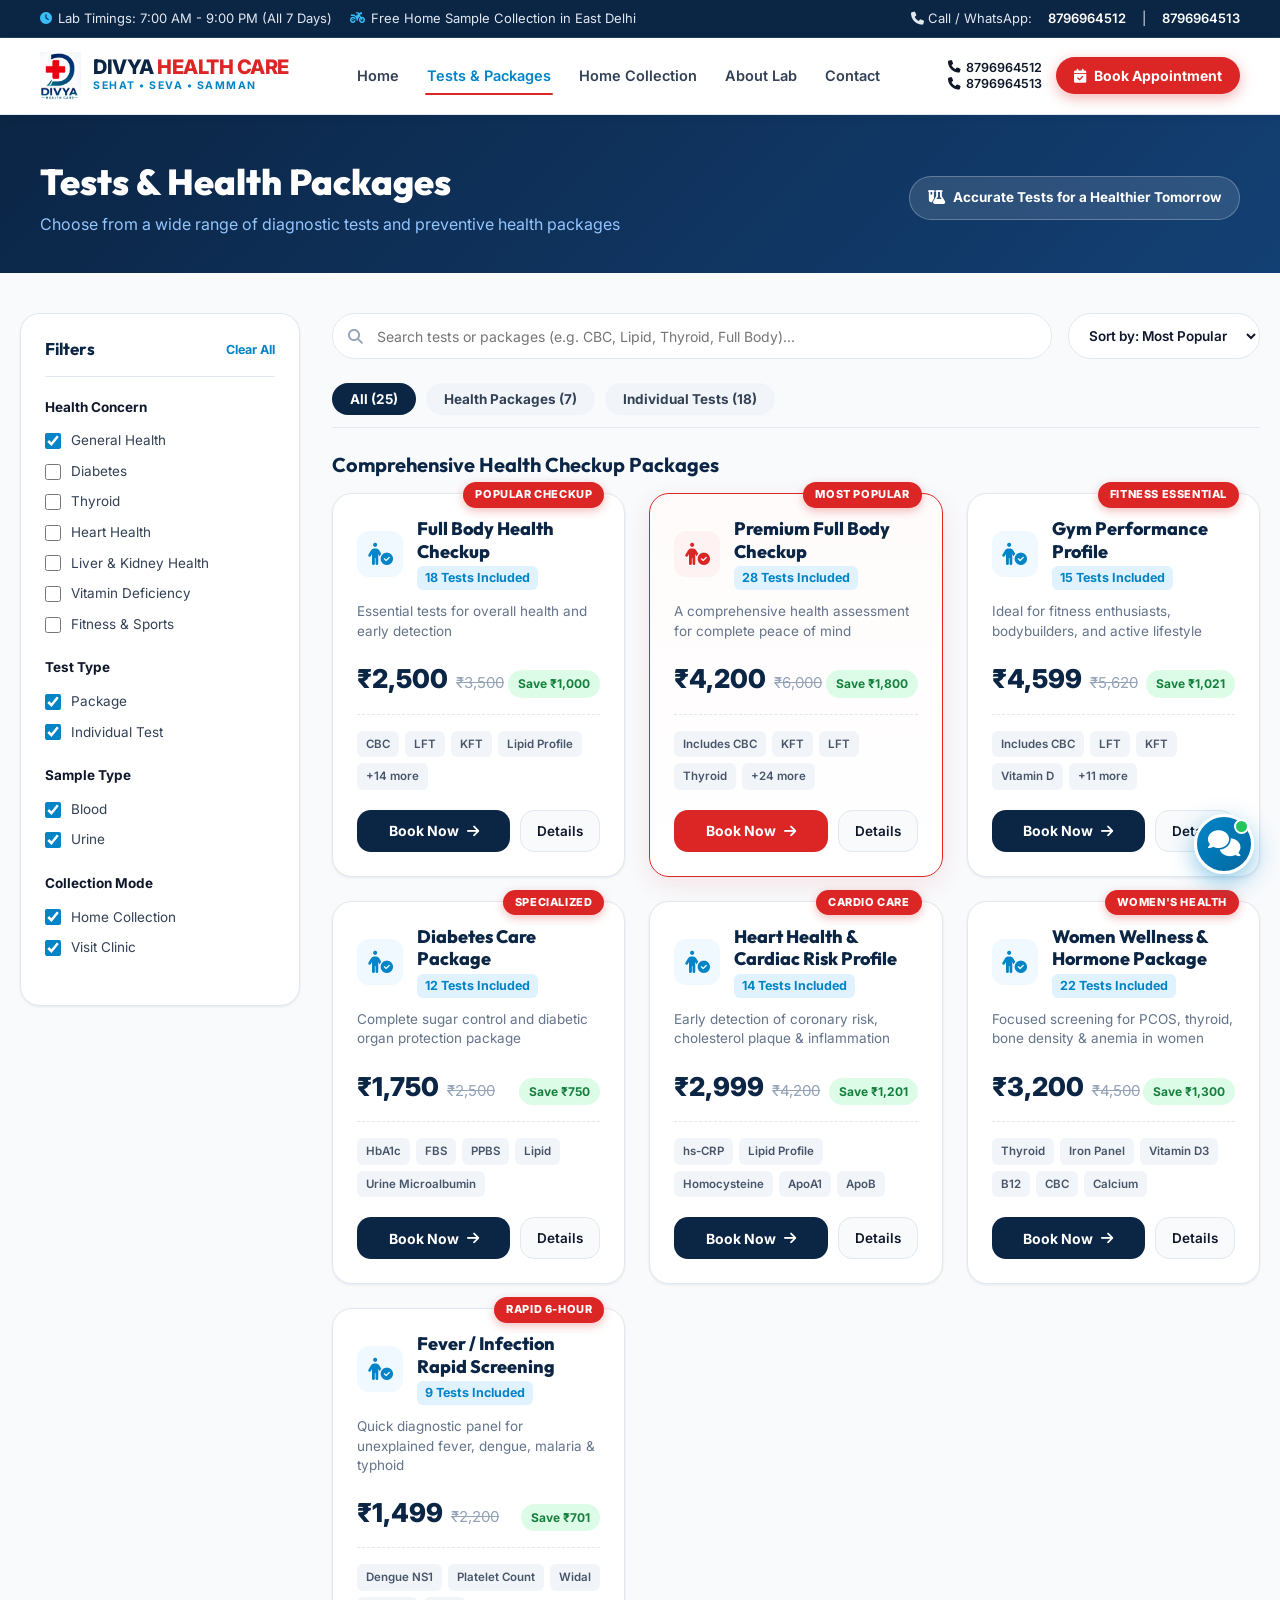
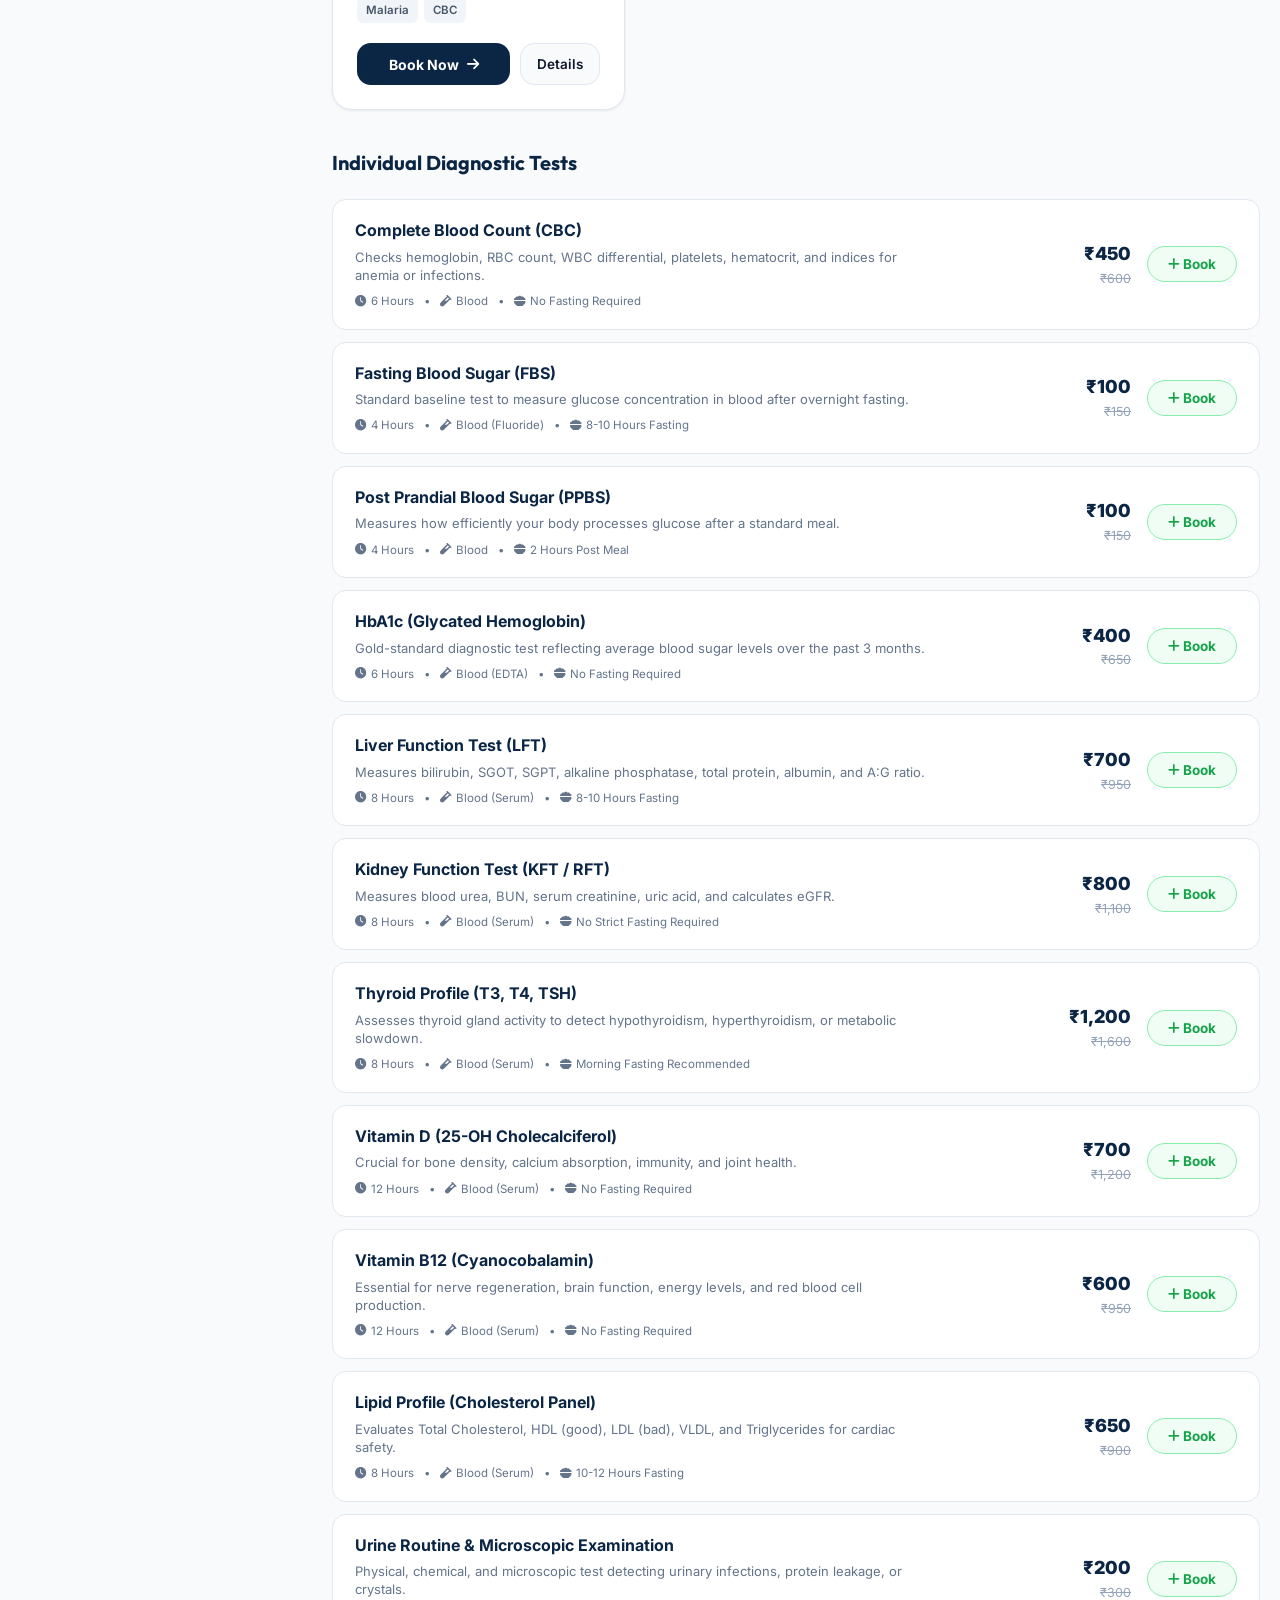
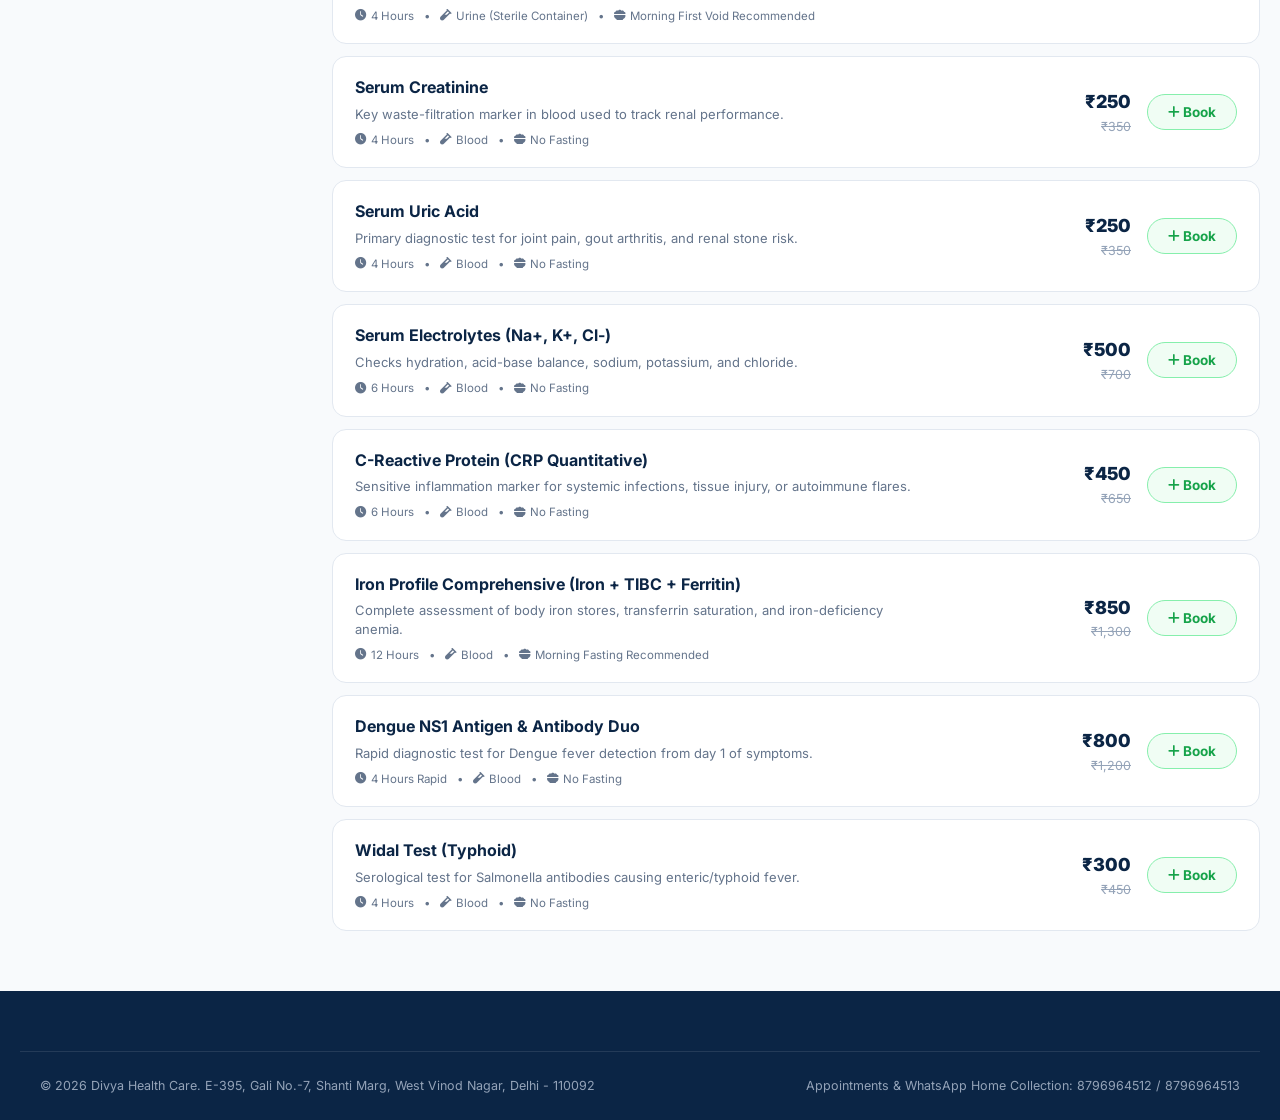
==== tests.html @ 68afab59 "Ankit: first demo" ====
<!DOCTYPE html>
<html lang="en">
<head>
  <meta charset="UTF-8">
  <meta name="viewport" content="width=device-width, initial-scale=1.0, maximum-scale=5.0">
  <meta http-equiv="X-UA-Compatible" content="ie=edge">
  
  <title>Tests & Health Packages | Divya Health Care West Vinod Nagar, Delhi</title>
  <meta name="description" content="Browse 32+ diagnostic blood tests and full body checkup packages at Divya Health Care, West Vinod Nagar, Delhi. CBC, Thyroid, HbA1c, LFT, KFT, Vitamin D, with Free Home Sample Collection.">
  <meta name="keywords" content="blood test list Delhi, full body checkup package price, CBC test cost West Vinod Nagar, Thyroid test cost Mandawali, HbA1c test price, Divya Health Care tests">
  
  <meta property="og:title" content="Tests & Health Packages Explorer | Divya Health Care">
  <meta property="og:description" content="Explore pathology tests and affordable full body packages with free doorstep collection in East Delhi.">
  <meta property="og:image" content="arrangement.jpg">

  <link rel="icon" type="image/png" href="logo.png">

  <!-- Google Fonts -->
  <link rel="preconnect" href="https://fonts.googleapis.com">
  <link rel="preconnect" href="https://fonts.gstatic.com" crossorigin>
  <link href="https://fonts.googleapis.com/css2?family=Inter:wght@400;500;600;700;800&family=Outfit:wght@500;600;700;800;900&display=swap" rel="stylesheet">
  <link rel="stylesheet" href="https://cdnjs.cloudflare.com/ajax/libs/font-awesome/6.5.1/css/all.min.css">

  <link rel="stylesheet" href="css/style.css">
  <link rel="stylesheet" href="css/responsive.css">

  <style>
    /* Explorer Page Specific Styles (Panel 2 Desktop & Mobile) */
    .explorer-hero {
      background: linear-gradient(135deg, #0b2545 0%, #134074 100%);
      color: #ffffff;
      padding: 44px 0 36px;
      position: relative;
      overflow: hidden;
    }

    .explorer-hero-inner {
      display: flex;
      justify-content: space-between;
      align-items: center;
      gap: 20px;
    }

    .explorer-hero-title h1 {
      color: #ffffff;
      font-size: 36px;
      font-weight: 850;
      margin-bottom: 8px;
    }

    .explorer-hero-title p {
      color: #93c5fd;
      font-size: 16px;
    }

    .explorer-hero-tag {
      background: rgba(255, 255, 255, 0.12);
      border: 1px solid rgba(255, 255, 255, 0.25);
      padding: 10px 18px;
      border-radius: var(--radius-full);
      font-size: 13.5px;
      font-weight: 700;
      color: #ffffff;
      display: flex;
      align-items: center;
      gap: 8px;
    }

    .explorer-layout {
      display: grid;
      grid-template-columns: 280px 1fr;
      gap: 32px;
      padding: 40px 0 60px;
    }

    /* Sidebar Filters */
    .filter-sidebar-card {
      background: #ffffff;
      border-radius: var(--radius-lg);
      border: 1px solid var(--border-light);
      padding: 24px;
      box-shadow: var(--shadow-sm);
      height: fit-content;
      position: sticky;
      top: 96px;
    }

    .filter-card-header {
      display: flex;
      align-items: center;
      justify-content: space-between;
      padding-bottom: 16px;
      margin-bottom: 20px;
      border-bottom: 1px solid var(--border-light);
    }

    .filter-card-header h3 {
      font-size: 17px;
      color: var(--primary-navy);
    }

    .btn-clear-filters {
      background: none;
      border: none;
      color: #0284c7;
      font-size: 12.5px;
      font-weight: 700;
      cursor: pointer;
    }

    .filter-group {
      margin-bottom: 22px;
    }

    .filter-group-title {
      font-size: 13.5px;
      font-weight: 700;
      color: var(--text-dark);
      margin-bottom: 12px;
      display: flex;
      align-items: center;
      justify-content: space-between;
    }

    .filter-checkbox-list {
      display: flex;
      flex-direction: column;
      gap: 9px;
    }

    .filter-checkbox-label {
      display: flex;
      align-items: center;
      gap: 10px;
      font-size: 13.5px;
      color: var(--text-body);
      cursor: pointer;
    }

    .filter-checkbox-label input {
      accent-color: #0284c7;
      width: 16px;
      height: 16px;
    }

    /* Main Area Controls */
    .explorer-controls-bar {
      display: flex;
      align-items: center;
      justify-content: space-between;
      gap: 16px;
      margin-bottom: 24px;
    }

    .explorer-search-wrap {
      flex-grow: 1;
      position: relative;
    }

    .explorer-search-wrap i {
      position: absolute;
      left: 16px;
      top: 50%;
      transform: translateY(-50%);
      color: #94a3b8;
    }

    .explorer-search-input {
      width: 100%;
      height: 46px;
      padding: 0 16px 0 44px;
      border-radius: var(--radius-full);
      border: 1.5px solid var(--border-light);
      font-size: 14px;
      outline: none;
      background: #ffffff;
    }

    .explorer-search-input:focus {
      border-color: #0284c7;
    }

    .explorer-sort-select {
      height: 46px;
      padding: 0 16px;
      border-radius: var(--radius-full);
      border: 1.5px solid var(--border-light);
      background: #ffffff;
      font-size: 13.5px;
      font-weight: 600;
      color: var(--text-dark);
      outline: none;
      cursor: pointer;
    }

    /* Tabs Bar */
    .explorer-type-tabs {
      display: flex;
      gap: 10px;
      margin-bottom: 24px;
      border-bottom: 1px solid var(--border-light);
      padding-bottom: 12px;
    }

    .type-tab-btn {
      background: #f1f5f9;
      color: var(--text-body);
      border: none;
      padding: 8px 18px;
      border-radius: var(--radius-full);
      font-size: 13.5px;
      font-weight: 700;
      cursor: pointer;
      transition: var(--trans-fast);
    }

    .type-tab-btn.active {
      background: var(--primary-navy);
      color: #ffffff;
    }

    /* Test Rows List */
    .individual-tests-list {
      display: flex;
      flex-direction: column;
      gap: 12px;
      margin-top: 24px;
    }

    .individual-test-card {
      background: #ffffff;
      border-radius: var(--radius-md);
      border: 1.5px solid var(--border-light);
      padding: 18px 22px;
      display: flex;
      align-items: center;
      justify-content: space-between;
      gap: 20px;
      transition: var(--trans-fast);
    }

    .individual-test-card:hover {
      border-color: #93c5fd;
      box-shadow: var(--shadow-sm);
    }

    .test-card-left {
      display: flex;
      flex-direction: column;
      gap: 4px;
      max-width: 65%;
    }

    .test-card-name {
      font-size: 16px;
      font-weight: 700;
      color: var(--primary-navy);
    }

    .test-card-desc {
      font-size: 13px;
      color: var(--text-muted);
      line-height: 1.4;
    }

    .test-card-badges {
      display: flex;
      align-items: center;
      gap: 10px;
      font-size: 11.5px;
      color: #64748b;
      margin-top: 4px;
    }

    .test-card-badges span {
      display: inline-flex;
      align-items: center;
      gap: 4px;
    }

    .test-card-right {
      display: flex;
      align-items: center;
      gap: 16px;
    }

    .test-card-price-box {
      text-align: right;
    }

    .test-card-price {
      font-size: 18px;
      font-weight: 850;
      color: var(--primary-navy);
    }

    .test-card-orig-price {
      font-size: 12.5px;
      color: #94a3b8;
      text-decoration: line-through;
    }

    .btn-add-test {
      background: #f0fdf4;
      color: #16a34a;
      border: 1.5px solid #86efac;
      padding: 9px 20px;
      border-radius: var(--radius-full);
      font-size: 13.5px;
      font-weight: 700;
      cursor: pointer;
      transition: var(--trans-fast);
    }

    .btn-add-test:hover {
      background: #16a34a;
      color: #ffffff;
    }

    @media (max-width: 900px) {
      .explorer-layout {
        grid-template-columns: 1fr;
      }
      .filter-sidebar-card {
        display: none; /* Can be toggled or filtered via tabs */
      }
      .explorer-hero-title h1 {
        font-size: 26px;
      }
      .explorer-hero-tag {
        display: none;
      }
      .individual-test-card {
        flex-direction: column;
        align-items: flex-start;
      }
      .test-card-left {
        max-width: 100%;
      }
      .test-card-right {
        width: 100%;
        justify-content: space-between;
        margin-top: 10px;
      }
    }
  </style>
</head>
<body>

  <!-- Top Announcement Bar -->
  <div class="top-announcement-bar">
    <div class="container top-bar-inner">
      <div class="top-bar-left">
        <span class="top-bar-item"><i class="fa-solid fa-clock"></i> Lab Timings: 7:00 AM - 9:00 PM (All 7 Days)</span>
        <span class="top-bar-item"><i class="fa-solid fa-motorcycle"></i> Free Home Sample Collection in East Delhi</span>
      </div>
      <div class="top-bar-right">
        <span><i class="fa-solid fa-phone"></i> Call / WhatsApp:</span>
        <a href="tel:+918796964512" class="top-phone-link">8796964512</a>
        <span>|</span>
        <a href="tel:+918796964513" class="top-phone-link">8796964513</a>
      </div>
    </div>
  </div>

  <!-- Header -->
  <header class="site-header">
    <div class="container header-inner">
      <a href="index.html" class="brand-logo-wrap" title="Divya Health Care Home">
        <img src="logo.png" alt="Divya Health Care Logo" class="brand-logo-img">
        <div class="brand-text-block">
          <span class="brand-main-title">DIVYA <span class="highlight-red">HEALTH CARE</span></span>
          <span class="brand-motto">SEHAT • SEVA • SAMMAN</span>
        </div>
      </a>

      <nav class="desktop-nav-menu">
        <a href="index.html" class="nav-link">Home</a>
        <a href="tests.html" class="nav-link active">Tests & Packages</a>
        <a href="index.html#home-collection" class="nav-link">Home Collection</a>
        <a href="index.html#why-us" class="nav-link">About Lab</a>
        <a href="index.html#location" class="nav-link">Contact</a>
      </nav>

      <div class="header-right-actions">
        <div class="header-contact-phones">
          <a href="tel:+918796964512"><i class="fa-solid fa-phone text-accent"></i> 8796964512</a>
          <a href="tel:+918796964513"><i class="fa-solid fa-phone text-accent"></i> 8796964513</a>
        </div>
        <button type="button" class="btn-header-book" data-book-test="Full Body Health Checkup">
          <i class="fa-solid fa-calendar-check"></i>
          <span>Book Appointment</span>
        </button>
        <button type="button" class="mobile-menu-toggle-btn" id="mobileMenuToggle" aria-label="Open Menu">
          <i class="fa-solid fa-bars"></i>
        </button>
      </div>
    </div>
  </header>

  <!-- Explorer Hero Banner (Panel 2) -->
  <section class="explorer-hero">
    <div class="container explorer-hero-inner">
      <div class="explorer-hero-title">
        <h1>Tests & Health Packages</h1>
        <p>Choose from a wide range of diagnostic tests and preventive health packages</p>
      </div>
      <div class="explorer-hero-tag">
        <i class="fa-solid fa-flask-vial"></i>
        <span>Accurate Tests for a Healthier Tomorrow</span>
      </div>
    </div>
  </section>

  <!-- Main Explorer Layout -->
  <section class="container explorer-layout">
    <!-- Sidebar Filters (Desktop Panel 2) -->
    <aside class="filter-sidebar-card">
      <div class="filter-card-header">
        <h3>Filters</h3>
        <button type="button" class="btn-clear-filters" id="btnClearFilters">Clear All</button>
      </div>

      <!-- Health Concern -->
      <div class="filter-group">
        <div class="filter-group-title">Health Concern</div>
        <div class="filter-checkbox-list">
          <label class="filter-checkbox-label">
            <input type="checkbox" name="healthConcern" value="full-body" checked> General Health
          </label>
          <label class="filter-checkbox-label">
            <input type="checkbox" name="healthConcern" value="diabetes"> Diabetes
          </label>
          <label class="filter-checkbox-label">
            <input type="checkbox" name="healthConcern" value="thyroid"> Thyroid
          </label>
          <label class="filter-checkbox-label">
            <input type="checkbox" name="healthConcern" value="heart"> Heart Health
          </label>
          <label class="filter-checkbox-label">
            <input type="checkbox" name="healthConcern" value="liver-kidney"> Liver & Kidney Health
          </label>
          <label class="filter-checkbox-label">
            <input type="checkbox" name="healthConcern" value="vitamins"> Vitamin Deficiency
          </label>
          <label class="filter-checkbox-label">
            <input type="checkbox" name="healthConcern" value="fitness"> Fitness & Sports
          </label>
        </div>
      </div>

      <!-- Test Type -->
      <div class="filter-group">
        <div class="filter-group-title">Test Type</div>
        <div class="filter-checkbox-list">
          <label class="filter-checkbox-label">
            <input type="checkbox" name="testTypeFilter" value="package" checked> Package
          </label>
          <label class="filter-checkbox-label">
            <input type="checkbox" name="testTypeFilter" value="individual" checked> Individual Test
          </label>
        </div>
      </div>

      <!-- Sample Type -->
      <div class="filter-group">
        <div class="filter-group-title">Sample Type</div>
        <div class="filter-checkbox-list">
          <label class="filter-checkbox-label">
            <input type="checkbox" name="sampleTypeFilter" value="Blood" checked> Blood
          </label>
          <label class="filter-checkbox-label">
            <input type="checkbox" name="sampleTypeFilter" value="Urine" checked> Urine
          </label>
        </div>
      </div>

      <!-- Collection Mode -->
      <div class="filter-group">
        <div class="filter-group-title">Collection Mode</div>
        <div class="filter-checkbox-list">
          <label class="filter-checkbox-label">
            <input type="checkbox" name="collectionMode" value="home" checked> Home Collection
          </label>
          <label class="filter-checkbox-label">
            <input type="checkbox" name="collectionMode" value="clinic" checked> Visit Clinic
          </label>
        </div>
      </div>
    </aside>

    <!-- Main Tests Content -->
    <main class="explorer-main-content">
      <!-- Search and Sort Controls -->
      <div class="explorer-controls-bar">
        <div class="explorer-search-wrap">
          <i class="fa-solid fa-magnifying-glass"></i>
          <input type="text" id="explorerSearchInput" class="explorer-search-input" placeholder="Search tests or packages (e.g. CBC, Lipid, Thyroid, Full Body)...">
        </div>
        <select id="explorerSortSelect" class="explorer-sort-select">
          <option value="popular">Sort by: Most Popular</option>
          <option value="price-asc">Price: Low to High</option>
          <option value="price-desc">Price: High to Low</option>
        </select>
      </div>

      <!-- Type Tabs -->
      <div class="explorer-type-tabs">
        <button type="button" class="type-tab-btn active" data-tab-type="all">All (<span id="countAll">32</span>)</button>
        <button type="button" class="type-tab-btn" data-tab-type="packages">Health Packages (<span id="countPackages">8</span>)</button>
        <button type="button" class="type-tab-btn" data-tab-type="tests">Individual Tests (<span id="countTests">24</span>)</button>
      </div>

      <!-- Section: Packages Grid -->
      <div id="explorerPackagesSection">
        <h3 style="font-size: 20px; color: var(--primary-navy); margin-bottom: 16px;">Comprehensive Health Checkup Packages</h3>
        <div class="packages-grid" id="explorerPackagesGrid"></div>
      </div>

      <!-- Section: Individual Tests List -->
      <div id="explorerIndividualTestsSection" style="margin-top: 40px;">
        <h3 style="font-size: 20px; color: var(--primary-navy); margin-bottom: 16px;">Individual Diagnostic Tests</h3>
        <div class="individual-tests-list" id="explorerTestsList"></div>
      </div>
    </main>
  </section>

  <!-- Package Detail Modal -->
  <div class="modal-backdrop" id="packageDetailModal">
    <div class="pkg-detail-modal-card">
      <div class="pkg-modal-header">
        <h3 id="pkgModalTitle">Full Body Health Checkup</h3>
        <button type="button" class="btn-close-modal close-pkg-modal"><i class="fa-solid fa-xmark"></i></button>
      </div>

      <div class="pkg-modal-body">
        <div class="pkg-modal-hero-split">
          <div class="pkg-modal-img-wrap">
            <img id="pkgModalImage" src="Taking test2.jpg" alt="Health Package">
          </div>
          <div class="pkg-modal-hero-details">
            <div class="pkg-modal-stat-tags">
              <span class="stat-tag tag-tests" id="pkgModalTestCount">18 Tests Included</span>
              <span class="stat-tag tag-booked">Most Booked</span>
            </div>
            <div class="modal-price-box">
              <span class="price-current" id="pkgModalPrice">₹2,500</span>
              <span class="price-orig" id="pkgModalOriginalPrice">₹3,500</span>
              <span class="price-save" id="pkgModalDiscount">Save ₹1,000</span>
            </div>
            <p style="font-size: 13px; color: #64748b;">Includes free home sample collection across East Delhi & certified reports.</p>
          </div>
        </div>

        <div class="modal-nav-tabs">
          <button type="button" class="modal-tab-btn" data-tab="about">About</button>
          <button type="button" class="modal-tab-btn active" data-tab="tests">Tests Included</button>
          <button type="button" class="modal-tab-btn" data-tab="prep">Preparation</button>
          <button type="button" class="modal-tab-btn" data-tab="sample">Sample Type</button>
        </div>

        <div class="tab-content-panel" id="tab-about"></div>
        <div class="tab-content-panel active" id="tab-tests"></div>
        <div class="tab-content-panel" id="tab-prep"></div>
        <div class="tab-content-panel" id="tab-sample"></div>
      </div>

      <div class="pkg-modal-footer">
        <button type="button" class="btn-modal-ask-doc" id="btnPkgModalAskDoc">
          <i class="fa-brands fa-whatsapp" style="color:#25D366;"></i>
          <span>Ask a Doctor</span>
        </button>
        <button type="button" class="btn-modal-book-plan" id="btnPkgModalBook">
          <span>Book This Plan</span>
          <i class="fa-solid fa-arrow-right"></i>
        </button>
      </div>
    </div>
  </div>

  <!-- Booking Wizard Modal -->
  <div class="modal-backdrop" id="bookingModal">
    <div class="booking-modal-card">
      <div class="booking-modal-topbar">
        <h3 id="bookingModalHeaderTitle">Book Appointment</h3>
        <button type="button" class="btn-close-modal close-modal-btn"><i class="fa-solid fa-xmark"></i></button>
      </div>

      <div class="booking-step-indicator">
        <div class="step-item active" data-step="1">
          <div class="step-circle">1</div>
          <span class="step-title">Test</span>
        </div>
        <div class="step-item" data-step="2">
          <div class="step-circle">2</div>
          <span class="step-title">Date & Time</span>
        </div>
        <div class="step-item" data-step="3">
          <div class="step-circle">3</div>
          <span class="step-title">Details</span>
        </div>
        <div class="step-item" data-step="4">
          <div class="step-circle">4</div>
          <span class="step-title">Confirm</span>
        </div>
      </div>

      <div class="booking-wizard-body">
        <div class="booking-step-panel active" id="bookingStep1">
          <div class="selected-test-summary-card">
            <div class="selected-test-title-row">
              <h4 id="modalTestName">Full Body Health Checkup</h4>
              <span class="package-test-count" id="modalTestCount">18 Tests Included</span>
            </div>
            <div class="selected-test-price-row">
              <span class="modal-test-price" id="modalTestPrice">₹2,500</span>
              <span class="modal-test-original" id="modalTestOriginalPrice">₹3,500</span>
              <span class="modal-test-save" id="modalTestSave">Save ₹1,000</span>
            </div>
          </div>

          <div class="change-test-field-wrap">
            <label for="testSelectDropdown">Change Test / Package:</label>
            <select id="testSelectDropdown" class="styled-select"></select>
          </div>

          <div class="step-label-title">Choose Collection Type</div>
          <div class="collection-options-grid">
            <div class="collection-opt-card selected" id="optHomeCollection">
              <div class="col-icon-box"><i class="fa-solid fa-motorcycle"></i></div>
              <div class="col-text-box">
                <h5>Home Collection</h5>
                <p>We collect samples safely from your home</p>
              </div>
            </div>
            <div class="collection-opt-card" id="optClinicVisit">
              <div class="col-icon-box"><i class="fa-solid fa-hospital"></i></div>
              <div class="col-text-box">
                <h5>Visit Clinic</h5>
                <p>Visit our diagnostic centre in West Vinod Nagar</p>
              </div>
            </div>
          </div>

          <button type="button" class="btn-wizard-next" id="btnStep1Next">
            Continue to Date & Time <i class="fa-solid fa-arrow-right"></i>
          </button>
        </div>

        <div class="booking-step-panel" id="bookingStep2">
          <div class="step-label-title">Select Date</div>
          <div class="date-selector-row" id="dateSelectorContainer"></div>

          <div class="step-label-title">Select Time Slot</div>
          <div class="time-slots-grid" id="timeSlotsContainer"></div>

          <div class="wizard-nav-dual-btns">
            <button type="button" class="btn-wizard-back" id="btnStep2Back">Back</button>
            <button type="button" class="btn-wizard-continue" id="btnStep2Next">
              Continue to Details <i class="fa-solid fa-arrow-right"></i>
            </button>
          </div>
        </div>

        <div class="booking-step-panel" id="bookingStep3">
          <form id="bookingDetailsForm">
            <div class="step-label-title">Your Details</div>
            <div class="booking-form-stack">
              <div class="form-field-group">
                <label for="patientName">Full Name *</label>
                <input type="text" id="patientName" placeholder="Enter patient name" required>
              </div>

              <div class="form-field-group">
                <label for="patientPhone">WhatsApp Mobile Number *</label>
                <input type="tel" id="patientPhone" placeholder="10-digit mobile (e.g. 8796964512)" required pattern="[0-9]{10}">
              </div>

              <div class="form-field-group" id="stepAddressContainer">
                <label for="patientAddress">Collection Address (Home / Office) *</label>
                <textarea id="patientAddress" placeholder="Enter house no, gali no, landmark" rows="2"></textarea>
                <button type="button" class="location-auto-helper" id="btnFillDefaultLocation">
                  <i class="fa-solid fa-crosshairs"></i> Quick Auto-fill West Vinod Nagar
                </button>
              </div>

              <div class="form-field-group">
                <label for="patientNotes">Any Note / Special Instructions (Optional)</label>
                <input type="text" id="patientNotes" placeholder="e.g. Need fasting test at 7:30 AM">
              </div>

              <div class="consent-checkbox-row">
                <input type="checkbox" id="patientConsent" checked required>
                <label for="patientConsent">I agree to be contacted on WhatsApp for appointment confirmation & digital report delivery.</label>
              </div>
            </div>

            <div class="wizard-nav-dual-btns">
              <button type="button" class="btn-wizard-back" id="btnStep3Back">Back</button>
              <button type="submit" class="btn-confirm-wa-submit">
                <i class="fa-brands fa-whatsapp"></i> Confirm on WhatsApp
              </button>
            </div>
          </form>
        </div>

        <div class="booking-step-panel" id="bookingStep4">
          <div class="confirmation-content-box">
            <div class="success-check-circle">
              <i class="fa-solid fa-check"></i>
            </div>
            <h4>Booking Confirmed!</h4>
            <p>Your appointment request has been prepared for WhatsApp communication with Divya Health Care.</p>

            <div class="whatsapp-chat-preview-card">
              <div class="whatsapp-chat-bubble">
                <div id="whatsappMessagePreview"></div>
                <span class="whatsapp-bubble-time">Just now ✓✓</span>
              </div>
            </div>

            <button type="button" class="btn-open-wa-final" id="btnSendOnWhatsApp">
              <i class="fa-brands fa-whatsapp"></i>
              <span>View & Send on WhatsApp</span>
            </button>
          </div>
        </div>
      </div>
    </div>
  </div>

  <!-- Mobile Bottom Bar -->
  <div class="mobile-bottom-bar">
    <div class="mobile-bottom-bar-inner">
      <button type="button" class="btn-mobile-bar-book" data-book-test="Full Body Health Checkup">
        <i class="fa-solid fa-calendar-check"></i>
        <span>Book a Test</span>
      </button>
      <button type="button" class="btn-mobile-bar-wa" data-whatsapp-chat="Home Collection">
        <i class="fa-brands fa-whatsapp"></i>
        <span>WhatsApp</span>
      </button>
    </div>
  </div>

  <!-- LIVE ASSISTANCE WIDGET (Bottom Right) -->
  <div class="live-assistant-wrapper">
    <div class="assistant-greeting-bubble" id="assistantGreetingBubble">
      <button type="button" class="close-prompt-btn" id="closePromptBubble" aria-label="Close message">×</button>
      <p>👋 Need help finding a test or booking home sample collection in West Vinod Nagar?</p>
    </div>

    <button type="button" class="live-assistant-trigger" id="liveAssistantToggle" aria-label="Open Live Lab Assistant">
      <span class="assistant-online-ping"></span>
      <i class="fa-solid fa-comments assistant-open-icon"></i>
      <i class="fa-solid fa-xmark assistant-close-icon"></i>
    </button>

    <div class="live-assistant-drawer" id="liveAssistantDrawer">
      <div class="asst-drawer-header">
        <div class="asst-header-left">
          <div class="asst-header-avatar">
            <i class="fa-solid fa-user-doctor"></i>
          </div>
          <div class="asst-header-meta">
            <h4>Divya Health Assistant</h4>
            <span><i class="fa-solid fa-circle" style="font-size: 7px;"></i> Online • Typical reply in 2 mins</span>
          </div>
        </div>
        <button type="button" class="asst-close-btn" id="closeAssistantBtn"><i class="fa-solid fa-xmark"></i></button>
      </div>

      <div class="asst-drawer-body">
        <div class="asst-chat-bubble-system">
          Hello! Looking for a specific test or package? Our lab team is here to assist.
        </div>

        <div class="asst-quick-actions-box">
          <button type="button" class="asst-quick-action-btn" data-action="book-home">
            <i class="fa-solid fa-motorcycle"></i>
            <span>Book Home Sample Collection</span>
          </button>
          <button type="button" class="asst-quick-action-btn" data-action="upload-rx">
            <i class="fa-solid fa-camera"></i>
            <span>Send Prescription on WhatsApp</span>
          </button>
          <button type="button" class="asst-quick-action-btn" data-action="fasting-advice">
            <i class="fa-solid fa-circle-info"></i>
            <span>Fasting & Preparation Query</span>
          </button>
          <button type="button" class="asst-quick-action-btn btn-wa-action" data-action="whatsapp-direct">
            <i class="fa-brands fa-whatsapp"></i>
            <span>Direct WhatsApp Chat</span>
          </button>
        </div>
      </div>

      <div class="asst-drawer-footer">
        <i class="fa-solid fa-shield-check" style="color: #16a34a;"></i> NABL Associated Lab • West Vinod Nagar, Delhi
      </div>
    </div>
  </div>

  <!-- REAL-TIME ACTIVITY TOASTER -->
  <div class="live-activity-toaster" id="liveActivityToaster">
    <div class="toast-icon"><i class="fa-solid fa-motorcycle"></i></div>
    <div class="toast-content">
      <div class="toast-header-line">
        <span class="toast-title">Live Activity</span>
        <span class="toast-time">Just now</span>
      </div>
      <p class="toast-text">Sample collection booked in Mandawali</p>
    </div>
    <button type="button" class="toast-close-btn" aria-label="Close notification"><i class="fa-solid fa-xmark"></i></button>
  </div>

  <!-- Mobile Drawer Menu -->
  <div class="mobile-nav-drawer" id="mobileNavDrawer">
    <div class="mobile-drawer-content">
      <div class="mobile-drawer-header">
        <div class="brand-text-block">
          <span class="brand-main-title" style="font-size: 17px;">DIVYA <span class="highlight-red">HEALTH</span></span>
          <span class="brand-motto" style="font-size: 9px;">SEHAT • SEVA • SAMMAN</span>
        </div>
        <button type="button" class="btn-close-modal" id="closeMobileDrawer"><i class="fa-solid fa-xmark"></i></button>
      </div>

      <ul class="mobile-drawer-links">
        <li><a href="index.html"><i class="fa-solid fa-house"></i> Home</a></li>
        <li><a href="tests.html"><i class="fa-solid fa-vial-virus"></i> Tests & Packages</a></li>
        <li><a href="index.html#home-collection"><i class="fa-solid fa-motorcycle"></i> Home Collection</a></li>
        <li><a href="index.html#why-us"><i class="fa-solid fa-microscope"></i> About Laboratory</a></li>
        <li><a href="index.html#location"><i class="fa-solid fa-location-dot"></i> Clinic Location</a></li>
      </ul>
    </div>
  </div>

  <!-- Footer -->
  <footer class="site-footer">
    <div class="container footer-bottom-bar">
      <p>© 2026 Divya Health Care. E-395, Gali No.-7, Shanti Marg, West Vinod Nagar, Delhi - 110092</p>
      <p>Appointments & WhatsApp Home Collection: 8796964512 / 8796964513</p>
    </div>
  </footer>

  <!-- Scripts -->
  <script src="js/tests-data.js"></script>
  <script src="js/booking.js"></script>
  <script src="js/app.js"></script>
  <script>
    // Explorer Page Logic
    document.addEventListener('DOMContentLoaded', () => {
      renderExplorerPage();
    });

    function renderExplorerPage() {
      const packagesGrid = document.getElementById('explorerPackagesGrid');
      const testsList = document.getElementById('explorerTestsList');
      const searchInput = document.getElementById('explorerSearchInput');
      const sortSelect = document.getElementById('explorerSortSelect');
      const typeTabs = document.querySelectorAll('.type-tab-btn');

      let currentTypeTab = 'all';

      // Check URL query parameters (e.g. ?category=diabetes or ?search=CBC)
      const urlParams = new URLSearchParams(window.location.search);
      const urlCategory = urlParams.get('category');
      const urlSearch = urlParams.get('search');
      if (urlSearch) {
        searchInput.value = urlSearch;
      }

      function updateExplorer() {
        const query = searchInput.value.trim().toLowerCase();
        const sortMode = sortSelect.value;

        // Filter packages
        let packages = [...window.diagnosticData.packages];
        let tests = [...window.diagnosticData.individualTests];

        if (urlCategory && urlCategory !== 'all') {
          packages = packages.filter(p => p.category === urlCategory);
          tests = tests.filter(t => t.category === urlCategory);
        }

        if (query) {
          packages = packages.filter(p => p.name.toLowerCase().includes(query) || (p.featuredTags && p.featuredTags.some(t => t.toLowerCase().includes(query))));
          tests = tests.filter(t => t.name.toLowerCase().includes(query) || (t.description && t.description.toLowerCase().includes(query)));
        }

        // Sorting
        if (sortMode === 'price-asc') {
          packages.sort((a, b) => a.price - b.price);
          tests.sort((a, b) => a.price - b.price);
        } else if (sortMode === 'price-desc') {
          packages.sort((a, b) => b.price - a.price);
          tests.sort((a, b) => b.price - a.price);
        }

        // Counts
        document.getElementById('countPackages').textContent = packages.length;
        document.getElementById('countTests').textContent = tests.length;
        document.getElementById('countAll').textContent = packages.length + tests.length;

        // Render Packages
        const packagesSection = document.getElementById('explorerPackagesSection');
        if (currentTypeTab === 'tests' || packages.length === 0) {
          packagesSection.style.display = 'none';
        } else {
          packagesSection.style.display = 'block';
          packagesGrid.innerHTML = packages.map(pkg => `
            <div class="package-card ${pkg.badge === 'Most Popular' ? 'featured' : ''}">
              ${pkg.badge ? `<div class="package-badge">${pkg.badge}</div>` : ''}
              <div class="package-card-header">
                <div class="pkg-icon-wrap">
                  <i class="fa-solid fa-person-circle-check"></i>
                </div>
                <div class="pkg-header-text">
                  <h3 class="package-title">${pkg.name}</h3>
                  <span class="package-test-count">${pkg.testCount} Tests Included</span>
                </div>
              </div>
              <p class="package-description">${pkg.tagline}</p>
              <div class="package-pricing">
                <div class="pricing-wrap">
                  <span class="current-price">₹${pkg.price.toLocaleString('en-IN')}</span>
                  <span class="original-price">₹${pkg.originalPrice.toLocaleString('en-IN')}</span>
                </div>
                <span class="save-badge">Save ₹${pkg.discount.toLocaleString('en-IN')}</span>
              </div>
              <div class="package-tags-wrap">
                ${pkg.featuredTags.map(t => `<span class="pkg-tag">${t}</span>`).join('')}
              </div>
              <div class="package-footer-actions">
                <button type="button" class="btn-primary-book" data-book-test="${pkg.id}">
                  <span>Book Now</span>
                  <i class="fa-solid fa-arrow-right"></i>
                </button>
                <button type="button" class="btn-outline-details" onclick="openPackageDetailModal('${pkg.id}')">
                  Details
                </button>
              </div>
            </div>
          `).join('');
        }

        // Render Tests
        const testsSection = document.getElementById('explorerIndividualTestsSection');
        if (currentTypeTab === 'packages' || tests.length === 0) {
          testsSection.style.display = 'none';
        } else {
          testsSection.style.display = 'block';
          testsList.innerHTML = tests.map(test => `
            <div class="individual-test-card">
              <div class="test-card-left">
                <div class="test-card-name">${test.name}</div>
                <div class="test-card-desc">${test.description}</div>
                <div class="test-card-badges">
                  <span><i class="fa-solid fa-clock"></i> ${test.reportTime}</span>
                  <span>•</span>
                  <span><i class="fa-solid fa-vial"></i> ${test.sampleType}</span>
                  <span>•</span>
                  <span><i class="fa-solid fa-bowl-food"></i> ${test.fastingRequired}</span>
                </div>
              </div>
              <div class="test-card-right">
                <div class="test-card-price-box">
                  <div class="test-card-price">₹${test.price.toLocaleString('en-IN')}</div>
                  <div class="test-card-orig-price">₹${test.originalPrice.toLocaleString('en-IN')}</div>
                </div>
                <button type="button" class="btn-add-test" data-book-test="${test.id}">
                  <i class="fa-solid fa-plus"></i> Book
                </button>
              </div>
            </div>
          `).join('');
        }
      }

      // Event listeners
      searchInput.addEventListener('input', updateExplorer);
      sortSelect.addEventListener('change', updateExplorer);

      typeTabs.forEach(btn => {
        btn.addEventListener('click', () => {
          typeTabs.forEach(b => b.classList.remove('active'));
          btn.classList.add('active');
          currentTypeTab = btn.getAttribute('data-tab-type');
          updateExplorer();
        });
      });

      // Clear filters
      const clearBtn = document.getElementById('btnClearFilters');
      if (clearBtn) {
        clearBtn.addEventListener('click', () => {
          searchInput.value = '';
          document.querySelectorAll('.filter-sidebar-card input[type="checkbox"]').forEach(cb => cb.checked = true);
          updateExplorer();
        });
      }

      updateExplorer();
    }
  </script>
</body>
</html>
---- css/style.css ----
/* ==========================================================================
   DIVYA HEALTH CARE - MODERN DIAGNOSTIC LAB DESIGN SYSTEM
   Sehat • Seva • Samman | Quality Diagnostics. Made Simple.
   ========================================================================== */

:root {
  /* Brand Color Palette */
  --primary-navy: #0b2545;
  --primary-blue: #134074;
  --primary-accent: #0284c7;
  --accent-light: #e0f2fe;
  --brand-red: #dc2626;
  --brand-red-hover: #b91c1c;
  --brand-red-light: #fee2e2;
  --whatsapp-green: #25D366;
  --whatsapp-dark: #128C7E;
  --whatsapp-light: #dcf8c6;
  
  /* Neutral Palette */
  --text-dark: #0f172a;
  --text-body: #334155;
  --text-muted: #64748b;
  --bg-page: #f8fafc;
  --bg-card: #ffffff;
  --border-light: #e2e8f0;
  --border-hover: #cbd5e1;

  /* Elevation & Shadows */
  --shadow-sm: 0 1px 3px rgba(15, 23, 42, 0.08);
  --shadow-md: 0 4px 14px rgba(15, 23, 42, 0.08);
  --shadow-lg: 0 10px 25px -5px rgba(15, 23, 42, 0.1), 0 8px 10px -6px rgba(15, 23, 42, 0.05);
  --shadow-xl: 0 20px 35px -5px rgba(15, 23, 42, 0.15);
  
  /* Geometry */
  --radius-sm: 8px;
  --radius-md: 14px;
  --radius-lg: 20px;
  --radius-xl: 28px;
  --radius-full: 9999px;
  
  /* Transitions */
  --trans-fast: 0.2s cubic-bezier(0.4, 0, 0.2, 1);
  --trans-smooth: 0.3s cubic-bezier(0.16, 1, 0.3, 1);
}

/* Reset & Base Styles */
*, *::before, *::after {
  box-sizing: border-box;
  margin: 0;
  padding: 0;
}

html {
  font-family: 'Inter', system-ui, -apple-system, BlinkMacSystemFont, 'Segoe UI', Roboto, sans-serif;
  scroll-behavior: smooth;
  -webkit-text-size-adjust: 100%;
  color: var(--text-body);
  background-color: var(--bg-page);
}

body {
  font-size: 15px;
  line-height: 1.6;
  overflow-x: hidden;
}

h1, h2, h3, h4, h5, h6 {
  font-family: 'Outfit', 'Inter', sans-serif;
  color: var(--text-dark);
  line-height: 1.25;
  font-weight: 700;
}

a {
  color: inherit;
  text-decoration: none;
  transition: var(--trans-fast);
}

button, input, select, textarea {
  font-family: inherit;
  font-size: inherit;
}

img {
  max-width: 100%;
  height: auto;
  display: block;
}

.container {
  width: 100%;
  max-width: 1240px;
  margin-left: auto;
  margin-right: auto;
  padding-left: 20px;
  padding-right: 20px;
}

/* ==========================================================================
   TOP ANNOUNCEMENT BAR
   ========================================================================== */
.top-announcement-bar {
  background: var(--primary-navy);
  color: #e2e8f0;
  font-size: 13px;
  padding: 8px 0;
  border-bottom: 1px solid rgba(255, 255, 255, 0.1);
}

.top-bar-inner {
  display: flex;
  justify-content: space-between;
  align-items: center;
}

.top-bar-left {
  display: flex;
  align-items: center;
  gap: 18px;
}

.top-bar-item {
  display: flex;
  align-items: center;
  gap: 6px;
}

.top-bar-item i {
  color: #38bdf8;
  font-size: 12px;
}

.top-bar-right {
  display: flex;
  align-items: center;
  gap: 16px;
}

.top-phone-link {
  display: inline-flex;
  align-items: center;
  gap: 6px;
  color: #ffffff;
  font-weight: 600;
  transition: var(--trans-fast);
}

.top-phone-link:hover {
  color: #38bdf8;
}

/* ==========================================================================
   HEADER & MAIN NAVIGATION
   ========================================================================== */
.site-header {
  position: sticky;
  top: 0;
  z-index: 99;
  background: rgba(255, 255, 255, 0.96);
  backdrop-filter: blur(12px);
  -webkit-backdrop-filter: blur(12px);
  border-bottom: 1px solid var(--border-light);
  box-shadow: 0 2px 10px rgba(0, 0, 0, 0.03);
}

.header-inner {
  display: flex;
  align-items: center;
  justify-content: space-between;
  height: 76px;
}

.brand-logo-wrap {
  display: flex;
  align-items: center;
  gap: 12px;
}

.brand-logo-img {
  height: 48px;
  width: auto;
  object-fit: contain;
}

.brand-text-block {
  display: flex;
  flex-direction: column;
}

.brand-main-title {
  font-size: 20px;
  font-weight: 800;
  letter-spacing: -0.5px;
  color: var(--primary-navy);
  line-height: 1.1;
}

.brand-main-title .highlight-red {
  color: var(--brand-red);
}

.brand-motto {
  font-size: 10.5px;
  font-weight: 700;
  letter-spacing: 1.5px;
  color: var(--primary-accent);
  text-transform: uppercase;
}

.desktop-nav-menu {
  display: flex;
  align-items: center;
  gap: 24px;
}

.nav-link {
  font-size: 14.5px;
  font-weight: 600;
  color: var(--text-body);
  position: relative;
  padding: 8px 2px;
}

.nav-link:hover, .nav-link.active {
  color: var(--primary-accent);
}

.nav-link::after {
  content: '';
  position: absolute;
  bottom: 0;
  left: 0;
  width: 0;
  height: 2.5px;
  background: var(--brand-red);
  border-radius: 2px;
  transition: width 0.25s ease;
}

.nav-link:hover::after, .nav-link.active::after {
  width: 100%;
}

.header-right-actions {
  display: flex;
  align-items: center;
  gap: 14px;
}

.header-contact-phones {
  display: flex;
  flex-direction: column;
  text-align: right;
  font-size: 12.5px;
  font-weight: 600;
  color: var(--text-dark);
}

.header-contact-phones a {
  display: inline-flex;
  align-items: center;
  justify-content: flex-end;
  gap: 5px;
  line-height: 1.3;
}

.header-contact-phones a:hover {
  color: var(--primary-accent);
}

.btn-header-book {
  display: inline-flex;
  align-items: center;
  gap: 8px;
  background: var(--brand-red);
  color: #ffffff;
  padding: 10px 18px;
  font-size: 14px;
  font-weight: 700;
  border-radius: var(--radius-full);
  border: none;
  cursor: pointer;
  box-shadow: 0 4px 14px rgba(220, 38, 38, 0.35);
  transition: var(--trans-fast);
}

.btn-header-book:hover {
  background: var(--brand-red-hover);
  transform: translateY(-1px);
  box-shadow: 0 6px 18px rgba(220, 38, 38, 0.45);
}

.mobile-menu-toggle-btn {
  display: none;
  background: none;
  border: none;
  font-size: 22px;
  color: var(--primary-navy);
  cursor: pointer;
  padding: 6px;
}

/* ==========================================================================
   HERO SECTION - POPULATED, DYNAMIC WITH ROTATING REAL PHOTOS
   ========================================================================== */
.hero-section {
  position: relative;
  padding: 44px 0 40px;
  background: linear-gradient(135deg, #f0fdf4 0%, #f8fafc 45%, #eff6ff 100%);
  overflow: hidden;
}

.hero-layout-grid {
  display: grid;
  grid-template-columns: 1.18fr 0.82fr;
  align-items: center;
  gap: 36px;
}

/* Live Active Status Pill */
.hero-live-status-pill {
  display: inline-flex;
  align-items: center;
  gap: 8px;
  background: #ecfdf5;
  border: 1px solid #a7f3d0;
  color: #065f46;
  font-size: 12px;
  font-weight: 700;
  padding: 6px 14px;
  border-radius: var(--radius-full);
  margin-bottom: 14px;
}

.pulsing-green-dot {
  width: 9px;
  height: 9px;
  border-radius: 50%;
  background: #10b981;
  box-shadow: 0 0 0 0 rgba(16, 185, 129, 0.7);
  animation: pulseDot 1.6s infinite;
}

@keyframes pulseDot {
  0% { transform: scale(0.95); box-shadow: 0 0 0 0 rgba(16, 185, 129, 0.7); }
  70% { transform: scale(1); box-shadow: 0 0 0 7px rgba(16, 185, 129, 0); }
  100% { transform: scale(0.95); box-shadow: 0 0 0 0 rgba(16, 185, 129, 0); }
}

.hero-main-heading {
  font-size: 44px;
  font-weight: 850;
  letter-spacing: -1.2px;
  color: var(--primary-navy);
  line-height: 1.12;
  margin-bottom: 14px;
}

.hero-main-heading .highlight-sky {
  color: #0284c7;
}

.hero-subtext-bullets {
  display: flex;
  flex-wrap: wrap;
  align-items: center;
  gap: 8px 12px;
  font-size: 14.5px;
  font-weight: 500;
  color: var(--text-body);
  margin-bottom: 22px;
}

.hero-subtext-bullets span {
  display: inline-flex;
  align-items: center;
  gap: 6px;
}

.hero-subtext-bullets span::after {
  content: '•';
  margin-left: 10px;
  color: #94a3b8;
}

.hero-subtext-bullets span:last-child::after {
  content: '';
}

/* Hero Quick Booking Inline Widget */
.hero-quick-booking-card {
  background: #ffffff;
  border-radius: var(--radius-lg);
  border: 1.5px solid #bae6fd;
  padding: 16px 20px;
  box-shadow: var(--shadow-md);
  margin-bottom: 22px;
}

.hero-quick-card-title {
  font-size: 13.5px;
  font-weight: 700;
  color: var(--primary-navy);
  margin-bottom: 10px;
  display: flex;
  align-items: center;
  gap: 6px;
}

.hero-quick-card-title i {
  color: var(--brand-red);
}

.hero-quick-form {
  display: grid;
  grid-template-columns: 1.3fr 1fr 1fr auto;
  gap: 8px;
  align-items: center;
}

.hero-quick-select,
.hero-quick-input {
  height: 44px;
  padding: 0 12px;
  border-radius: var(--radius-md);
  border: 1px solid var(--border-light);
  background: #f8fafc;
  font-size: 13.5px;
  outline: none;
  transition: var(--trans-fast);
}

.hero-quick-select:focus,
.hero-quick-input:focus {
  border-color: #0284c7;
  background: #ffffff;
}

.btn-hero-quick-submit {
  height: 44px;
  padding: 0 18px;
  background: var(--brand-red);
  color: #ffffff;
  border-radius: var(--radius-md);
  border: none;
  font-size: 13.5px;
  font-weight: 700;
  cursor: pointer;
  white-space: nowrap;
  display: inline-flex;
  align-items: center;
  gap: 6px;
  transition: var(--trans-fast);
}

.btn-hero-quick-submit:hover {
  background: var(--brand-red-hover);
}

/* Hero Live Stats Row */
.hero-live-stats-row {
  display: grid;
  grid-template-columns: repeat(4, 1fr);
  gap: 12px;
  padding-top: 14px;
  border-top: 1px dashed var(--border-light);
}

.hero-stat-box h4 {
  font-size: 18px;
  font-weight: 850;
  color: var(--primary-navy);
  line-height: 1.1;
}

.hero-stat-box p {
  font-size: 11.5px;
  color: var(--text-muted);
  line-height: 1.25;
  margin-top: 2px;
}

/* Dynamic Hero Photo Carousel (Right Column) */
.hero-slider-container {
  position: relative;
  border-radius: var(--radius-xl);
  overflow: hidden;
  box-shadow: var(--shadow-xl);
  background: #0f172a;
  border: 4px solid #ffffff;
  height: 440px;
}

.hero-slider-track {
  position: relative;
  width: 100%;
  height: 100%;
}

.hero-slider-slide {
  position: absolute;
  inset: 0;
  opacity: 0;
  visibility: hidden;
  transition: opacity 0.7s ease, transform 0.7s ease;
  transform: scale(1.02);
}

.hero-slider-slide.active {
  opacity: 1;
  visibility: visible;
  transform: scale(1);
}

.hero-slider-slide img {
  width: 100%;
  height: 100%;
  object-fit: cover;
}

/* Slider Gradient Overlay */
.hero-slider-slide::after {
  content: '';
  position: absolute;
  inset: 0;
  background: linear-gradient(180deg, rgba(11, 37, 69, 0.15) 0%, rgba(11, 37, 69, 0.75) 100%);
}

/* Floating Dynamic Slide Badge */
.hero-slide-badge-box {
  position: absolute;
  top: 18px;
  left: 18px;
  z-index: 10;
  background: rgba(255, 255, 255, 0.95);
  backdrop-filter: blur(8px);
  padding: 7px 14px;
  border-radius: var(--radius-full);
  font-size: 12.5px;
  font-weight: 700;
  color: var(--primary-navy);
  box-shadow: 0 4px 15px rgba(0, 0, 0, 0.15);
  display: inline-flex;
  align-items: center;
  gap: 7px;
}

.hero-slide-badge-box i {
  color: #0284c7;
}

/* Floating Slide Caption Box at Bottom */
.hero-slide-caption-box {
  position: absolute;
  bottom: 24px;
  left: 20px;
  right: 20px;
  z-index: 10;
  color: #ffffff;
}

.hero-slide-caption-box h4 {
  color: #ffffff;
  font-size: 16px;
  font-weight: 700;
  text-shadow: 0 2px 4px rgba(0, 0, 0, 0.5);
}

/* Slider Controls */
.hero-slider-nav-btns {
  position: absolute;
  bottom: 24px;
  right: 20px;
  z-index: 15;
  display: flex;
  gap: 8px;
}

.slider-nav-btn {
  width: 34px;
  height: 34px;
  border-radius: 50%;
  background: rgba(255, 255, 255, 0.85);
  backdrop-filter: blur(6px);
  border: none;
  display: flex;
  align-items: center;
  justify-content: center;
  color: var(--primary-navy);
  font-size: 12px;
  cursor: pointer;
  transition: var(--trans-fast);
}

.slider-nav-btn:hover {
  background: #ffffff;
  transform: scale(1.08);
}

.hero-slider-dots-box {
  position: absolute;
  bottom: 12px;
  left: 50%;
  transform: translateX(-50%);
  z-index: 15;
  display: flex;
  gap: 6px;
}

.slider-dot {
  width: 8px;
  height: 8px;
  border-radius: var(--radius-full);
  background: rgba(255, 255, 255, 0.5);
  border: none;
  cursor: pointer;
  transition: all 0.3s ease;
}

.slider-dot.active {
  width: 24px;
  background: #38bdf8;
}

/* ==========================================================================
   TRUST BADGES BAR
   ========================================================================== */
.trust-badges-bar {
  background: #ffffff;
  padding: 22px 0;
  border-bottom: 1px solid var(--border-light);
}

.trust-badges-grid {
  display: grid;
  grid-template-columns: repeat(5, 1fr);
  gap: 16px;
  align-items: center;
}

.trust-badge-item {
  display: flex;
  align-items: center;
  gap: 12px;
  padding: 6px 10px;
}

.trust-badge-icon {
  width: 44px;
  height: 44px;
  border-radius: 12px;
  background: #f0f9ff;
  color: #0284c7;
  display: flex;
  align-items: center;
  justify-content: center;
  font-size: 20px;
  flex-shrink: 0;
}

.trust-badge-item:nth-child(2) .trust-badge-icon {
  background: #f0fdf4;
  color: #16a34a;
}

.trust-badge-item:nth-child(3) .trust-badge-icon {
  background: #fef2f2;
  color: #dc2626;
}

.trust-badge-item:nth-child(4) .trust-badge-icon {
  background: #faf5ff;
  color: #9333ea;
}

.trust-badge-item:nth-child(5) .trust-badge-icon {
  background: #ecfdf5;
  color: #059669;
}

.trust-badge-text h4 {
  font-size: 13.5px;
  font-weight: 700;
  color: var(--text-dark);
  line-height: 1.2;
}

.trust-badge-text p {
  font-size: 12px;
  color: var(--text-muted);
}

/* ==========================================================================
   POPULAR HEALTH CHECKUP PACKAGES SECTION
   ========================================================================== */
.packages-section {
  padding: 56px 0 45px;
  background: #ffffff;
}

.section-header-row {
  display: flex;
  justify-content: space-between;
  align-items: flex-end;
  margin-bottom: 32px;
}

.section-title-wrap h2 {
  font-size: 32px;
  font-weight: 800;
  color: var(--primary-navy);
  margin-bottom: 6px;
}

.section-subtitle {
  font-size: 15px;
  color: var(--text-muted);
}

.section-link-more {
  display: inline-flex;
  align-items: center;
  gap: 6px;
  font-size: 14.5px;
  font-weight: 700;
  color: #0284c7;
  transition: var(--trans-fast);
}

.section-link-more:hover {
  gap: 9px;
  color: #0369a1;
}

.packages-grid {
  display: grid;
  grid-template-columns: repeat(3, 1fr);
  gap: 24px;
}

.package-card {
  position: relative;
  background: #ffffff;
  border-radius: var(--radius-lg);
  border: 1.5px solid var(--border-light);
  padding: 24px;
  display: flex;
  flex-direction: column;
  box-shadow: var(--shadow-sm);
  transition: var(--trans-smooth);
}

.package-card:hover {
  transform: translateY(-4px);
  border-color: #93c5fd;
  box-shadow: var(--shadow-lg);
}

.package-card.featured {
  border-color: var(--brand-red);
  background: linear-gradient(180deg, #fffbfb 0%, #ffffff 100%);
  box-shadow: 0 8px 25px rgba(220, 38, 38, 0.1);
}

.package-badge {
  position: absolute;
  top: -12px;
  right: 20px;
  background: var(--brand-red);
  color: #ffffff;
  font-size: 11px;
  font-weight: 800;
  text-transform: uppercase;
  letter-spacing: 0.6px;
  padding: 4px 12px;
  border-radius: var(--radius-full);
  box-shadow: 0 3px 10px rgba(220, 38, 38, 0.3);
}

.package-card-header {
  display: flex;
  align-items: center;
  gap: 14px;
  margin-bottom: 12px;
}

.pkg-icon-wrap {
  width: 46px;
  height: 46px;
  border-radius: 12px;
  background: #f0f9ff;
  color: #0284c7;
  display: flex;
  align-items: center;
  justify-content: center;
  font-size: 22px;
  flex-shrink: 0;
}

.package-card.featured .pkg-icon-wrap {
  background: #fef2f2;
  color: var(--brand-red);
}

.package-title {
  font-size: 18px;
  font-weight: 800;
  color: var(--primary-navy);
  line-height: 1.25;
}

.package-test-count {
  display: inline-block;
  font-size: 12.5px;
  font-weight: 700;
  color: #0284c7;
  background: #e0f2fe;
  padding: 2px 8px;
  border-radius: 6px;
  margin-top: 3px;
}

.package-description {
  font-size: 13.5px;
  color: var(--text-muted);
  line-height: 1.45;
  margin-bottom: 16px;
  min-height: 40px;
}

.package-pricing {
  display: flex;
  align-items: baseline;
  justify-content: space-between;
  margin-bottom: 16px;
  padding-bottom: 14px;
  border-bottom: 1px dashed var(--border-light);
}

.pricing-wrap {
  display: flex;
  align-items: baseline;
  gap: 8px;
}

.current-price {
  font-size: 26px;
  font-weight: 850;
  color: var(--primary-navy);
}

.original-price {
  font-size: 15px;
  color: #94a3b8;
  text-decoration: line-through;
}

.save-badge {
  font-size: 12px;
  font-weight: 700;
  color: #15803d;
  background: #dcfce7;
  padding: 4px 10px;
  border-radius: var(--radius-full);
}

.package-tags-wrap {
  display: flex;
  flex-wrap: wrap;
  gap: 6px;
  margin-bottom: 20px;
  flex-grow: 1;
}

.pkg-tag {
  font-size: 11.5px;
  font-weight: 600;
  color: #475569;
  background: #f1f5f9;
  padding: 4px 9px;
  border-radius: 6px;
}

.package-footer-actions {
  display: grid;
  grid-template-columns: 1fr auto;
  gap: 10px;
  margin-top: auto;
}

.btn-primary-book {
  display: flex;
  align-items: center;
  justify-content: center;
  gap: 8px;
  background: var(--primary-navy);
  color: #ffffff;
  padding: 12px 18px;
  font-size: 14px;
  font-weight: 700;
  border-radius: var(--radius-md);
  border: none;
  cursor: pointer;
  transition: var(--trans-fast);
}

.btn-primary-book:hover {
  background: #0284c7;
}

.package-card.featured .btn-primary-book {
  background: var(--brand-red);
}

.package-card.featured .btn-primary-book:hover {
  background: var(--brand-red-hover);
}

.btn-outline-details {
  background: #f8fafc;
  color: var(--text-dark);
  border: 1px solid var(--border-light);
  padding: 12px 16px;
  font-size: 13.5px;
  font-weight: 600;
  border-radius: var(--radius-md);
  cursor: pointer;
  transition: var(--trans-fast);
}

.btn-outline-details:hover {
  background: #f1f5f9;
  border-color: #cbd5e1;
}

/* ==========================================================================
   CATEGORY GRID
   ========================================================================== */
.category-section {
  padding: 24px 0 48px;
  background: #ffffff;
}

.category-grid {
  display: grid;
  grid-template-columns: repeat(6, 1fr);
  gap: 16px;
}

.category-grid-item {
  display: flex;
  flex-direction: column;
  align-items: center;
  text-align: center;
  padding: 18px 10px;
  background: #f8fafc;
  border-radius: var(--radius-lg);
  border: 1px solid var(--border-light);
  transition: var(--trans-smooth);
}

.category-grid-item:hover {
  background: #ffffff;
  border-color: #0284c7;
  transform: translateY(-3px);
  box-shadow: var(--shadow-md);
}

.cat-icon-circle {
  width: 54px;
  height: 54px;
  border-radius: 50%;
  background: #ffffff;
  color: #0284c7;
  display: flex;
  align-items: center;
  justify-content: center;
  font-size: 22px;
  margin-bottom: 10px;
  box-shadow: 0 2px 8px rgba(0, 0, 0, 0.06);
  transition: var(--trans-fast);
}

.category-grid-item:hover .cat-icon-circle {
  background: #0284c7;
  color: #ffffff;
}

.cat-name {
  font-size: 14px;
  font-weight: 700;
  color: var(--text-dark);
  margin-bottom: 2px;
}

.cat-count {
  font-size: 11.5px;
  color: var(--text-muted);
}

/* ==========================================================================
   LIVE SEARCH FOR TESTS
   ========================================================================== */
.search-find-section {
  padding: 48px 0;
  background: linear-gradient(180deg, #ffffff 0%, #f0fdf4 100%);
  border-top: 1px solid var(--border-light);
  border-bottom: 1px solid var(--border-light);
}

.search-container-box {
  background: #ffffff;
  border-radius: var(--radius-xl);
  padding: 36px 32px;
  box-shadow: var(--shadow-lg);
  border: 1px solid var(--border-light);
  position: relative;
}

.search-box-header {
  text-align: center;
  max-width: 680px;
  margin: 0 auto 24px;
}

.search-box-header h3 {
  font-size: 26px;
  font-weight: 800;
  color: var(--primary-navy);
  margin-bottom: 6px;
}

.search-box-header p {
  font-size: 14.5px;
  color: var(--text-muted);
}

.search-input-wrapper {
  position: relative;
  max-width: 760px;
  margin: 0 auto 18px;
}

.search-input-wrapper i.search-icon {
  position: absolute;
  left: 20px;
  top: 50%;
  transform: translateY(-50%);
  color: #94a3b8;
  font-size: 18px;
}

.test-search-field {
  width: 100%;
  height: 58px;
  padding: 12px 130px 12px 52px;
  font-size: 15.5px;
  border-radius: var(--radius-full);
  border: 2px solid var(--border-light);
  background: #f8fafc;
  outline: none;
  transition: var(--trans-fast);
}

.test-search-field:focus {
  border-color: #0284c7;
  background: #ffffff;
  box-shadow: 0 0 0 4px rgba(2, 132, 199, 0.12);
}

.btn-search-trigger {
  position: absolute;
  right: 8px;
  top: 50%;
  transform: translateY(-50%);
  background: var(--primary-navy);
  color: #ffffff;
  border: none;
  height: 44px;
  padding: 0 22px;
  border-radius: var(--radius-full);
  font-size: 14px;
  font-weight: 700;
  cursor: pointer;
  transition: var(--trans-fast);
}

.btn-search-trigger:hover {
  background: #0284c7;
}

.live-search-results-box {
  position: absolute;
  top: calc(100% + 8px);
  left: 0;
  right: 0;
  background: #ffffff;
  border-radius: var(--radius-md);
  border: 1px solid var(--border-light);
  box-shadow: var(--shadow-xl);
  max-height: 380px;
  overflow-y: auto;
  z-index: 50;
  display: none;
}

.live-search-results-box.active {
  display: block;
}

.search-result-item {
  display: flex;
  align-items: center;
  justify-content: space-between;
  padding: 12px 18px;
  border-bottom: 1px solid #f1f5f9;
  cursor: pointer;
  transition: var(--trans-fast);
}

.search-result-item:hover {
  background: #f0f9ff;
}

.result-left {
  display: flex;
  align-items: center;
  gap: 12px;
}

.result-badge {
  font-size: 10px;
  font-weight: 800;
  text-transform: uppercase;
  padding: 3px 7px;
  border-radius: 4px;
}

.badge-pkg {
  background: #fef2f2;
  color: var(--brand-red);
}

.badge-test {
  background: #e0f2fe;
  color: #0369a1;
}

.result-name {
  font-size: 14px;
  color: var(--text-dark);
}

.result-right {
  display: flex;
  align-items: center;
  gap: 12px;
}

.result-price {
  font-size: 14px;
  font-weight: 700;
  color: var(--primary-navy);
}

.btn-book-sm {
  background: var(--brand-red);
  color: #ffffff;
  border: none;
  font-size: 12px;
  font-weight: 700;
  padding: 5px 12px;
  border-radius: var(--radius-full);
  cursor: pointer;
}

.no-search-results {
  padding: 24px;
  text-align: center;
  color: var(--text-muted);
}

.btn-ask-wa {
  display: inline-flex;
  align-items: center;
  gap: 6px;
  margin-top: 10px;
  background: var(--whatsapp-green);
  color: #ffffff;
  padding: 8px 16px;
  font-size: 13px;
  font-weight: 700;
  border-radius: var(--radius-full);
  border: none;
  cursor: pointer;
}

.quick-tags-line {
  display: flex;
  align-items: center;
  justify-content: center;
  flex-wrap: wrap;
  gap: 8px;
  font-size: 13px;
}

.quick-tag-label {
  font-weight: 700;
  color: var(--text-muted);
}

.quick-search-tag {
  background: #f1f5f9;
  color: var(--text-body);
  padding: 5px 12px;
  border-radius: var(--radius-full);
  border: none;
  font-size: 12.5px;
  font-weight: 600;
  cursor: pointer;
  transition: var(--trans-fast);
}

.quick-search-tag:hover {
  background: #0284c7;
  color: #ffffff;
}

/* ==========================================================================
   DOCTOR CONSULTATION CARD
   ========================================================================== */
.doctor-consult-section {
  padding: 40px 0;
  background: #ffffff;
}

.doctor-consult-card {
  background: linear-gradient(135deg, #0b2545 0%, #134074 100%);
  border-radius: var(--radius-xl);
  padding: 36px 40px;
  color: #ffffff;
  display: grid;
  grid-template-columns: auto 1fr auto;
  align-items: center;
  gap: 32px;
  box-shadow: var(--shadow-xl);
  position: relative;
  overflow: hidden;
}

.doctor-avatar-wrap {
  position: relative;
}

.doctor-avatar-circle {
  width: 90px;
  height: 90px;
  border-radius: 50%;
  background: #ffffff;
  border: 3px solid #38bdf8;
  display: flex;
  align-items: center;
  justify-content: center;
  font-size: 44px;
  color: #0284c7;
  overflow: hidden;
}

.doc-online-dot {
  position: absolute;
  bottom: 4px;
  right: 6px;
  width: 16px;
  height: 16px;
  border-radius: 50%;
  background: #22c55e;
  border: 2px solid #ffffff;
}

.doctor-info-text h3 {
  color: #ffffff;
  font-size: 24px;
  font-weight: 800;
  margin-bottom: 8px;
}

.doctor-info-text p {
  color: #cbd5e1;
  font-size: 15px;
  max-width: 580px;
  margin-bottom: 14px;
}

.doctor-features-list {
  display: flex;
  align-items: center;
  gap: 20px;
  font-size: 12.5px;
  color: #e2e8f0;
}

.doctor-features-list span {
  display: inline-flex;
  align-items: center;
  gap: 6px;
}

.doctor-features-list i {
  color: #38bdf8;
}

.doctor-actions-col {
  display: flex;
  flex-direction: column;
  gap: 12px;
}

.btn-doc-whatsapp {
  display: inline-flex;
  align-items: center;
  justify-content: center;
  gap: 10px;
  background: var(--whatsapp-green);
  color: #ffffff;
  padding: 13px 24px;
  border-radius: var(--radius-full);
  font-size: 14.5px;
  font-weight: 700;
  box-shadow: 0 4px 14px rgba(37, 211, 102, 0.4);
  transition: var(--trans-fast);
}

.btn-doc-whatsapp:hover {
  background: var(--whatsapp-dark);
  transform: translateY(-2px);
}

.btn-doc-call {
  display: inline-flex;
  align-items: center;
  justify-content: center;
  gap: 10px;
  background: rgba(255, 255, 255, 0.12);
  color: #ffffff;
  padding: 12px 24px;
  border-radius: var(--radius-full);
  font-size: 14px;
  font-weight: 700;
  border: 1px solid rgba(255, 255, 255, 0.25);
  transition: var(--trans-fast);
}

.btn-doc-call:hover {
  background: #ffffff;
  color: var(--primary-navy);
}

/* ==========================================================================
   PRESCRIPTION UPLOAD PROMO BANNER
   ========================================================================== */
.rx-banner-section {
  padding: 30px 0 50px;
  background: #ffffff;
}

.rx-banner-card {
  background: #f0fdf4;
  border: 1.5px dashed #86efac;
  border-radius: var(--radius-lg);
  padding: 24px 30px;
  display: flex;
  align-items: center;
  justify-content: space-between;
  gap: 20px;
}

.rx-banner-left {
  display: flex;
  align-items: center;
  gap: 18px;
}

.rx-icon-box {
  width: 52px;
  height: 52px;
  border-radius: 14px;
  background: #dcfce7;
  color: #15803d;
  display: flex;
  align-items: center;
  justify-content: center;
  font-size: 26px;
  flex-shrink: 0;
}

.rx-text-box h4 {
  font-size: 18px;
  color: #14532d;
  margin-bottom: 4px;
}

.rx-text-box p {
  font-size: 13.5px;
  color: #166534;
}

.btn-upload-rx {
  display: inline-flex;
  align-items: center;
  gap: 8px;
  background: #16a34a;
  color: #ffffff;
  padding: 12px 22px;
  border-radius: var(--radius-full);
  font-size: 14px;
  font-weight: 700;
  border: none;
  cursor: pointer;
  white-space: nowrap;
  transition: var(--trans-fast);
}

.btn-upload-rx:hover {
  background: #15803d;
}

/* ==========================================================================
   LOCATION STRIP & QUALITY SECTION
   ========================================================================== */
.info-strip-banner {
  background: #f8fafc;
  border-top: 1px solid var(--border-light);
  border-bottom: 1px solid var(--border-light);
  padding: 18px 0;
}

.info-strip-grid {
  display: grid;
  grid-template-columns: 1fr 1.3fr 1fr;
  align-items: center;
  gap: 20px;
}

.info-strip-item {
  display: flex;
  align-items: center;
  gap: 14px;
}

.info-strip-icon {
  width: 42px;
  height: 42px;
  border-radius: 50%;
  background: #ffffff;
  border: 1px solid var(--border-light);
  color: #0284c7;
  display: flex;
  align-items: center;
  justify-content: center;
  font-size: 18px;
  flex-shrink: 0;
}

.info-strip-item:first-child .info-strip-icon {
  color: var(--brand-red);
}

.info-strip-content h5 {
  font-size: 13.5px;
  font-weight: 700;
  color: var(--primary-navy);
  margin-bottom: 2px;
}

.info-strip-content p {
  font-size: 12.5px;
  color: var(--text-muted);
  line-height: 1.3;
}

.why-us-section {
  padding: 60px 0;
  background: #ffffff;
}

.why-us-grid {
  display: grid;
  grid-template-columns: 1fr 1fr;
  gap: 48px;
  align-items: center;
}

.why-us-image-collage {
  display: grid;
  grid-template-columns: 1fr 1fr;
  gap: 16px;
  position: relative;
}

.why-img-card {
  border-radius: var(--radius-md);
  overflow: hidden;
  box-shadow: var(--shadow-md);
  border: 2px solid #ffffff;
}

.why-img-card img {
  width: 100%;
  height: 200px;
  object-fit: cover;
}

.why-us-content h2 {
  font-size: 32px;
  margin-bottom: 14px;
  color: var(--primary-navy);
}

.why-us-content p.lead {
  font-size: 15.5px;
  color: var(--text-body);
  margin-bottom: 24px;
}

.why-features-stack {
  display: flex;
  flex-direction: column;
  gap: 18px;
}

.why-feature-row {
  display: flex;
  align-items: flex-start;
  gap: 16px;
}

.why-feat-icon {
  width: 38px;
  height: 38px;
  border-radius: 10px;
  background: #e0f2fe;
  color: #0284c7;
  display: flex;
  align-items: center;
  justify-content: center;
  font-size: 16px;
  flex-shrink: 0;
  margin-top: 2px;
}

.why-feat-text h4 {
  font-size: 15px;
  font-weight: 700;
  color: var(--primary-navy);
  margin-bottom: 3px;
}

.why-feat-text p {
  font-size: 13.5px;
  color: var(--text-muted);
}

/* ==========================================================================
   GOOGLE MAPS & REACH US SECTION
   ========================================================================== */
.location-section {
  padding: 60px 0;
  background: #f8fafc;
  border-top: 1px solid var(--border-light);
}

.location-layout-grid {
  display: grid;
  grid-template-columns: 1.1fr 0.9fr;
  gap: 36px;
  align-items: stretch;
}

.map-wrapper-card {
  background: #ffffff;
  border-radius: var(--radius-lg);
  overflow: hidden;
  box-shadow: var(--shadow-md);
  border: 1px solid var(--border-light);
  display: flex;
  flex-direction: column;
}

.map-iframe-container {
  height: 360px;
  width: 100%;
}

.map-iframe-container iframe {
  width: 100%;
  height: 100%;
  border: 0;
}

.map-footer-bar {
  padding: 16px 20px;
  background: #ffffff;
  display: flex;
  align-items: center;
  justify-content: space-between;
}

.btn-open-google-maps {
  display: inline-flex;
  align-items: center;
  gap: 8px;
  background: #0284c7;
  color: #ffffff;
  padding: 10px 18px;
  border-radius: var(--radius-full);
  font-size: 13.5px;
  font-weight: 700;
  transition: var(--trans-fast);
}

.btn-open-google-maps:hover {
  background: #0369a1;
}

.location-details-card {
  background: #ffffff;
  border-radius: var(--radius-lg);
  padding: 32px;
  border: 1px solid var(--border-light);
  box-shadow: var(--shadow-md);
  display: flex;
  flex-direction: column;
  justify-content: space-between;
}

.loc-badge {
  display: inline-block;
  font-size: 11.5px;
  font-weight: 800;
  color: var(--brand-red);
  background: var(--brand-red-light);
  padding: 4px 10px;
  border-radius: var(--radius-full);
  text-transform: uppercase;
  margin-bottom: 12px;
}

.location-details-card h3 {
  font-size: 24px;
  color: var(--primary-navy);
  margin-bottom: 16px;
}

.loc-info-list {
  display: flex;
  flex-direction: column;
  gap: 16px;
  margin-bottom: 24px;
}

.loc-info-item {
  display: flex;
  align-items: flex-start;
  gap: 12px;
  font-size: 14px;
  color: var(--text-body);
}

.loc-info-item i {
  color: #0284c7;
  font-size: 16px;
  margin-top: 3px;
  flex-shrink: 0;
}

.service-areas-pill-box {
  background: #f1f5f9;
  border-radius: var(--radius-md);
  padding: 14px 16px;
  margin-bottom: 24px;
}

.service-areas-pill-box h5 {
  font-size: 12.5px;
  font-weight: 700;
  color: var(--primary-navy);
  margin-bottom: 8px;
}

.service-areas-tags {
  display: flex;
  flex-wrap: wrap;
  gap: 6px;
}

.service-areas-tags span {
  font-size: 11.5px;
  background: #ffffff;
  color: #334155;
  padding: 3px 8px;
  border-radius: 4px;
  border: 1px solid var(--border-light);
}

.location-action-btns {
  display: flex;
  gap: 12px;
}

.btn-loc-wa {
  flex: 1;
  display: inline-flex;
  align-items: center;
  justify-content: center;
  gap: 8px;
  background: var(--whatsapp-green);
  color: #ffffff;
  padding: 12px;
  border-radius: var(--radius-full);
  font-size: 14px;
  font-weight: 700;
}

.btn-loc-call {
  flex: 1;
  display: inline-flex;
  align-items: center;
  justify-content: center;
  gap: 8px;
  background: var(--primary-navy);
  color: #ffffff;
  padding: 12px;
  border-radius: var(--radius-full);
  font-size: 14px;
  font-weight: 700;
}

/* ==========================================================================
   TESTIMONIALS, FAQ, & FOOTER
   ========================================================================== */
.testimonials-section {
  padding: 60px 0;
  background: #ffffff;
}

.reviews-grid {
  display: grid;
  grid-template-columns: repeat(3, 1fr);
  gap: 24px;
}

.review-card {
  background: #f8fafc;
  border-radius: var(--radius-lg);
  padding: 24px;
  border: 1px solid var(--border-light);
  display: flex;
  flex-direction: column;
}

.review-stars {
  color: #f59e0b;
  font-size: 14px;
  margin-bottom: 12px;
}

.review-text {
  font-size: 14px;
  color: var(--text-body);
  line-height: 1.5;
  margin-bottom: 16px;
  flex-grow: 1;
}

.reviewer-meta {
  display: flex;
  align-items: center;
  gap: 12px;
}

.reviewer-avatar {
  width: 40px;
  height: 40px;
  border-radius: 50%;
  background: #bfdbfe;
  color: #1e40af;
  display: flex;
  align-items: center;
  justify-content: center;
  font-weight: 700;
  font-size: 14px;
}

.reviewer-info h5 {
  font-size: 13.5px;
  font-weight: 700;
  color: var(--text-dark);
}

.reviewer-info span {
  font-size: 11.5px;
  color: var(--text-muted);
}

.faq-section {
  padding: 60px 0;
  background: #f8fafc;
  border-top: 1px solid var(--border-light);
}

.faq-max-wrap {
  max-width: 800px;
  margin: 0 auto;
}

.faq-accordion-stack {
  display: flex;
  flex-direction: column;
  gap: 14px;
}

.faq-accordion-item {
  background: #ffffff;
  border-radius: var(--radius-md);
  border: 1px solid var(--border-light);
  overflow: hidden;
  transition: var(--trans-fast);
}

.faq-question {
  width: 100%;
  padding: 18px 22px;
  background: none;
  border: none;
  display: flex;
  align-items: center;
  justify-content: space-between;
  gap: 12px;
  font-size: 15.5px;
  font-weight: 700;
  color: var(--text-dark);
  text-align: left;
  cursor: pointer;
}

.faq-question i {
  color: #0284c7;
  font-size: 14px;
  transition: transform 0.25s ease;
}

.faq-accordion-item.active .faq-question i {
  transform: rotate(180deg);
}

.faq-answer {
  max-height: 0;
  overflow: hidden;
  transition: max-height 0.3s ease;
  padding: 0 22px;
  font-size: 14px;
  color: var(--text-body);
  line-height: 1.6;
}

.faq-accordion-item.active .faq-answer {
  max-height: 250px;
  padding-bottom: 20px;
}

.site-footer {
  background: var(--primary-navy);
  color: #94a3b8;
  font-size: 14px;
  padding: 60px 0 24px;
}

.footer-top-grid {
  display: grid;
  grid-template-columns: 1.5fr 1fr 1fr 1.2fr;
  gap: 36px;
  margin-bottom: 48px;
}

.footer-brand h4 {
  color: #ffffff;
  font-size: 20px;
  margin-bottom: 12px;
}

.footer-brand p {
  line-height: 1.55;
  margin-bottom: 16px;
}

.footer-col h5 {
  color: #ffffff;
  font-size: 15px;
  margin-bottom: 16px;
}

.footer-nav-list {
  list-style: none;
  display: flex;
  flex-direction: column;
  gap: 10px;
}

.footer-nav-list a:hover {
  color: #38bdf8;
}

.footer-contact-list {
  list-style: none;
  display: flex;
  flex-direction: column;
  gap: 12px;
}

.footer-contact-list li {
  display: flex;
  align-items: flex-start;
  gap: 10px;
}

.footer-contact-list i {
  color: #38bdf8;
  margin-top: 4px;
}

.footer-bottom-bar {
  padding-top: 24px;
  border-top: 1px solid rgba(255, 255, 255, 0.1);
  display: flex;
  justify-content: space-between;
  align-items: center;
  font-size: 12.5px;
}

/* ==========================================================================
   PACKAGE DETAIL MODAL & BOOKING MODAL
   ========================================================================== */
.modal-backdrop {
  position: fixed;
  inset: 0;
  background: rgba(15, 23, 42, 0.65);
  backdrop-filter: blur(6px);
  -webkit-backdrop-filter: blur(6px);
  z-index: 999;
  display: flex;
  align-items: center;
  justify-content: center;
  padding: 20px;
  opacity: 0;
  visibility: hidden;
  transition: all 0.25s ease;
}

.modal-backdrop.active {
  opacity: 1;
  visibility: visible;
}

.pkg-detail-modal-card,
.booking-modal-card {
  background: #ffffff;
  border-radius: var(--radius-xl);
  width: 100%;
  max-width: 820px;
  max-height: 90vh;
  overflow: hidden;
  display: flex;
  flex-direction: column;
  box-shadow: var(--shadow-xl);
  transform: scale(0.95);
  transition: transform 0.25s ease;
}

.booking-modal-card {
  max-width: 520px;
  max-height: 94vh;
}

.modal-backdrop.active .pkg-detail-modal-card,
.modal-backdrop.active .booking-modal-card {
  transform: scale(1);
}

.pkg-modal-header,
.booking-modal-topbar {
  display: flex;
  align-items: center;
  justify-content: space-between;
  padding: 20px 26px;
  border-bottom: 1px solid var(--border-light);
}

.pkg-modal-header h3,
.booking-modal-topbar h3 {
  font-size: 20px;
  color: var(--primary-navy);
}

.btn-close-modal {
  background: #f1f5f9;
  border: none;
  width: 36px;
  height: 36px;
  border-radius: 50%;
  display: flex;
  align-items: center;
  justify-content: center;
  color: var(--text-dark);
  font-size: 16px;
  cursor: pointer;
  transition: var(--trans-fast);
}

.btn-close-modal:hover {
  background: #e2e8f0;
}

.pkg-modal-body {
  overflow-y: auto;
  padding: 24px 26px;
}

.pkg-modal-hero-split {
  display: grid;
  grid-template-columns: 240px 1fr;
  gap: 20px;
  margin-bottom: 24px;
}

.pkg-modal-img-wrap {
  border-radius: var(--radius-md);
  overflow: hidden;
  height: 170px;
}

.pkg-modal-img-wrap img {
  width: 100%;
  height: 100%;
  object-fit: cover;
}

.pkg-modal-hero-details {
  display: flex;
  flex-direction: column;
  justify-content: center;
}

.pkg-modal-stat-tags {
  display: flex;
  gap: 8px;
  margin-bottom: 10px;
}

.stat-tag {
  font-size: 12px;
  font-weight: 700;
  padding: 4px 10px;
  border-radius: var(--radius-full);
}

.stat-tag.tag-tests {
  background: #e0f2fe;
  color: #0369a1;
}

.stat-tag.tag-booked {
  background: #fef2f2;
  color: var(--brand-red);
}

.modal-price-box {
  display: flex;
  align-items: baseline;
  gap: 10px;
  margin-bottom: 8px;
}

.modal-price-box .price-current {
  font-size: 28px;
  font-weight: 850;
  color: var(--primary-navy);
}

.modal-price-box .price-orig {
  font-size: 16px;
  color: #94a3b8;
  text-decoration: line-through;
}

.modal-price-box .price-save {
  font-size: 12px;
  font-weight: 700;
  color: #15803d;
  background: #dcfce7;
  padding: 3px 8px;
  border-radius: var(--radius-full);
}

.modal-nav-tabs {
  display: flex;
  border-bottom: 1px solid var(--border-light);
  gap: 20px;
  margin-bottom: 20px;
}

.modal-tab-btn {
  background: none;
  border: none;
  padding: 10px 0;
  font-size: 14.5px;
  font-weight: 600;
  color: var(--text-muted);
  cursor: pointer;
  position: relative;
}

.modal-tab-btn.active {
  color: #0284c7;
}

.modal-tab-btn.active::after {
  content: '';
  position: absolute;
  bottom: -1px;
  left: 0;
  width: 100%;
  height: 2.5px;
  background: #0284c7;
}

.tab-content-panel {
  display: none;
}

.tab-content-panel.active {
  display: block;
}

.tests-checklist-grid {
  display: grid;
  grid-template-columns: 1fr 1fr;
  gap: 10px 20px;
  max-height: 260px;
  overflow-y: auto;
  padding-right: 8px;
}

.test-item-row {
  display: flex;
  align-items: flex-start;
  gap: 8px;
  font-size: 13.5px;
  color: var(--text-dark);
}

.test-item-row i {
  color: #16a34a;
  margin-top: 4px;
  font-size: 13px;
  flex-shrink: 0;
}

.pkg-quick-features {
  display: grid;
  grid-template-columns: 1fr 1fr;
  gap: 12px;
  margin-top: 14px;
}

.q-feature {
  display: flex;
  align-items: center;
  gap: 10px;
  font-size: 13px;
  background: #f8fafc;
  padding: 10px 14px;
  border-radius: var(--radius-sm);
  border: 1px solid var(--border-light);
}

.q-feature i {
  color: #0284c7;
}

.preparation-guidelines ul {
  margin-left: 20px;
  margin-top: 10px;
  display: flex;
  flex-direction: column;
  gap: 8px;
  font-size: 13.5px;
}

.pkg-modal-footer {
  padding: 18px 26px;
  border-top: 1px solid var(--border-light);
  display: flex;
  align-items: center;
  justify-content: flex-end;
  gap: 12px;
  background: #f8fafc;
}

.btn-modal-book-plan {
  background: var(--brand-red);
  color: #ffffff;
  border: none;
  padding: 12px 24px;
  font-size: 14.5px;
  font-weight: 700;
  border-radius: var(--radius-full);
  cursor: pointer;
  display: inline-flex;
  align-items: center;
  gap: 8px;
}

.btn-modal-ask-doc {
  background: #ffffff;
  color: var(--text-dark);
  border: 1.5px solid var(--border-light);
  padding: 12px 20px;
  font-size: 14px;
  font-weight: 700;
  border-radius: var(--radius-full);
  cursor: pointer;
  display: inline-flex;
  align-items: center;
  gap: 8px;
}

/* Stepper inside Booking Modal */
.booking-step-indicator {
  display: flex;
  align-items: center;
  justify-content: space-between;
  padding: 14px 28px;
  background: #f8fafc;
  border-bottom: 1px solid var(--border-light);
}

.step-item {
  display: flex;
  flex-direction: column;
  align-items: center;
  position: relative;
  z-index: 2;
}

.step-circle {
  width: 32px;
  height: 32px;
  border-radius: 50%;
  background: #e2e8f0;
  color: #64748b;
  font-size: 13px;
  font-weight: 700;
  display: flex;
  align-items: center;
  justify-content: center;
  margin-bottom: 4px;
  transition: var(--trans-fast);
}

.step-title {
  font-size: 11px;
  font-weight: 600;
  color: #64748b;
}

.step-item.active .step-circle {
  background: #0284c7;
  color: #ffffff;
  box-shadow: 0 0 0 4px rgba(2, 132, 199, 0.2);
}

.step-item.active .step-title {
  color: #0284c7;
  font-weight: 700;
}

.step-item.completed .step-circle {
  background: #16a34a;
  color: #ffffff;
}

.booking-wizard-body {
  overflow-y: auto;
  padding: 22px;
  flex-grow: 1;
}

.booking-step-panel {
  display: none;
}

.booking-step-panel.active {
  display: block;
}

.selected-test-summary-card {
  background: #f0f9ff;
  border: 1.5px solid #bae6fd;
  border-radius: var(--radius-md);
  padding: 16px;
  margin-bottom: 20px;
}

.selected-test-title-row {
  display: flex;
  justify-content: space-between;
  align-items: flex-start;
  margin-bottom: 8px;
}

.selected-test-title-row h4 {
  font-size: 17px;
  color: var(--primary-navy);
}

.selected-test-price-row {
  display: flex;
  align-items: baseline;
  gap: 8px;
}

.modal-test-price {
  font-size: 22px;
  font-weight: 850;
  color: var(--primary-navy);
}

.modal-test-original {
  font-size: 13.5px;
  color: #94a3b8;
  text-decoration: line-through;
}

.modal-test-save {
  font-size: 11px;
  font-weight: 700;
  color: #15803d;
  background: #dcfce7;
  padding: 2px 7px;
  border-radius: var(--radius-full);
}

.change-test-field-wrap {
  margin-bottom: 20px;
}

.change-test-field-wrap label {
  display: block;
  font-size: 12.5px;
  font-weight: 700;
  color: var(--text-dark);
  margin-bottom: 6px;
}

.styled-select {
  width: 100%;
  height: 44px;
  padding: 0 14px;
  border-radius: var(--radius-md);
  border: 1.5px solid var(--border-light);
  background: #f8fafc;
  font-size: 14px;
  outline: none;
}

.step-label-title {
  font-size: 14px;
  font-weight: 700;
  color: var(--text-dark);
  margin-bottom: 12px;
}

.collection-options-grid {
  display: flex;
  flex-direction: column;
  gap: 12px;
  margin-bottom: 24px;
}

.collection-opt-card {
  display: flex;
  align-items: center;
  gap: 14px;
  padding: 16px;
  border-radius: var(--radius-md);
  border: 2px solid var(--border-light);
  background: #ffffff;
  cursor: pointer;
  transition: var(--trans-fast);
}

.collection-opt-card:hover {
  border-color: #93c5fd;
}

.collection-opt-card.selected {
  border-color: #0284c7;
  background: #f0f9ff;
}

.col-icon-box {
  width: 44px;
  height: 44px;
  border-radius: 12px;
  background: #e0f2fe;
  color: #0284c7;
  display: flex;
  align-items: center;
  justify-content: center;
  font-size: 20px;
  flex-shrink: 0;
}

.collection-opt-card:last-child .col-icon-box {
  background: #fef2f2;
  color: var(--brand-red);
}

.col-text-box h5 {
  font-size: 15px;
  font-weight: 700;
  color: var(--text-dark);
  margin-bottom: 2px;
}

.col-text-box p {
  font-size: 12.5px;
  color: var(--text-muted);
}

.btn-wizard-next {
  width: 100%;
  height: 50px;
  background: var(--primary-navy);
  color: #ffffff;
  border-radius: var(--radius-full);
  border: none;
  font-size: 15px;
  font-weight: 700;
  cursor: pointer;
  transition: var(--trans-fast);
}

.btn-wizard-next:hover {
  background: #0284c7;
}

.date-selector-row {
  display: flex;
  gap: 10px;
  overflow-x: auto;
  padding-bottom: 12px;
  margin-bottom: 24px;
}

.date-slot-pill {
  flex: 0 0 74px;
  display: flex;
  flex-direction: column;
  align-items: center;
  padding: 12px 6px;
  background: #f8fafc;
  border: 1.5px solid var(--border-light);
  border-radius: var(--radius-md);
  cursor: pointer;
  transition: var(--trans-fast);
}

.date-slot-pill:hover {
  border-color: #0284c7;
}

.date-slot-pill.selected {
  background: #0284c7;
  border-color: #0284c7;
  color: #ffffff;
}

.date-slot-pill .day-title {
  font-size: 11px;
  font-weight: 600;
  margin-bottom: 4px;
}

.date-slot-pill .day-number {
  font-size: 20px;
  font-weight: 850;
  line-height: 1;
}

.date-slot-pill .month-name {
  font-size: 11px;
  margin-top: 3px;
}

.time-slots-grid {
  display: grid;
  grid-template-columns: repeat(3, 1fr);
  gap: 10px;
  margin-bottom: 28px;
}

.time-slot-btn {
  height: 42px;
  background: #f8fafc;
  border: 1.5px solid var(--border-light);
  border-radius: var(--radius-sm);
  font-size: 13px;
  font-weight: 600;
  color: var(--text-dark);
  cursor: pointer;
  transition: var(--trans-fast);
}

.time-slot-btn:hover {
  border-color: #0284c7;
}

.time-slot-btn.selected {
  background: var(--primary-navy);
  border-color: var(--primary-navy);
  color: #ffffff;
}

.wizard-nav-dual-btns {
  display: flex;
  gap: 12px;
}

.btn-wizard-back {
  flex: 1;
  height: 50px;
  background: #f1f5f9;
  color: var(--text-dark);
  border-radius: var(--radius-full);
  border: none;
  font-size: 14.5px;
  font-weight: 600;
  cursor: pointer;
}

.btn-wizard-back:hover {
  background: #e2e8f0;
}

.btn-wizard-continue {
  flex: 2;
  height: 50px;
  background: var(--primary-navy);
  color: #ffffff;
  border-radius: var(--radius-full);
  border: none;
  font-size: 15px;
  font-weight: 700;
  cursor: pointer;
}

.btn-wizard-continue:hover {
  background: #0284c7;
}

.booking-form-stack {
  display: flex;
  flex-direction: column;
  gap: 14px;
  margin-bottom: 20px;
}

.form-field-group {
  display: flex;
  flex-direction: column;
  gap: 5px;
}

.form-field-group label {
  font-size: 12.5px;
  font-weight: 700;
  color: var(--text-dark);
}

.form-field-group input,
.form-field-group textarea {
  width: 100%;
  padding: 12px 14px;
  border-radius: var(--radius-md);
  border: 1.5px solid var(--border-light);
  font-size: 14px;
  outline: none;
  background: #f8fafc;
  transition: var(--trans-fast);
}

.form-field-group input:focus,
.form-field-group textarea:focus {
  border-color: #0284c7;
  background: #ffffff;
}

.location-auto-helper {
  font-size: 12px;
  color: #0284c7;
  background: none;
  border: none;
  cursor: pointer;
  align-self: flex-start;
  margin-top: 4px;
  font-weight: 600;
}

.consent-checkbox-row {
  display: flex;
  align-items: flex-start;
  gap: 10px;
  font-size: 12px;
  color: var(--text-muted);
}

.consent-checkbox-row input {
  margin-top: 3px;
}

.btn-confirm-wa-submit {
  flex: 2;
  height: 52px;
  background: var(--whatsapp-green);
  color: #ffffff;
  border-radius: var(--radius-full);
  border: none;
  font-size: 15px;
  font-weight: 800;
  cursor: pointer;
  display: inline-flex;
  align-items: center;
  justify-content: center;
  gap: 8px;
  box-shadow: 0 4px 14px rgba(37, 211, 102, 0.4);
}

.btn-confirm-wa-submit:hover {
  background: var(--whatsapp-dark);
}

.confirmation-content-box {
  text-align: center;
  padding: 10px 0;
}

.success-check-circle {
  width: 68px;
  height: 68px;
  border-radius: 50%;
  background: #dcfce7;
  color: #16a34a;
  display: flex;
  align-items: center;
  justify-content: center;
  font-size: 32px;
  margin: 0 auto 16px;
  animation: pulseSuccess 1.5s infinite;
}

@keyframes pulseSuccess {
  0% { transform: scale(1); box-shadow: 0 0 0 0 rgba(22, 163, 74, 0.4); }
  70% { transform: scale(1.05); box-shadow: 0 0 0 12px rgba(22, 163, 74, 0); }
  100% { transform: scale(1); box-shadow: 0 0 0 0 rgba(22, 163, 74, 0); }
}

.confirmation-content-box h4 {
  font-size: 22px;
  color: var(--primary-navy);
  margin-bottom: 6px;
}

.confirmation-content-box p {
  font-size: 13.5px;
  color: var(--text-muted);
  margin-bottom: 20px;
}

.whatsapp-chat-preview-card {
  background: #efeae2;
  background-image: radial-gradient(#d1d5db 1px, transparent 1px);
  background-size: 12px 12px;
  border-radius: var(--radius-md);
  padding: 16px;
  text-align: left;
  margin-bottom: 20px;
  box-shadow: inset 0 2px 4px rgba(0,0,0,0.06);
}

.whatsapp-chat-bubble {
  background: #ffffff;
  border-radius: 8px 8px 8px 2px;
  padding: 12px 14px;
  font-size: 12.5px;
  line-height: 1.5;
  color: #111827;
  box-shadow: 0 1px 2px rgba(0,0,0,0.15);
  position: relative;
}

.whatsapp-bubble-time {
  display: block;
  text-align: right;
  font-size: 10px;
  color: #6b7280;
  margin-top: 6px;
}

.btn-open-wa-final {
  width: 100%;
  height: 52px;
  background: var(--whatsapp-green);
  color: #ffffff;
  border-radius: var(--radius-full);
  border: none;
  font-size: 15.5px;
  font-weight: 800;
  cursor: pointer;
  display: inline-flex;
  align-items: center;
  justify-content: center;
  gap: 10px;
  box-shadow: 0 6px 18px rgba(37, 211, 102, 0.4);
  transition: var(--trans-fast);
}

.btn-open-wa-final:hover {
  background: var(--whatsapp-dark);
  transform: translateY(-2px);
}

.rx-modal-card {
  background: #ffffff;
  border-radius: var(--radius-xl);
  width: 100%;
  max-width: 460px;
  padding: 28px;
  box-shadow: var(--shadow-xl);
}

.rx-modal-card h3 {
  font-size: 20px;
  color: var(--primary-navy);
  margin-bottom: 6px;
}

.rx-modal-card p {
  font-size: 13.5px;
  color: var(--text-muted);
  margin-bottom: 20px;
}

/* ==========================================================================
   LIVE ASSISTANCE WIDGET (Bottom Right)
   ========================================================================== */
.live-assistant-wrapper {
  position: fixed;
  bottom: 26px;
  right: 26px;
  z-index: 950;
  display: flex;
  flex-direction: column;
  align-items: flex-end;
}

/* Friendly Proactive Speech Bubble */
.assistant-greeting-bubble {
  background: #ffffff;
  border-radius: var(--radius-lg);
  padding: 12px 16px;
  box-shadow: var(--shadow-xl);
  border: 1px solid var(--border-light);
  max-width: 250px;
  margin-bottom: 12px;
  position: relative;
  font-size: 13px;
  color: var(--text-dark);
  line-height: 1.4;
  opacity: 0;
  transform: translateY(10px) scale(0.95);
  pointer-events: none;
  transition: all 0.3s cubic-bezier(0.16, 1, 0.3, 1);
}

.assistant-greeting-bubble.visible {
  opacity: 1;
  transform: translateY(0) scale(1);
  pointer-events: auto;
}

.assistant-greeting-bubble::after {
  content: '';
  position: absolute;
  bottom: -8px;
  right: 24px;
  border-width: 8px 8px 0;
  border-style: solid;
  border-color: #ffffff transparent;
}

.close-prompt-btn {
  position: absolute;
  top: 4px;
  right: 6px;
  background: none;
  border: none;
  color: #94a3b8;
  font-size: 12px;
  cursor: pointer;
}

/* Main Trigger Button */
.live-assistant-trigger {
  width: 60px;
  height: 60px;
  border-radius: 50%;
  background: linear-gradient(135deg, #0284c7 0%, #0369a1 100%);
  color: #ffffff;
  border: 3px solid #ffffff;
  box-shadow: 0 8px 24px rgba(2, 132, 199, 0.45);
  display: flex;
  align-items: center;
  justify-content: center;
  font-size: 26px;
  cursor: pointer;
  position: relative;
  transition: all 0.3s cubic-bezier(0.16, 1, 0.3, 1);
}

.live-assistant-trigger:hover {
  transform: scale(1.08);
  box-shadow: 0 10px 28px rgba(2, 132, 199, 0.55);
}

.assistant-online-ping {
  position: absolute;
  top: 2px;
  right: 2px;
  width: 15px;
  height: 15px;
  border-radius: 50%;
  background: #22c55e;
  border: 2px solid #ffffff;
}

.assistant-open-icon,
.assistant-close-icon {
  position: absolute;
  transition: all 0.25s ease;
}

.assistant-close-icon {
  opacity: 0;
  transform: scale(0.5) rotate(-90deg);
}

.live-assistant-trigger.chat-open .assistant-open-icon {
  opacity: 0;
  transform: scale(0.5) rotate(90deg);
}

.live-assistant-trigger.chat-open .assistant-close-icon {
  opacity: 1;
  transform: scale(1) rotate(0deg);
}

/* Assistant Chat Drawer Popover */
.live-assistant-drawer {
  position: absolute;
  bottom: 74px;
  right: 0;
  width: 340px;
  background: #ffffff;
  border-radius: var(--radius-xl);
  box-shadow: var(--shadow-xl);
  border: 1px solid var(--border-light);
  overflow: hidden;
  opacity: 0;
  visibility: hidden;
  transform: translateY(20px) scale(0.95);
  transition: all 0.3s cubic-bezier(0.16, 1, 0.3, 1);
  display: flex;
  flex-direction: column;
}

.live-assistant-drawer.active {
  opacity: 1;
  visibility: visible;
  transform: translateY(0) scale(1);
}

.asst-drawer-header {
  background: linear-gradient(135deg, #0b2545 0%, #134074 100%);
  color: #ffffff;
  padding: 16px 20px;
  display: flex;
  align-items: center;
  justify-content: space-between;
}

.asst-header-left {
  display: flex;
  align-items: center;
  gap: 12px;
}

.asst-header-avatar {
  width: 40px;
  height: 40px;
  border-radius: 50%;
  background: #ffffff;
  color: #0284c7;
  display: flex;
  align-items: center;
  justify-content: center;
  font-size: 18px;
  border: 2px solid #38bdf8;
}

.asst-header-meta h4 {
  color: #ffffff;
  font-size: 14.5px;
  line-height: 1.2;
}

.asst-header-meta span {
  font-size: 11.5px;
  color: #86efac;
  display: inline-flex;
  align-items: center;
  gap: 4px;
}

.asst-close-btn {
  background: none;
  border: none;
  color: #94a3b8;
  font-size: 16px;
  cursor: pointer;
}

.asst-close-btn:hover {
  color: #ffffff;
}

.asst-drawer-body {
  padding: 18px;
  background: #f8fafc;
  display: flex;
  flex-direction: column;
  gap: 14px;
}

.asst-chat-bubble-system {
  background: #ffffff;
  border-radius: var(--radius-md);
  padding: 12px 14px;
  font-size: 13px;
  color: var(--text-dark);
  line-height: 1.45;
  box-shadow: var(--shadow-sm);
  border: 1px solid var(--border-light);
}

.asst-quick-actions-box {
  display: flex;
  flex-direction: column;
  gap: 8px;
}

.asst-quick-action-btn {
  display: flex;
  align-items: center;
  gap: 10px;
  background: #ffffff;
  border: 1px solid var(--border-light);
  border-radius: var(--radius-md);
  padding: 11px 14px;
  font-size: 13px;
  font-weight: 600;
  color: var(--text-dark);
  cursor: pointer;
  text-align: left;
  transition: var(--trans-fast);
}

.asst-quick-action-btn i {
  color: #0284c7;
  font-size: 15px;
}

.asst-quick-action-btn:hover {
  background: #f0f9ff;
  border-color: #0284c7;
  color: #0284c7;
}

.asst-quick-action-btn.btn-wa-action {
  background: #f0fdf4;
  border-color: #86efac;
  color: #166534;
}

.asst-quick-action-btn.btn-wa-action i {
  color: #16a34a;
}

.asst-quick-action-btn.btn-wa-action:hover {
  background: #16a34a;
  color: #ffffff;
}

.asst-quick-action-btn.btn-wa-action:hover i {
  color: #ffffff;
}

.asst-drawer-footer {
  padding: 12px 18px;
  background: #ffffff;
  border-top: 1px solid var(--border-light);
  font-size: 12px;
  color: var(--text-muted);
  text-align: center;
}

/* ==========================================================================
   REAL-TIME ACTIVITY TOASTER (Social Proof Corner Alert)
   ========================================================================== */
.live-activity-toaster {
  position: fixed;
  bottom: 26px;
  left: 26px;
  z-index: 940;
  background: rgba(255, 255, 255, 0.98);
  backdrop-filter: blur(10px);
  border-radius: var(--radius-lg);
  border: 1px solid #bae6fd;
  box-shadow: 0 10px 30px rgba(15, 23, 42, 0.15);
  padding: 14px 18px;
  display: flex;
  align-items: center;
  gap: 14px;
  max-width: 360px;
  transform: translateY(140%);
  opacity: 0;
  pointer-events: none;
  transition: all 0.4s cubic-bezier(0.16, 1, 0.3, 1);
}

.live-activity-toaster.visible {
  transform: translateY(0);
  opacity: 1;
  pointer-events: auto;
}

.toast-icon {
  width: 40px;
  height: 40px;
  border-radius: 10px;
  background: #e0f2fe;
  color: #0284c7;
  display: flex;
  align-items: center;
  justify-content: center;
  font-size: 18px;
  flex-shrink: 0;
}

.toast-content {
  flex-grow: 1;
}

.toast-header-line {
  display: flex;
  align-items: center;
  justify-content: space-between;
  margin-bottom: 2px;
}

.toast-title {
  font-size: 12px;
  font-weight: 700;
  color: #0284c7;
  text-transform: uppercase;
  letter-spacing: 0.5px;
}

.toast-time {
  font-size: 10.5px;
  color: #94a3b8;
}

.toast-text {
  font-size: 13px;
  color: var(--text-dark);
  line-height: 1.35;
}

.toast-close-btn {
  background: none;
  border: none;
  color: #94a3b8;
  font-size: 14px;
  cursor: pointer;
  padding: 4px;
}

.toast-close-btn:hover {
  color: var(--text-dark);
}
---- css/responsive.css ----
/* ==========================================================================
   DIVYA HEALTH CARE - MOBILE-FIRST RESPONSIVE STYLESHEET
   Optimized for 390x844 (Panel 3 & Panel 4) and all modern touchscreens
   ========================================================================== */

/* Mobile Bottom Navigation Bar (Sticky 1-Tap Booking & WhatsApp) */
.mobile-bottom-bar {
  display: none;
  position: fixed;
  bottom: 0;
  left: 0;
  right: 0;
  background: rgba(255, 255, 255, 0.98);
  backdrop-filter: blur(12px);
  -webkit-backdrop-filter: blur(12px);
  padding: 10px 14px;
  box-shadow: 0 -4px 20px rgba(0, 0, 0, 0.12);
  z-index: 900;
  border-top: 1px solid var(--border-light);
}

.mobile-bottom-bar-inner {
  display: grid;
  grid-template-columns: 1fr 1fr;
  gap: 10px;
  max-width: 480px;
  margin: 0 auto;
}

.btn-mobile-bar-book {
  display: inline-flex;
  align-items: center;
  justify-content: center;
  gap: 8px;
  background: var(--brand-red);
  color: #ffffff;
  height: 48px;
  border-radius: var(--radius-full);
  font-size: 14.5px;
  font-weight: 700;
  border: none;
  box-shadow: 0 4px 12px rgba(220, 38, 38, 0.35);
  cursor: pointer;
}

.btn-mobile-bar-wa {
  display: inline-flex;
  align-items: center;
  justify-content: center;
  gap: 8px;
  background: var(--whatsapp-green);
  color: #ffffff;
  height: 48px;
  border-radius: var(--radius-full);
  font-size: 14.5px;
  font-weight: 700;
  border: none;
  box-shadow: 0 4px 12px rgba(37, 211, 102, 0.35);
  cursor: pointer;
}

/* Mobile Slide-Out Drawer Menu */
.mobile-nav-drawer {
  position: fixed;
  inset: 0;
  background: rgba(15, 23, 42, 0.6);
  backdrop-filter: blur(4px);
  z-index: 1000;
  opacity: 0;
  visibility: hidden;
  transition: all 0.3s ease;
}

.mobile-nav-drawer.active {
  opacity: 1;
  visibility: visible;
}

.mobile-drawer-content {
  position: absolute;
  top: 0;
  right: 0;
  width: 82%;
  max-width: 320px;
  height: 100%;
  background: #ffffff;
  padding: 24px;
  display: flex;
  flex-direction: column;
  box-shadow: -5px 0 25px rgba(0, 0, 0, 0.2);
  transform: translateX(100%);
  transition: transform 0.3s ease;
}

.mobile-nav-drawer.active .mobile-drawer-content {
  transform: translateX(0);
}

.mobile-drawer-header {
  display: flex;
  align-items: center;
  justify-content: space-between;
  margin-bottom: 28px;
  padding-bottom: 16px;
  border-bottom: 1px solid var(--border-light);
}

.mobile-drawer-links {
  list-style: none;
  display: flex;
  flex-direction: column;
  gap: 18px;
  margin-bottom: auto;
}

.mobile-drawer-links a {
  font-size: 16px;
  font-weight: 700;
  color: var(--primary-navy);
  display: flex;
  align-items: center;
  gap: 12px;
}

.mobile-drawer-links i {
  color: #0284c7;
  width: 20px;
}

.mobile-drawer-footer {
  padding-top: 20px;
  border-top: 1px solid var(--border-light);
}

.mobile-drawer-contact-item {
  display: flex;
  align-items: center;
  gap: 10px;
  font-size: 13.5px;
  font-weight: 600;
  color: var(--text-dark);
  margin-bottom: 12px;
}

/* ==========================================================================
   TABLET RESPONSIVENESS (<= 1024px)
   ========================================================================== */
@media (max-width: 1024px) {
  .hero-layout-grid {
    grid-template-columns: 1fr;
    gap: 32px;
  }

  .hero-slider-container {
    height: 360px;
  }

  .trust-badges-grid {
    grid-template-columns: repeat(3, 1fr);
  }

  .packages-grid {
    grid-template-columns: repeat(2, 1fr);
  }

  .category-grid {
    grid-template-columns: repeat(3, 1fr);
  }

  .doctor-consult-card {
    grid-template-columns: 1fr;
    text-align: center;
    gap: 24px;
  }

  .doctor-avatar-wrap {
    margin: 0 auto;
  }

  .doctor-features-list {
    justify-content: center;
    flex-wrap: wrap;
  }

  .doctor-actions-col {
    flex-direction: row;
    justify-content: center;
  }

  .why-us-grid {
    grid-template-columns: 1fr;
  }

  .location-layout-grid {
    grid-template-columns: 1fr;
  }

  .footer-top-grid {
    grid-template-columns: 1fr 1fr;
  }
}

/* ==========================================================================
   MOBILE RESPONSIVENESS (<= 768px)
   ========================================================================== */
@media (max-width: 768px) {
  body {
    padding-bottom: 76px; /* Space for sticky bottom bar */
  }

  .mobile-bottom-bar {
    display: block;
  }

  .top-announcement-bar {
    display: none;
  }

  .site-header {
    height: 64px;
  }

  .desktop-nav-menu,
  .header-contact-phones,
  .btn-header-book {
    display: none;
  }

  .mobile-menu-toggle-btn {
    display: block;
  }

  .brand-main-title {
    font-size: 17px;
  }

  .brand-logo-img {
    height: 40px;
  }

  .brand-motto {
    font-size: 9px;
  }

  /* Hero Mobile */
  .hero-section {
    padding: 18px 0 28px;
  }

  .hero-main-heading {
    font-size: 30px;
    letter-spacing: -0.5px;
  }

  .hero-subtext-bullets {
    font-size: 13px;
    margin-bottom: 16px;
  }

  .hero-quick-form {
    grid-template-columns: 1fr;
    gap: 8px;
  }

  .btn-hero-quick-submit {
    height: 46px;
    justify-content: center;
    width: 100%;
  }

  .hero-live-stats-row {
    grid-template-columns: repeat(2, 1fr);
    gap: 12px;
  }

  .hero-slider-container {
    height: 250px;
  }

  /* Live Assistant Widget Mobile */
  .live-assistant-wrapper {
    bottom: 78px;
    right: 16px;
  }

  .live-assistant-trigger {
    width: 52px;
    height: 52px;
    font-size: 22px;
  }

  .live-assistant-drawer {
    width: 300px;
    right: 0;
    bottom: 64px;
  }

  .assistant-greeting-bubble {
    max-width: 220px;
    font-size: 12px;
  }

  /* Live Activity Toaster Mobile */
  .live-activity-toaster {
    bottom: 78px;
    left: 14px;
    right: 14px;
    max-width: none;
    padding: 10px 14px;
  }

  .toast-icon {
    width: 34px;
    height: 34px;
    font-size: 15px;
  }

  .toast-text {
    font-size: 12px;
  }

  /* Trust Bar Mobile */
  .trust-badges-bar {
    padding: 16px 0;
  }

  .trust-badges-grid {
    grid-template-columns: repeat(2, 1fr);
    gap: 12px;
  }

  .trust-badge-item {
    padding: 4px;
  }

  .trust-badge-icon {
    width: 36px;
    height: 36px;
    font-size: 16px;
  }

  .trust-badge-text h4 {
    font-size: 12px;
  }

  .trust-badge-text p {
    font-size: 10.5px;
  }

  /* Packages Mobile */
  .packages-section {
    padding: 36px 0;
  }

  .section-title-wrap h2 {
    font-size: 24px;
  }

  .packages-grid {
    grid-template-columns: 1fr;
    gap: 18px;
  }

  .package-card {
    padding: 20px;
  }

  /* Category Grid Mobile */
  .category-grid {
    grid-template-columns: repeat(3, 1fr);
    gap: 10px;
  }

  .category-grid-item {
    padding: 12px 6px;
  }

  .cat-icon-circle {
    width: 44px;
    height: 44px;
    font-size: 18px;
    margin-bottom: 6px;
  }

  .cat-name {
    font-size: 12px;
  }

  .cat-count {
    font-size: 10px;
  }

  /* Search Box Mobile */
  .search-container-box {
    padding: 24px 16px;
  }

  .search-box-header h3 {
    font-size: 20px;
  }

  .test-search-field {
    height: 50px;
    padding-right: 90px;
    font-size: 14px;
  }

  .btn-search-trigger {
    height: 38px;
    padding: 0 16px;
    font-size: 13px;
  }

  /* Doctor Card Mobile */
  .doctor-consult-card {
    padding: 26px 18px;
  }

  .doctor-info-text h3 {
    font-size: 20px;
  }

  .doctor-info-text p {
    font-size: 13.5px;
  }

  .doctor-actions-col {
    flex-direction: column;
    width: 100%;
  }

  .btn-doc-whatsapp,
  .btn-doc-call {
    width: 100%;
  }

  /* Prescription Banner Mobile */
  .rx-banner-card {
    flex-direction: column;
    text-align: center;
    padding: 20px;
  }

  .rx-banner-left {
    flex-direction: column;
  }

  .btn-upload-rx {
    width: 100%;
    justify-content: center;
  }

  /* Info Strip Banner Mobile */
  .info-strip-grid {
    grid-template-columns: 1fr;
    gap: 14px;
  }

  /* Reviews & Testimonials Mobile */
  .reviews-grid {
    grid-template-columns: 1fr;
    gap: 16px;
  }

  /* Location Mobile */
  .map-wrapper-card {
    margin-bottom: 16px;
  }

  .map-iframe-container {
    height: 250px;
  }

  .location-details-card {
    padding: 22px;
  }

  .location-action-btns {
    flex-direction: column;
  }

  /* Footer Mobile */
  .footer-top-grid {
    grid-template-columns: 1fr;
    gap: 28px;
  }

  .footer-bottom-bar {
    flex-direction: column;
    gap: 12px;
    text-align: center;
  }

  /* Modals Mobile */
  .modal-backdrop {
    padding: 0;
    align-items: flex-end;
  }

  .pkg-detail-modal-card,
  .booking-modal-card {
    max-width: 100%;
    border-radius: 20px 20px 0 0;
    max-height: 92vh;
  }

  .pkg-modal-hero-split {
    grid-template-columns: 1fr;
  }

  .pkg-modal-img-wrap {
    height: 140px;
  }

  .tests-checklist-grid {
    grid-template-columns: 1fr;
  }

  .pkg-modal-footer {
    flex-direction: column-reverse;
  }

  .btn-modal-book-plan,
  .btn-modal-ask-doc {
    width: 100%;
    justify-content: center;
  }

  .booking-step-indicator {
    padding: 10px 14px;
  }

  .step-circle {
    width: 28px;
    height: 28px;
    font-size: 11px;
  }

  .step-title {
    font-size: 9.5px;
  }

  .time-slots-grid {
    grid-template-columns: repeat(3, 1fr);
    gap: 8px;
  }

  .time-slot-btn {
    height: 38px;
    font-size: 12px;
  }
}

/* Extra small devices (<= 380px) */
@media (max-width: 380px) {
  .hero-main-heading {
    font-size: 26px;
  }

  .brand-main-title {
    font-size: 15px;
  }
}
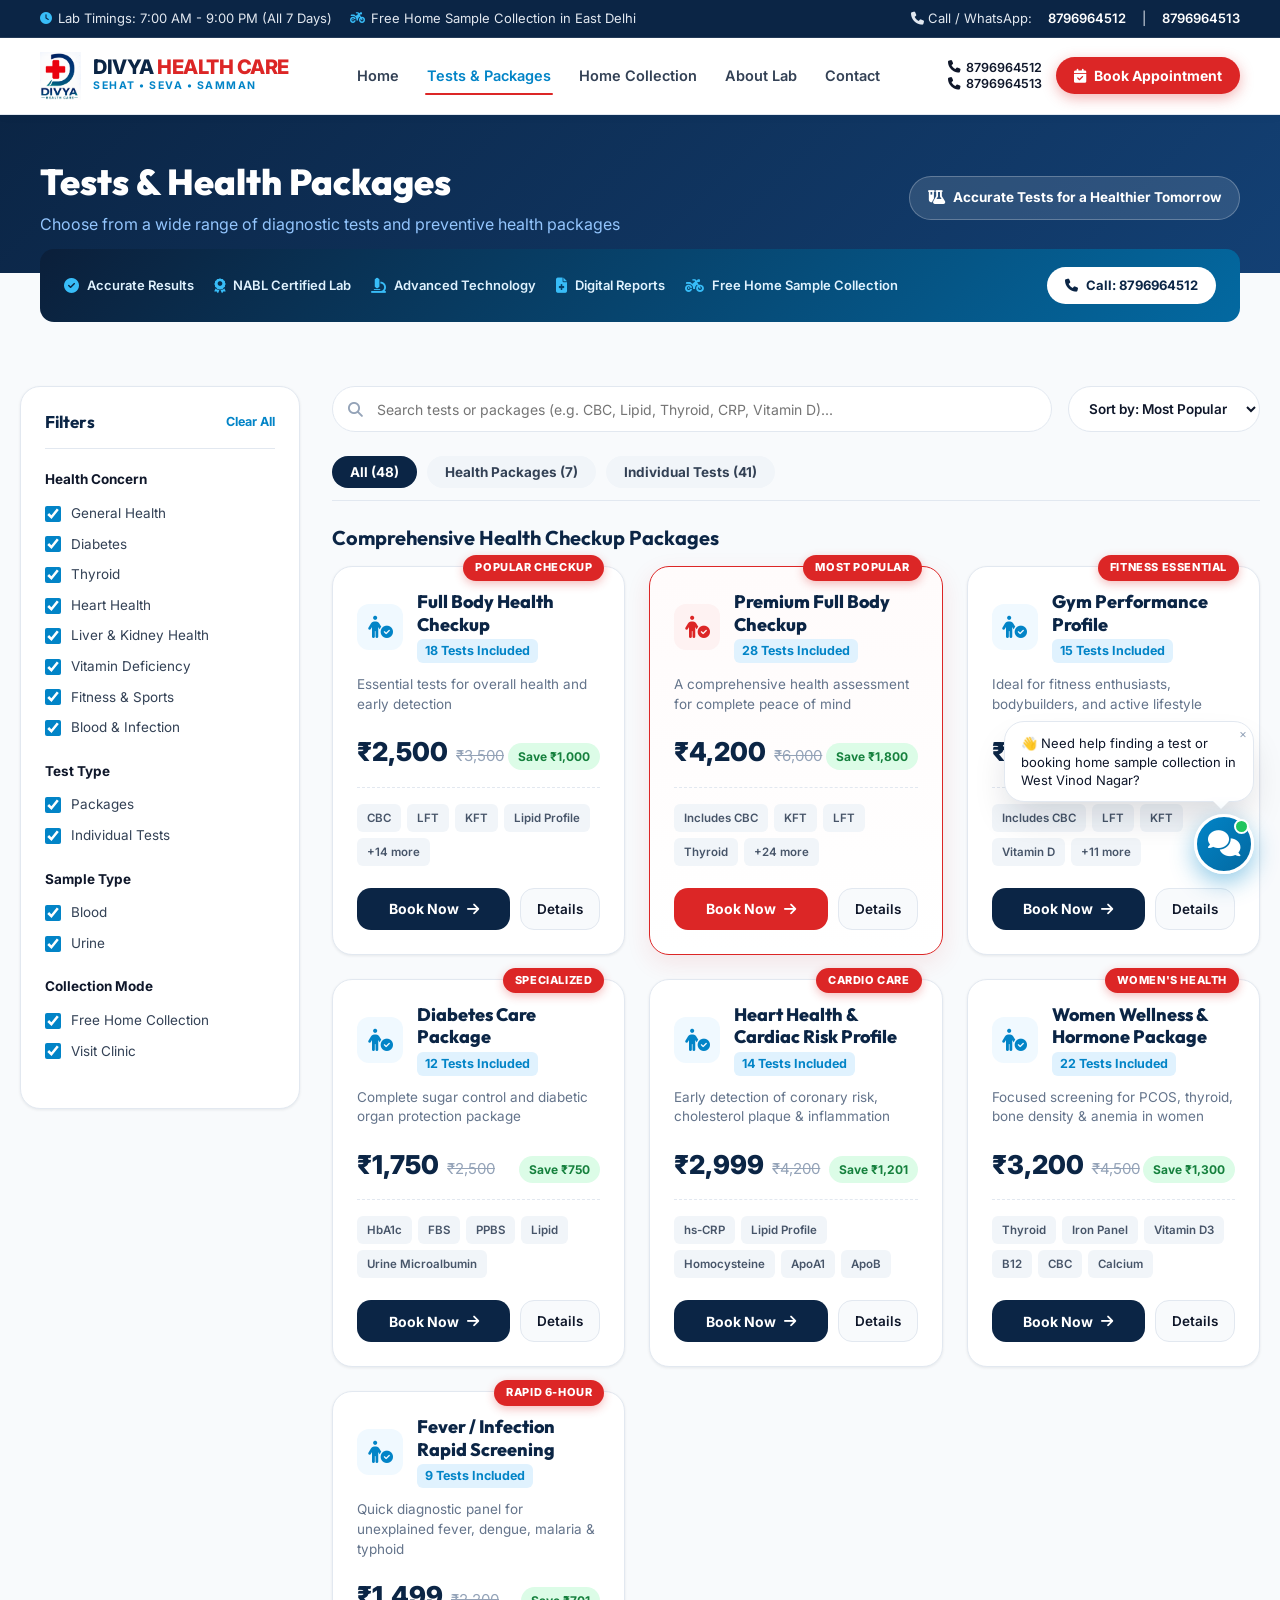
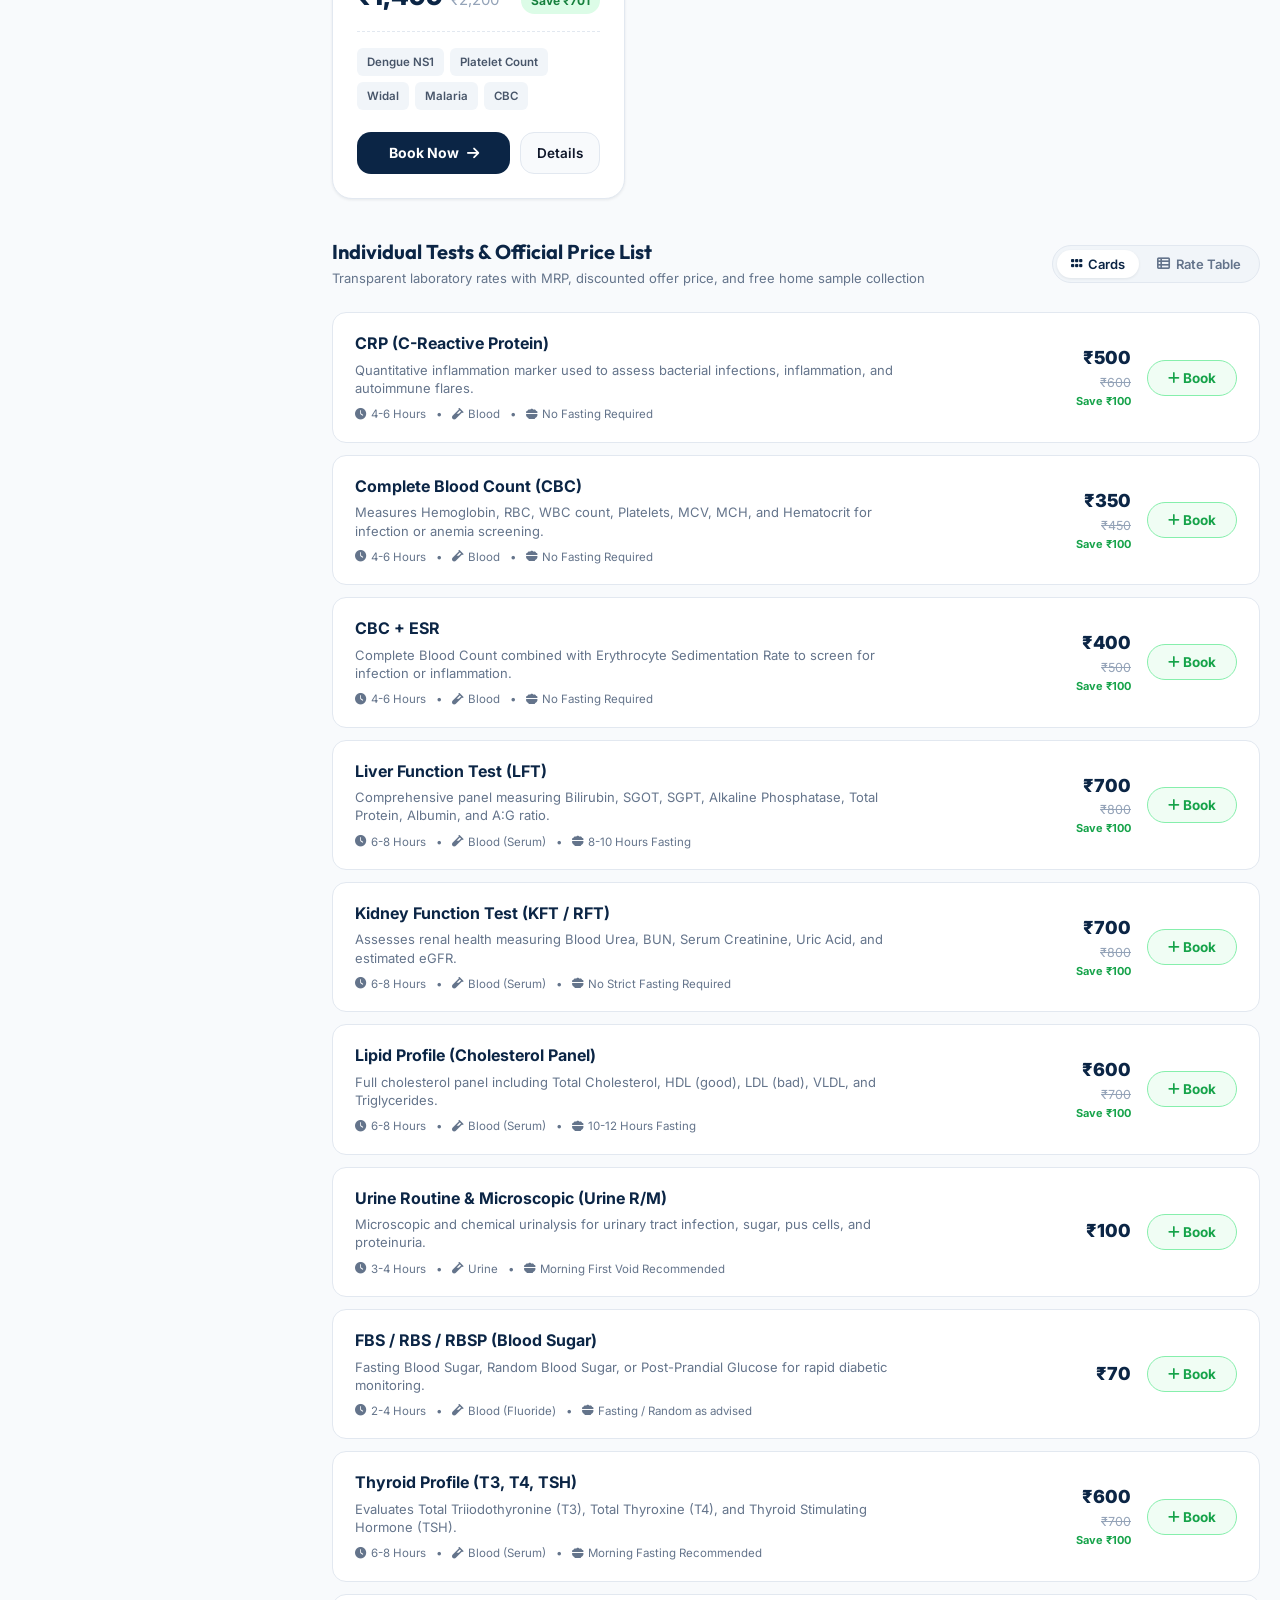
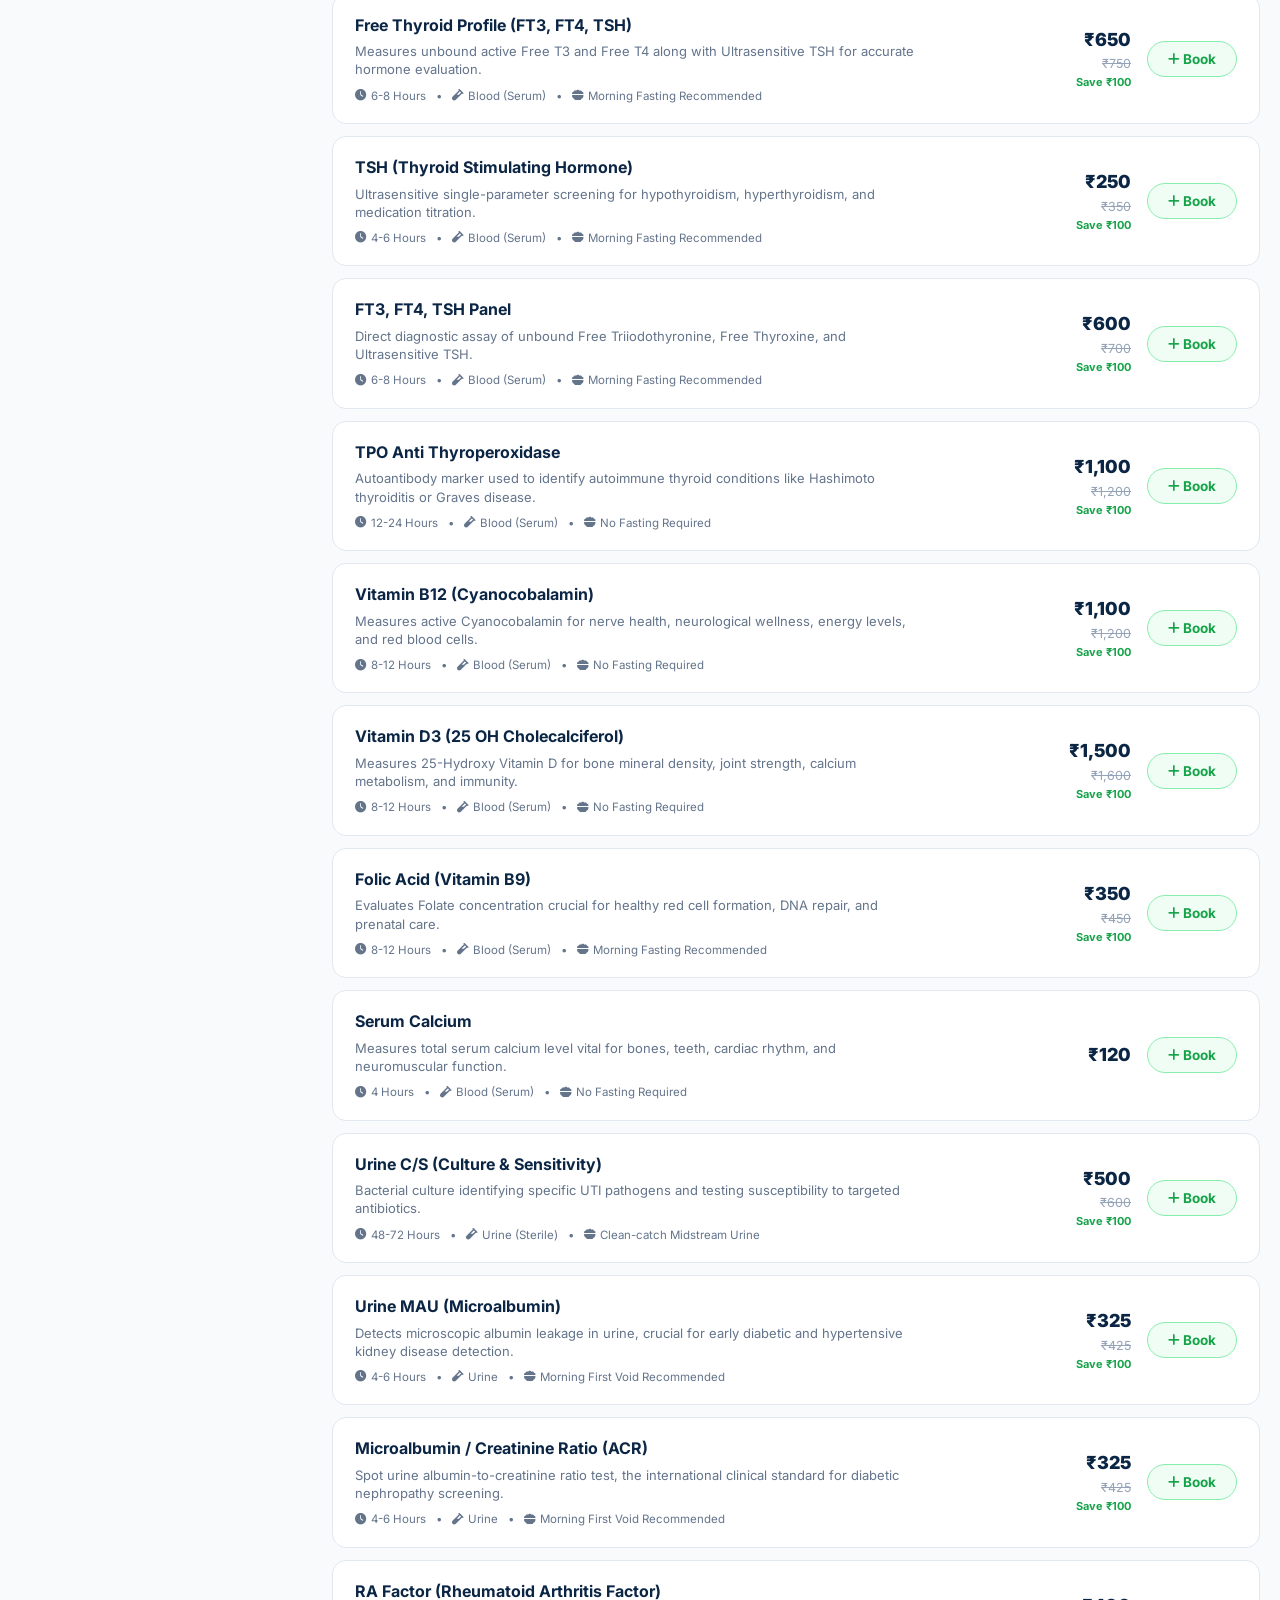
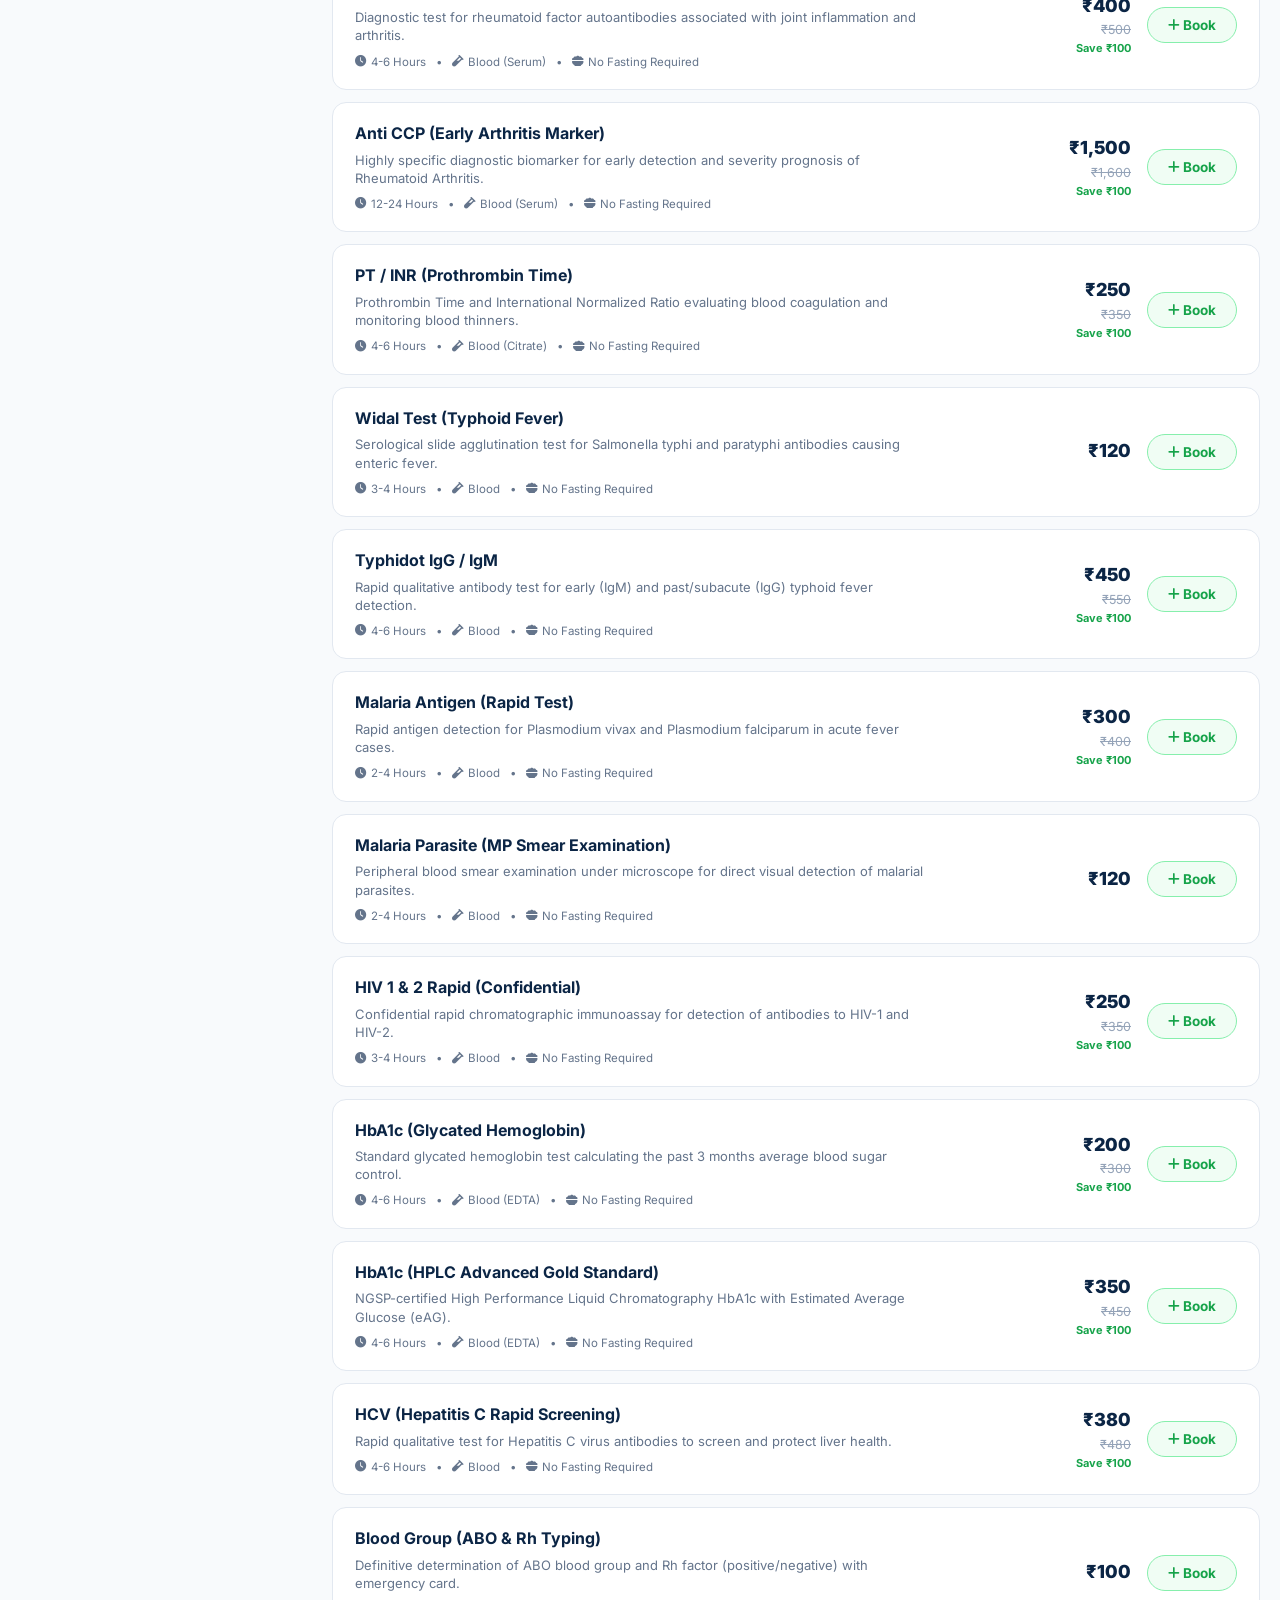
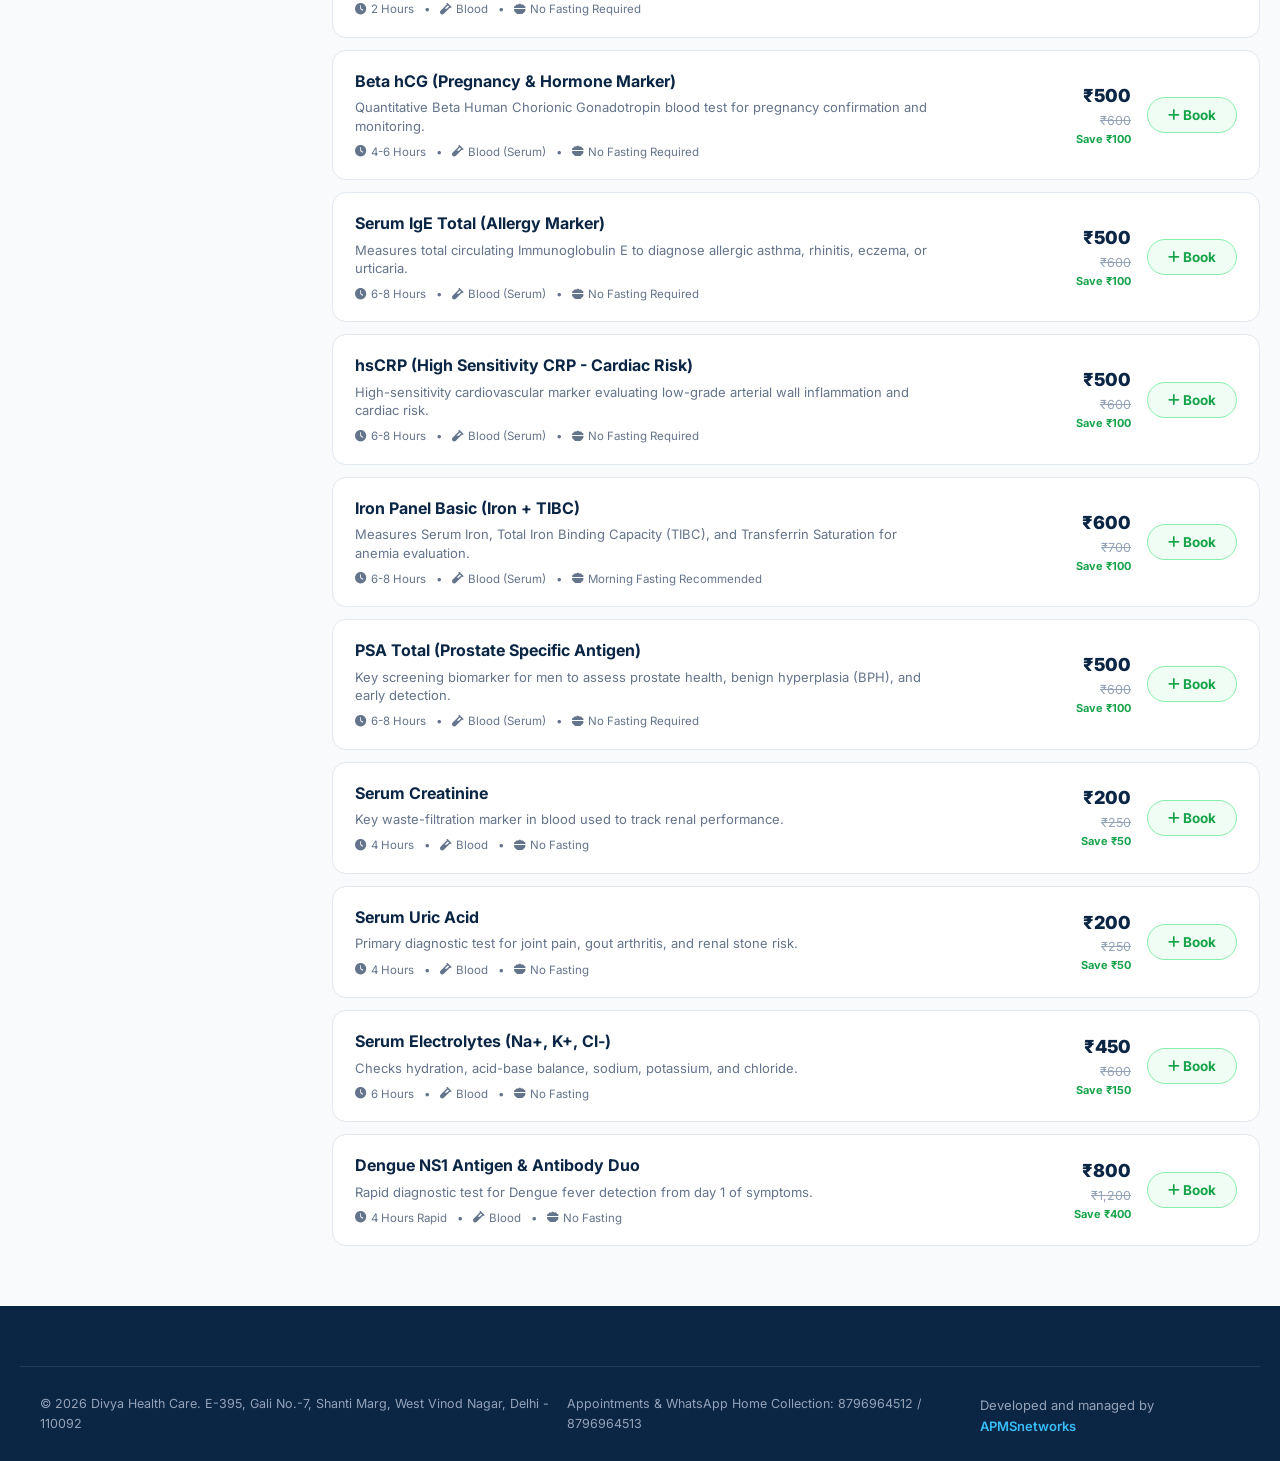
==== commit 796499d9: "Ankit: updated pricing" ====
--- a/tests.html
+++ b/tests.html
@@ -411,6 +411,23 @@
       </div>
     </div>
   </section>
+ 
+  <!-- Quality & Accreditation Trust Ribbon -->
+  <div class="container" style="margin-top: -24px; margin-bottom: 24px; position: relative; z-index: 2;">
+    <div class="price-list-banner-ribbon">
+      <div class="ribbon-features">
+        <span class="ribbon-feat-item"><i class="fa-solid fa-circle-check"></i> Accurate Results</span>
+        <span class="ribbon-feat-item"><i class="fa-solid fa-award"></i> NABL Certified Lab</span>
+        <span class="ribbon-feat-item"><i class="fa-solid fa-microscope"></i> Advanced Technology</span>
+        <span class="ribbon-feat-item"><i class="fa-solid fa-file-medical"></i> Digital Reports</span>
+        <span class="ribbon-feat-item"><i class="fa-solid fa-motorcycle"></i> Free Home Sample Collection</span>
+      </div>
+      <a href="tel:+918796964512" class="ribbon-cta-btn">
+        <i class="fa-solid fa-phone"></i>
+        <span>Call: 8796964512</span>
+      </a>
+    </div>
+  </div>
 
   <!-- Main Explorer Layout -->
   <section class="container explorer-layout">
@@ -429,22 +446,25 @@
             <input type="checkbox" name="healthConcern" value="full-body" checked> General Health
           </label>
           <label class="filter-checkbox-label">
-            <input type="checkbox" name="healthConcern" value="diabetes"> Diabetes
-          </label>
-          <label class="filter-checkbox-label">
-            <input type="checkbox" name="healthConcern" value="thyroid"> Thyroid
-          </label>
-          <label class="filter-checkbox-label">
-            <input type="checkbox" name="healthConcern" value="heart"> Heart Health
-          </label>
-          <label class="filter-checkbox-label">
-            <input type="checkbox" name="healthConcern" value="liver-kidney"> Liver & Kidney Health
-          </label>
-          <label class="filter-checkbox-label">
-            <input type="checkbox" name="healthConcern" value="vitamins"> Vitamin Deficiency
-          </label>
-          <label class="filter-checkbox-label">
-            <input type="checkbox" name="healthConcern" value="fitness"> Fitness & Sports
+            <input type="checkbox" name="healthConcern" value="diabetes" checked> Diabetes
+          </label>
+          <label class="filter-checkbox-label">
+            <input type="checkbox" name="healthConcern" value="thyroid" checked> Thyroid
+          </label>
+          <label class="filter-checkbox-label">
+            <input type="checkbox" name="healthConcern" value="heart" checked> Heart Health
+          </label>
+          <label class="filter-checkbox-label">
+            <input type="checkbox" name="healthConcern" value="liver-kidney" checked> Liver & Kidney Health
+          </label>
+          <label class="filter-checkbox-label">
+            <input type="checkbox" name="healthConcern" value="vitamins" checked> Vitamin Deficiency
+          </label>
+          <label class="filter-checkbox-label">
+            <input type="checkbox" name="healthConcern" value="fitness" checked> Fitness & Sports
+          </label>
+          <label class="filter-checkbox-label">
+            <input type="checkbox" name="healthConcern" value="blood" checked> Blood & Infection
           </label>
         </div>
       </div>
@@ -454,10 +474,10 @@
         <div class="filter-group-title">Test Type</div>
         <div class="filter-checkbox-list">
           <label class="filter-checkbox-label">
-            <input type="checkbox" name="testTypeFilter" value="package" checked> Package
-          </label>
-          <label class="filter-checkbox-label">
-            <input type="checkbox" name="testTypeFilter" value="individual" checked> Individual Test
+            <input type="checkbox" name="testTypeFilter" value="package" checked> Packages
+          </label>
+          <label class="filter-checkbox-label">
+            <input type="checkbox" name="testTypeFilter" value="individual" checked> Individual Tests
           </label>
         </div>
       </div>
@@ -480,7 +500,7 @@
         <div class="filter-group-title">Collection Mode</div>
         <div class="filter-checkbox-list">
           <label class="filter-checkbox-label">
-            <input type="checkbox" name="collectionMode" value="home" checked> Home Collection
+            <input type="checkbox" name="collectionMode" value="home" checked> Free Home Collection
           </label>
           <label class="filter-checkbox-label">
             <input type="checkbox" name="collectionMode" value="clinic" checked> Visit Clinic
@@ -495,7 +515,7 @@
       <div class="explorer-controls-bar">
         <div class="explorer-search-wrap">
           <i class="fa-solid fa-magnifying-glass"></i>
-          <input type="text" id="explorerSearchInput" class="explorer-search-input" placeholder="Search tests or packages (e.g. CBC, Lipid, Thyroid, Full Body)...">
+          <input type="text" id="explorerSearchInput" class="explorer-search-input" placeholder="Search tests or packages (e.g. CBC, Lipid, Thyroid, CRP, Vitamin D)...">
         </div>
         <select id="explorerSortSelect" class="explorer-sort-select">
           <option value="popular">Sort by: Most Popular</option>
@@ -506,9 +526,9 @@
 
       <!-- Type Tabs -->
       <div class="explorer-type-tabs">
-        <button type="button" class="type-tab-btn active" data-tab-type="all">All (<span id="countAll">32</span>)</button>
-        <button type="button" class="type-tab-btn" data-tab-type="packages">Health Packages (<span id="countPackages">8</span>)</button>
-        <button type="button" class="type-tab-btn" data-tab-type="tests">Individual Tests (<span id="countTests">24</span>)</button>
+        <button type="button" class="type-tab-btn active" data-tab-type="all">All (<span id="countAll">48</span>)</button>
+        <button type="button" class="type-tab-btn" data-tab-type="packages">Health Packages (<span id="countPackages">7</span>)</button>
+        <button type="button" class="type-tab-btn" data-tab-type="tests">Individual Tests (<span id="countTests">41</span>)</button>
       </div>
 
       <!-- Section: Packages Grid -->
@@ -519,8 +539,42 @@
 
       <!-- Section: Individual Tests List -->
       <div id="explorerIndividualTestsSection" style="margin-top: 40px;">
-        <h3 style="font-size: 20px; color: var(--primary-navy); margin-bottom: 16px;">Individual Diagnostic Tests</h3>
+        <div class="price-list-view-header">
+          <div>
+            <h3 style="font-size: 20px; color: var(--primary-navy); margin-bottom: 4px;">Individual Tests & Official Price List</h3>
+            <p style="font-size: 13px; color: var(--text-muted); margin: 0;">Transparent laboratory rates with MRP, discounted offer price, and free home sample collection</p>
+          </div>
+          <div class="price-list-view-toggle">
+            <button type="button" class="view-toggle-btn active" id="btnViewCards" aria-label="Card View">
+              <i class="fa-solid fa-grip"></i> Cards
+            </button>
+            <button type="button" class="view-toggle-btn" id="btnViewTable" aria-label="Table View">
+              <i class="fa-solid fa-table-list"></i> Rate Table
+            </button>
+          </div>
+        </div>
+
         <div class="individual-tests-list" id="explorerTestsList"></div>
+
+        <div class="official-price-table-wrapper" id="explorerPriceTableWrapper" style="display: none;">
+          <table class="official-price-table">
+            <thead>
+              <tr>
+                <th style="width: 50px; text-align: center;">S.No.</th>
+                <th>Test / Investigation Name</th>
+                <th>Sample / Fasting</th>
+                <th>Turnaround</th>
+                <th style="text-align: right;">MRP (₹)</th>
+                <th style="text-align: right;">Offer Price (₹)</th>
+                <th style="text-align: center;">You Save</th>
+                <th style="text-align: right;">Action</th>
+              </tr>
+            </thead>
+            <tbody id="explorerPriceTableBody">
+              <!-- Rendered dynamically -->
+            </tbody>
+          </table>
+        </div>
       </div>
     </main>
   </section>
@@ -840,6 +894,7 @@
     <div class="container footer-bottom-bar">
       <p>© 2026 Divya Health Care. E-395, Gali No.-7, Shanti Marg, West Vinod Nagar, Delhi - 110092</p>
       <p>Appointments & WhatsApp Home Collection: 8796964512 / 8796964513</p>
+      <p class="footer-dev-credit">Developed and managed by <a href="https://apmsnetworks.com/" target="_blank" rel="noopener noreferrer">APMSnetworks</a></p>
     </div>
   </footer>
 
@@ -856,11 +911,16 @@
     function renderExplorerPage() {
       const packagesGrid = document.getElementById('explorerPackagesGrid');
       const testsList = document.getElementById('explorerTestsList');
+      const priceTableWrapper = document.getElementById('explorerPriceTableWrapper');
+      const priceTableBody = document.getElementById('explorerPriceTableBody');
       const searchInput = document.getElementById('explorerSearchInput');
       const sortSelect = document.getElementById('explorerSortSelect');
       const typeTabs = document.querySelectorAll('.type-tab-btn');
+      const btnViewCards = document.getElementById('btnViewCards');
+      const btnViewTable = document.getElementById('btnViewTable');
 
       let currentTypeTab = 'all';
+      let currentViewMode = 'cards'; // 'cards' or 'table'
 
       // Check URL query parameters (e.g. ?category=diabetes or ?search=CBC)
       const urlParams = new URLSearchParams(window.location.search);
@@ -870,22 +930,62 @@
         searchInput.value = urlSearch;
       }
 
+      // View toggle buttons
+      if (btnViewCards && btnViewTable) {
+        btnViewCards.addEventListener('click', () => {
+          currentViewMode = 'cards';
+          btnViewCards.classList.add('active');
+          btnViewTable.classList.remove('active');
+          if (testsList) testsList.style.display = 'flex';
+          if (priceTableWrapper) priceTableWrapper.style.display = 'none';
+        });
+
+        btnViewTable.addEventListener('click', () => {
+          currentViewMode = 'table';
+          btnViewTable.classList.add('active');
+          btnViewCards.classList.remove('active');
+          if (testsList) testsList.style.display = 'none';
+          if (priceTableWrapper) priceTableWrapper.style.display = 'block';
+        });
+      }
+
       function updateExplorer() {
         const query = searchInput.value.trim().toLowerCase();
         const sortMode = sortSelect.value;
 
+        // Get selected health concerns
+        const selectedConcerns = Array.from(document.querySelectorAll('input[name="healthConcern"]:checked')).map(cb => cb.value);
+        // Get selected sample types
+        const selectedSampleTypes = Array.from(document.querySelectorAll('input[name="sampleTypeFilter"]:checked')).map(cb => cb.value);
+        // Get selected test types
+        const selectedTestTypes = Array.from(document.querySelectorAll('input[name="testTypeFilter"]:checked')).map(cb => cb.value);
+
         // Filter packages
         let packages = [...window.diagnosticData.packages];
         let tests = [...window.diagnosticData.individualTests];
 
+        // URL category filter
         if (urlCategory && urlCategory !== 'all') {
           packages = packages.filter(p => p.category === urlCategory);
           tests = tests.filter(t => t.category === urlCategory);
         }
 
+        // Sidebar concern filter (if any are unchecked)
+        if (selectedConcerns.length > 0 && selectedConcerns.length < 8) {
+          packages = packages.filter(p => selectedConcerns.includes(p.category));
+          tests = tests.filter(t => selectedConcerns.includes(t.category));
+        }
+
+        // Sample type filter
+        if (selectedSampleTypes.length > 0 && selectedSampleTypes.length < 2) {
+          packages = packages.filter(p => selectedSampleTypes.some(st => p.sampleType && p.sampleType.toLowerCase().includes(st.toLowerCase())));
+          tests = tests.filter(t => selectedSampleTypes.some(st => t.sampleType && t.sampleType.toLowerCase().includes(st.toLowerCase())));
+        }
+
+        // Search query filter
         if (query) {
           packages = packages.filter(p => p.name.toLowerCase().includes(query) || (p.featuredTags && p.featuredTags.some(t => t.toLowerCase().includes(query))));
-          tests = tests.filter(t => t.name.toLowerCase().includes(query) || (t.description && t.description.toLowerCase().includes(query)));
+          tests = tests.filter(t => t.name.toLowerCase().includes(query) || (t.description && t.description.toLowerCase().includes(query)) || (t.category && t.category.toLowerCase().includes(query)));
         }
 
         // Sorting
@@ -904,7 +1004,9 @@
 
         // Render Packages
         const packagesSection = document.getElementById('explorerPackagesSection');
-        if (currentTypeTab === 'tests' || packages.length === 0) {
+        const showPackages = (currentTypeTab === 'all' || currentTypeTab === 'packages') && (!selectedTestTypes.length || selectedTestTypes.includes('package')) && packages.length > 0;
+        
+        if (!showPackages) {
           packagesSection.style.display = 'none';
         } else {
           packagesSection.style.display = 'block';
@@ -946,40 +1048,99 @@
 
         // Render Tests
         const testsSection = document.getElementById('explorerIndividualTestsSection');
-        if (currentTypeTab === 'packages' || tests.length === 0) {
+        const showTests = (currentTypeTab === 'all' || currentTypeTab === 'tests') && (!selectedTestTypes.length || selectedTestTypes.includes('individual')) && tests.length > 0;
+
+        if (!showTests) {
           testsSection.style.display = 'none';
         } else {
           testsSection.style.display = 'block';
-          testsList.innerHTML = tests.map(test => `
-            <div class="individual-test-card">
-              <div class="test-card-left">
-                <div class="test-card-name">${test.name}</div>
-                <div class="test-card-desc">${test.description}</div>
-                <div class="test-card-badges">
-                  <span><i class="fa-solid fa-clock"></i> ${test.reportTime}</span>
-                  <span>•</span>
-                  <span><i class="fa-solid fa-vial"></i> ${test.sampleType}</span>
-                  <span>•</span>
-                  <span><i class="fa-solid fa-bowl-food"></i> ${test.fastingRequired}</span>
+
+          // 1. Render Card View
+          testsList.innerHTML = tests.map(test => {
+            const discount = Math.max(0, test.originalPrice - test.price);
+            return `
+              <div class="individual-test-card">
+                <div class="test-card-left">
+                  <div class="test-card-name">${test.name}</div>
+                  <div class="test-card-desc">${test.description}</div>
+                  <div class="test-card-badges">
+                    <span><i class="fa-solid fa-clock"></i> ${test.reportTime}</span>
+                    <span>•</span>
+                    <span><i class="fa-solid fa-vial"></i> ${test.sampleType}</span>
+                    <span>•</span>
+                    <span><i class="fa-solid fa-bowl-food"></i> ${test.fastingRequired}</span>
+                  </div>
                 </div>
-              </div>
-              <div class="test-card-right">
-                <div class="test-card-price-box">
-                  <div class="test-card-price">₹${test.price.toLocaleString('en-IN')}</div>
-                  <div class="test-card-orig-price">₹${test.originalPrice.toLocaleString('en-IN')}</div>
+                <div class="test-card-right">
+                  <div class="test-card-price-box">
+                    <div class="test-card-price">₹${test.price.toLocaleString('en-IN')}</div>
+                    ${discount > 0 ? `<div class="test-card-orig-price">₹${test.originalPrice.toLocaleString('en-IN')}</div>` : ''}
+                    ${discount > 0 ? `<div style="font-size: 11px; color: #16a34a; font-weight: 700;">Save ₹${discount}</div>` : ''}
+                  </div>
+                  <button type="button" class="btn-add-test" data-book-test="${test.id}">
+                    <i class="fa-solid fa-plus"></i> Book
+                  </button>
                 </div>
-                <button type="button" class="btn-add-test" data-book-test="${test.id}">
-                  <i class="fa-solid fa-plus"></i> Book
-                </button>
-              </div>
-            </div>
-          `).join('');
+              </div>
+            `;
+          }).join('');
+
+          // 2. Render Table View (Official Price List View)
+          if (priceTableBody) {
+            priceTableBody.innerHTML = tests.map((test, index) => {
+              const sno = String(index + 1).padStart(2, '0');
+              const discount = Math.max(0, test.originalPrice - test.price);
+              const savePercent = test.originalPrice > test.price 
+                ? Math.round(((test.originalPrice - test.price) / test.originalPrice) * 100) 
+                : 0;
+
+              return `
+                <tr>
+                  <td class="price-table-sno">${sno}</td>
+                  <td>
+                    <div class="price-table-name">
+                      <span>${test.name}</span>
+                      <div class="price-table-subtext">
+                        <span><i class="fa-solid fa-vial"></i> ${test.sampleType}</span>
+                        <span>•</span>
+                        <span><i class="fa-solid fa-bowl-food"></i> ${test.fastingRequired}</span>
+                      </div>
+                    </div>
+                  </td>
+                  <td>
+                    <span style="font-size: 12px; color: #475569;">${test.fastingRequired}</span>
+                  </td>
+                  <td>
+                    <span style="font-size: 12.5px; color: #0284c7; font-weight: 600;"><i class="fa-solid fa-clock"></i> ${test.reportTime}</span>
+                  </td>
+                  <td style="text-align: right;">
+                    <span class="price-table-mrp">₹${test.originalPrice.toLocaleString('en-IN')}</span>
+                  </td>
+                  <td style="text-align: right;">
+                    <span class="price-table-offer">₹${test.price.toLocaleString('en-IN')}</span>
+                  </td>
+                  <td style="text-align: center;">
+                    ${discount > 0 ? `<span class="price-table-save">Save ₹${discount.toLocaleString('en-IN')} (${savePercent}%)</span>` : `<span style="color:#94a3b8; font-size:12px;">Standard Rate</span>`}
+                  </td>
+                  <td class="price-table-actions">
+                    <button type="button" class="price-table-book-btn" data-book-test="${test.id}">
+                      <i class="fa-solid fa-calendar-plus"></i> Book
+                    </button>
+                  </td>
+                </tr>
+              `;
+            }).join('');
+          }
         }
       }
 
       // Event listeners
       searchInput.addEventListener('input', updateExplorer);
       sortSelect.addEventListener('change', updateExplorer);
+
+      document.querySelectorAll('.filter-sidebar-card input[type="checkbox"]').forEach(cb => {
+        cb.addEventListener('change', updateExplorer);
+      });
 
       typeTabs.forEach(btn => {
         btn.addEventListener('click', () => {
--- a/css/style.css
+++ b/css/style.css
@@ -868,18 +868,26 @@
 .package-tags-wrap {
   display: flex;
   flex-wrap: wrap;
+  align-items: flex-start;
+  align-content: flex-start;
   gap: 6px;
   margin-bottom: 20px;
+  min-height: 64px;
   flex-grow: 1;
 }
 
 .pkg-tag {
+  display: inline-flex;
+  align-items: center;
   font-size: 11.5px;
   font-weight: 600;
   color: #475569;
   background: #f1f5f9;
-  padding: 4px 9px;
+  padding: 0 10px;
+  height: 28px;
   border-radius: 6px;
+  line-height: 28px;
+  white-space: nowrap;
 }
 
 .package-footer-actions {
@@ -3120,3 +3128,230 @@
 .toast-close-btn:hover {
   color: var(--text-dark);
 }
+
+/* ==========================================================================
+   FOOTER DEVELOPER CREDIT & OFFICIAL PRICE LIST TABLE
+   ========================================================================== */
+.footer-dev-credit {
+  font-size: 13px;
+  color: #94a3b8;
+  margin-top: 4px;
+}
+
+.footer-dev-credit a {
+  color: #38bdf8;
+  text-decoration: none;
+  font-weight: 600;
+  transition: var(--trans-fast);
+}
+
+.footer-dev-credit a:hover {
+  color: #7dd3fc;
+  text-decoration: underline;
+}
+
+.price-list-view-header {
+  display: flex;
+  align-items: center;
+  justify-content: space-between;
+  margin-bottom: 16px;
+  flex-wrap: wrap;
+  gap: 12px;
+}
+
+.price-list-view-toggle {
+  display: inline-flex;
+  background: #f1f5f9;
+  border-radius: var(--radius-full);
+  padding: 4px;
+  gap: 4px;
+  border: 1px solid var(--border-light);
+}
+
+.view-toggle-btn {
+  border: none;
+  background: transparent;
+  padding: 6px 14px;
+  border-radius: var(--radius-full);
+  font-size: 13px;
+  font-weight: 600;
+  color: var(--text-muted);
+  cursor: pointer;
+  display: inline-flex;
+  align-items: center;
+  gap: 6px;
+  transition: var(--trans-fast);
+}
+
+.view-toggle-btn.active {
+  background: #ffffff;
+  color: var(--primary-navy);
+  box-shadow: var(--shadow-sm);
+}
+
+.official-price-table-wrapper {
+  overflow-x: auto;
+  border-radius: var(--radius-md);
+  border: 1.5px solid var(--border-light);
+  background: #ffffff;
+  box-shadow: var(--shadow-xs);
+  margin-top: 12px;
+}
+
+.official-price-table {
+  width: 100%;
+  border-collapse: collapse;
+  text-align: left;
+  font-size: 13.5px;
+}
+
+.official-price-table th {
+  background: var(--primary-navy);
+  color: #ffffff;
+  padding: 13px 16px;
+  font-weight: 700;
+  font-size: 12.5px;
+  text-transform: uppercase;
+  letter-spacing: 0.5px;
+  white-space: nowrap;
+}
+
+.official-price-table td {
+  padding: 12px 16px;
+  border-bottom: 1px solid var(--border-light);
+  vertical-align: middle;
+}
+
+.official-price-table tbody tr:last-child td {
+  border-bottom: none;
+}
+
+.official-price-table tbody tr:hover {
+  background: #f8fafc;
+}
+
+.price-table-sno {
+  font-weight: 700;
+  color: #64748b;
+  font-size: 12.5px;
+  text-align: center;
+  width: 50px;
+}
+
+.price-table-name {
+  font-weight: 700;
+  color: var(--primary-navy);
+  display: flex;
+  flex-direction: column;
+  gap: 3px;
+}
+
+.price-table-subtext {
+  font-size: 12px;
+  font-weight: 400;
+  color: var(--text-muted);
+  display: flex;
+  gap: 8px;
+  flex-wrap: wrap;
+}
+
+.price-table-mrp {
+  color: #94a3b8;
+  text-decoration: line-through;
+  font-weight: 600;
+  font-size: 13.5px;
+}
+
+.price-table-offer {
+  font-weight: 850;
+  color: #0284c7;
+  font-size: 16px;
+}
+
+.price-table-save {
+  display: inline-block;
+  font-size: 11px;
+  font-weight: 700;
+  padding: 2px 8px;
+  border-radius: var(--radius-full);
+  background: #ecfdf5;
+  color: #059669;
+}
+
+.price-table-actions {
+  text-align: right;
+  white-space: nowrap;
+}
+
+.price-table-book-btn {
+  background: #f0fdf4;
+  color: #16a34a;
+  border: 1.5px solid #86efac;
+  padding: 6px 14px;
+  border-radius: var(--radius-full);
+  font-size: 12.5px;
+  font-weight: 700;
+  cursor: pointer;
+  transition: var(--trans-fast);
+  display: inline-flex;
+  align-items: center;
+  gap: 6px;
+}
+
+.price-table-book-btn:hover {
+  background: #16a34a;
+  color: #ffffff;
+}
+
+.price-list-banner-ribbon {
+  background: linear-gradient(135deg, #0b1f3a 0%, #0369a1 100%);
+  color: #ffffff;
+  border-radius: var(--radius-md);
+  padding: 18px 24px;
+  margin-bottom: 24px;
+  display: flex;
+  align-items: center;
+  justify-content: space-between;
+  gap: 20px;
+  flex-wrap: wrap;
+}
+
+.ribbon-features {
+  display: flex;
+  gap: 20px;
+  flex-wrap: wrap;
+}
+
+.ribbon-feat-item {
+  display: inline-flex;
+  align-items: center;
+  gap: 8px;
+  font-size: 13px;
+  font-weight: 600;
+  color: #e0f2fe;
+}
+
+.ribbon-feat-item i {
+  color: #38bdf8;
+  font-size: 15px;
+}
+
+.ribbon-cta-btn {
+  background: #ffffff;
+  color: var(--primary-navy);
+  font-weight: 700;
+  font-size: 13px;
+  padding: 8px 18px;
+  border-radius: var(--radius-full);
+  text-decoration: none;
+  display: inline-flex;
+  align-items: center;
+  gap: 8px;
+  transition: var(--trans-fast);
+}
+
+.ribbon-cta-btn:hover {
+  background: #f0fdf4;
+  color: #16a34a;
+}
+
--- a/css/responsive.css
+++ b/css/responsive.css
@@ -561,3 +561,45 @@
     font-size: 15px;
   }
 }
+
+/* Price List & Table Responsive */
+@media (max-width: 768px) {
+  .price-list-banner-ribbon {
+    flex-direction: column;
+    align-items: flex-start;
+    padding: 16px;
+    gap: 14px;
+  }
+
+  .ribbon-features {
+    gap: 12px;
+  }
+
+  .ribbon-feat-item {
+    font-size: 12px;
+  }
+
+  .ribbon-cta-btn {
+    width: 100%;
+    justify-content: center;
+  }
+
+  .price-list-view-header {
+    flex-direction: column;
+    align-items: flex-start;
+  }
+
+  .price-list-view-toggle {
+    width: 100%;
+  }
+
+  .view-toggle-btn {
+    flex: 1;
+    justify-content: center;
+  }
+
+  .official-price-table {
+    min-width: 650px;
+  }
+}
+
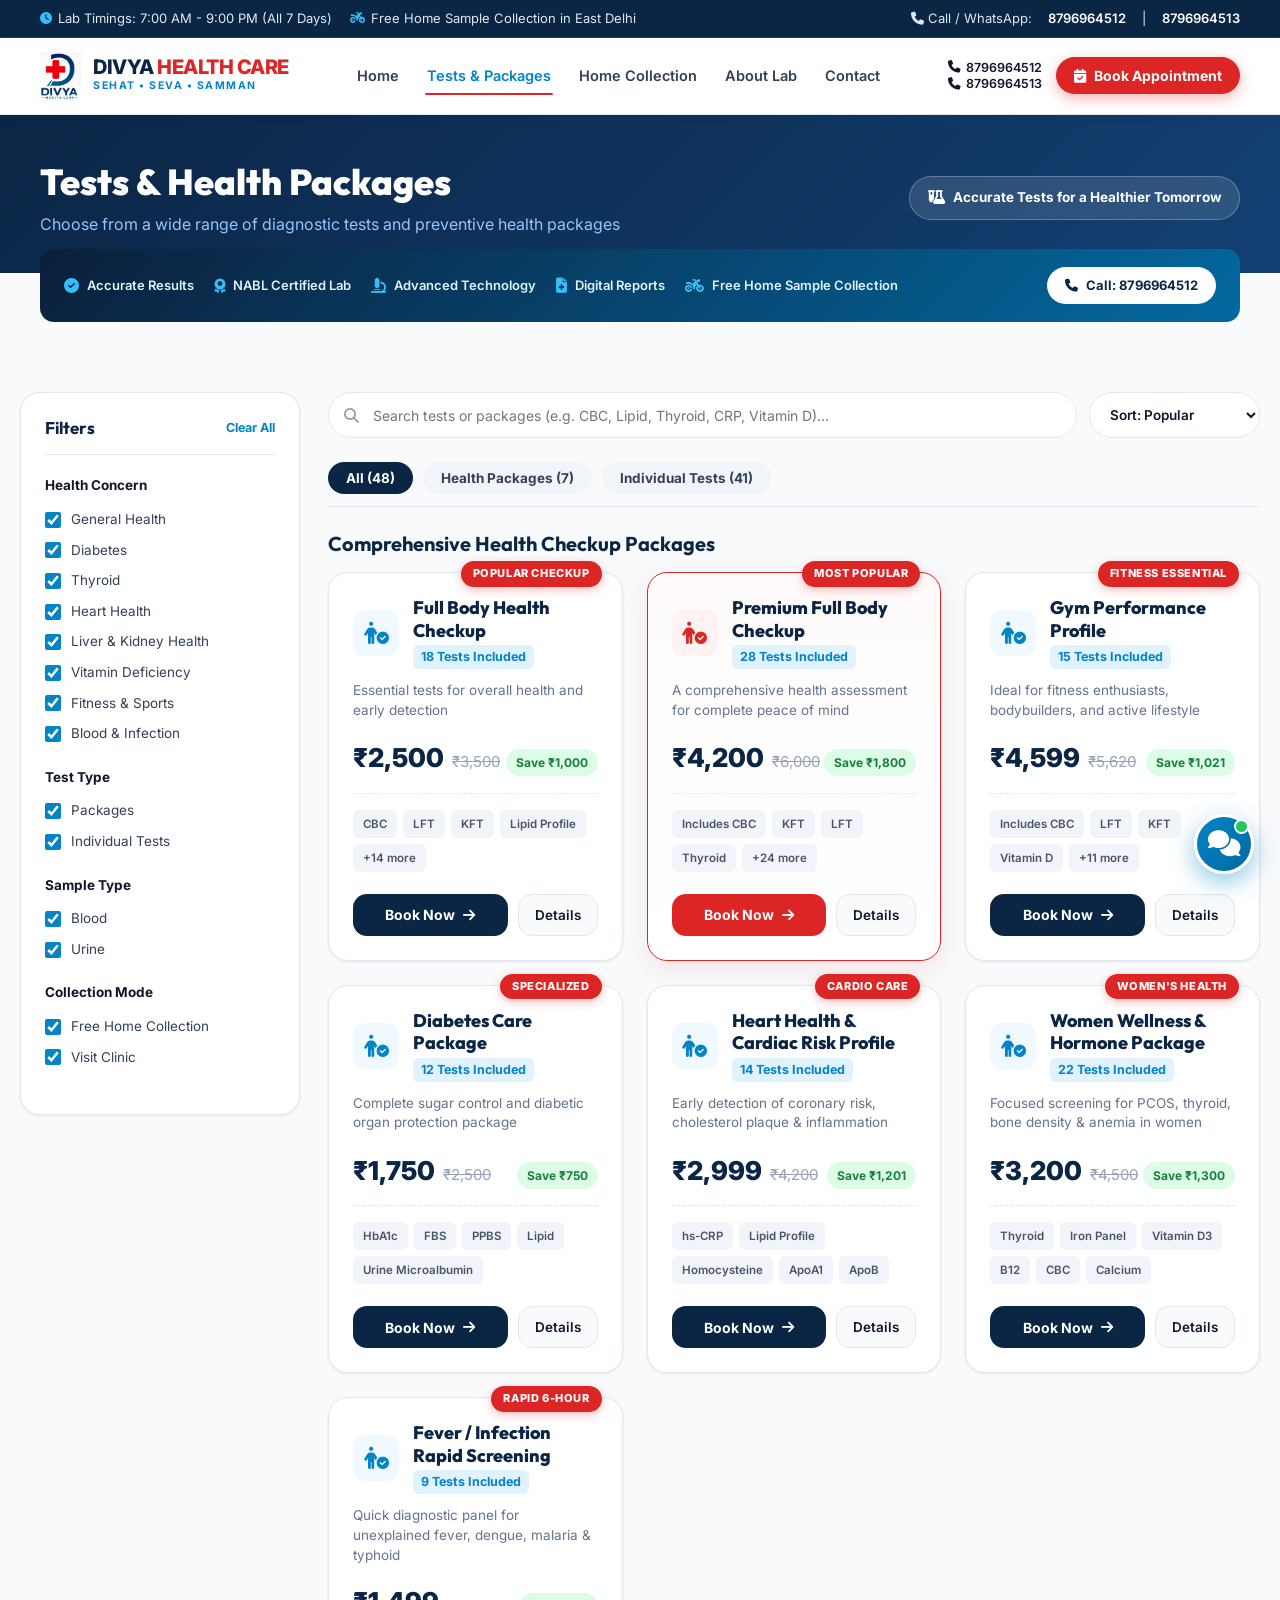
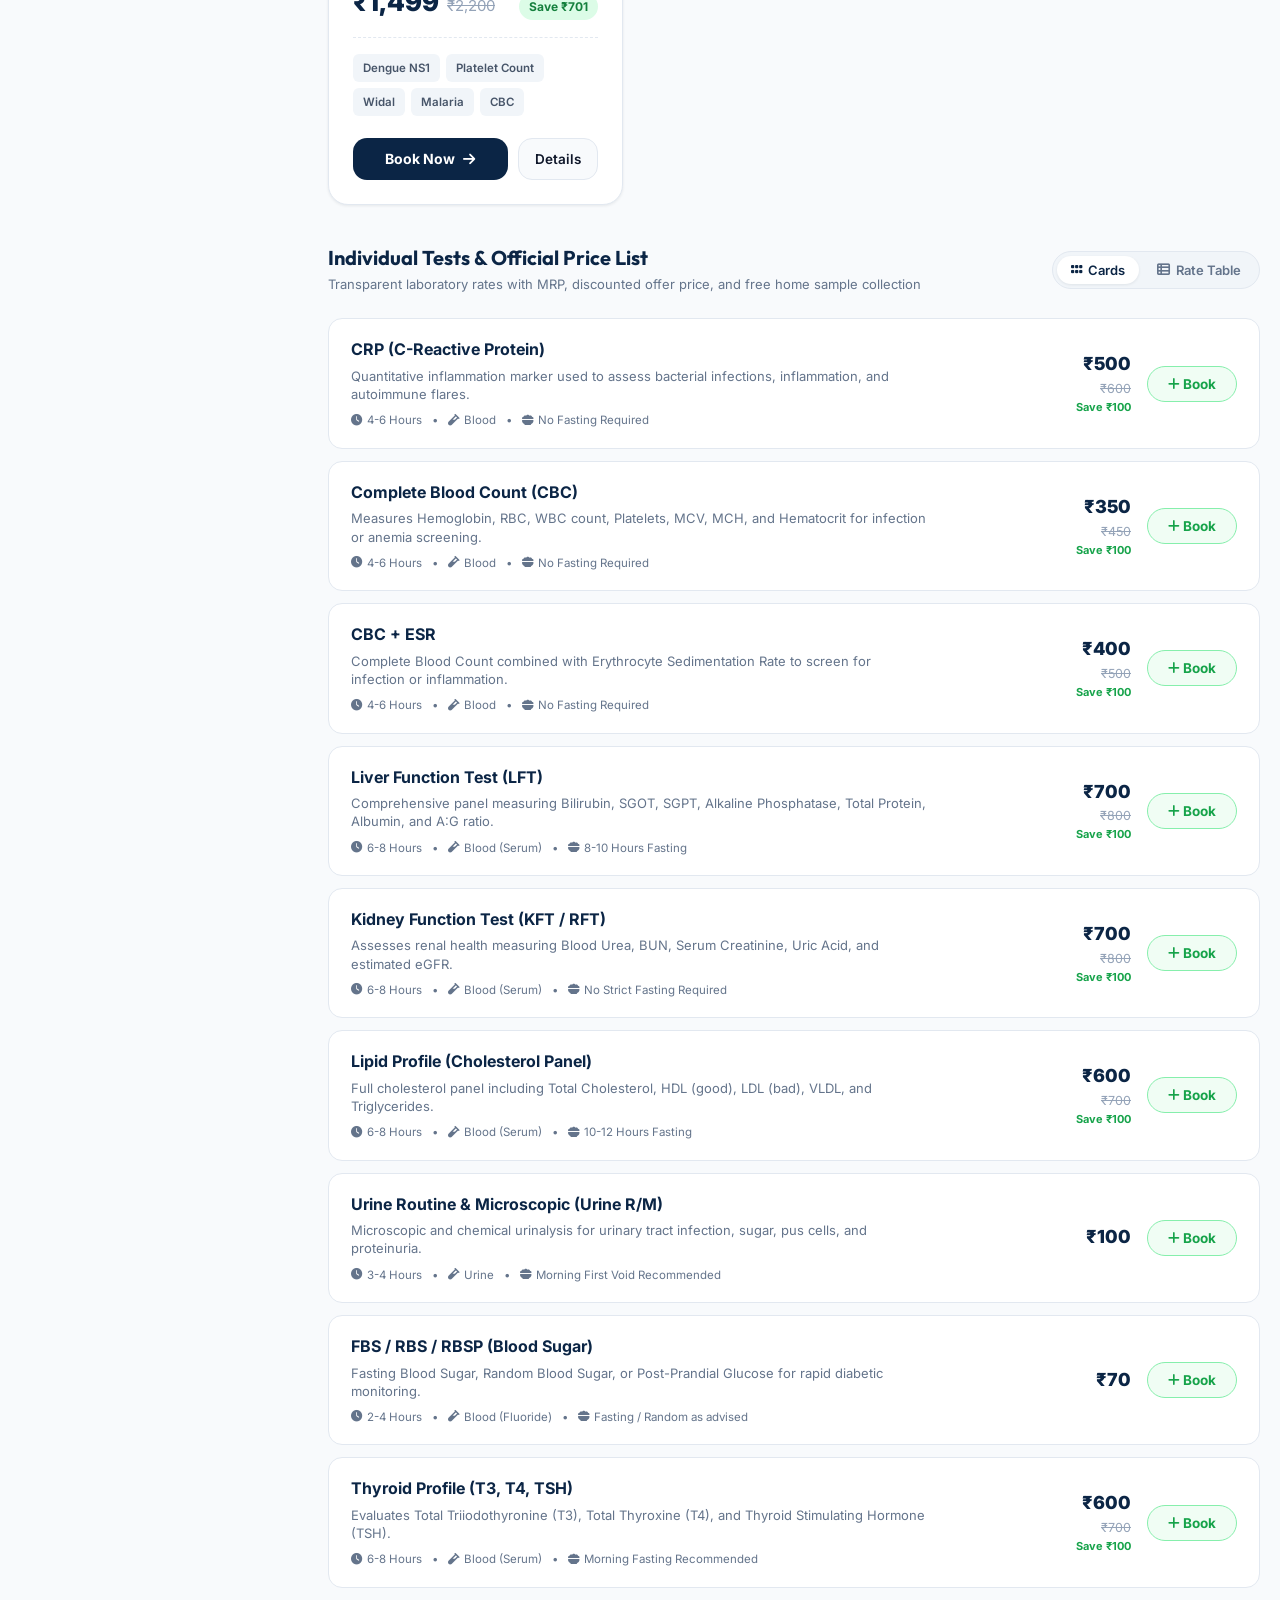
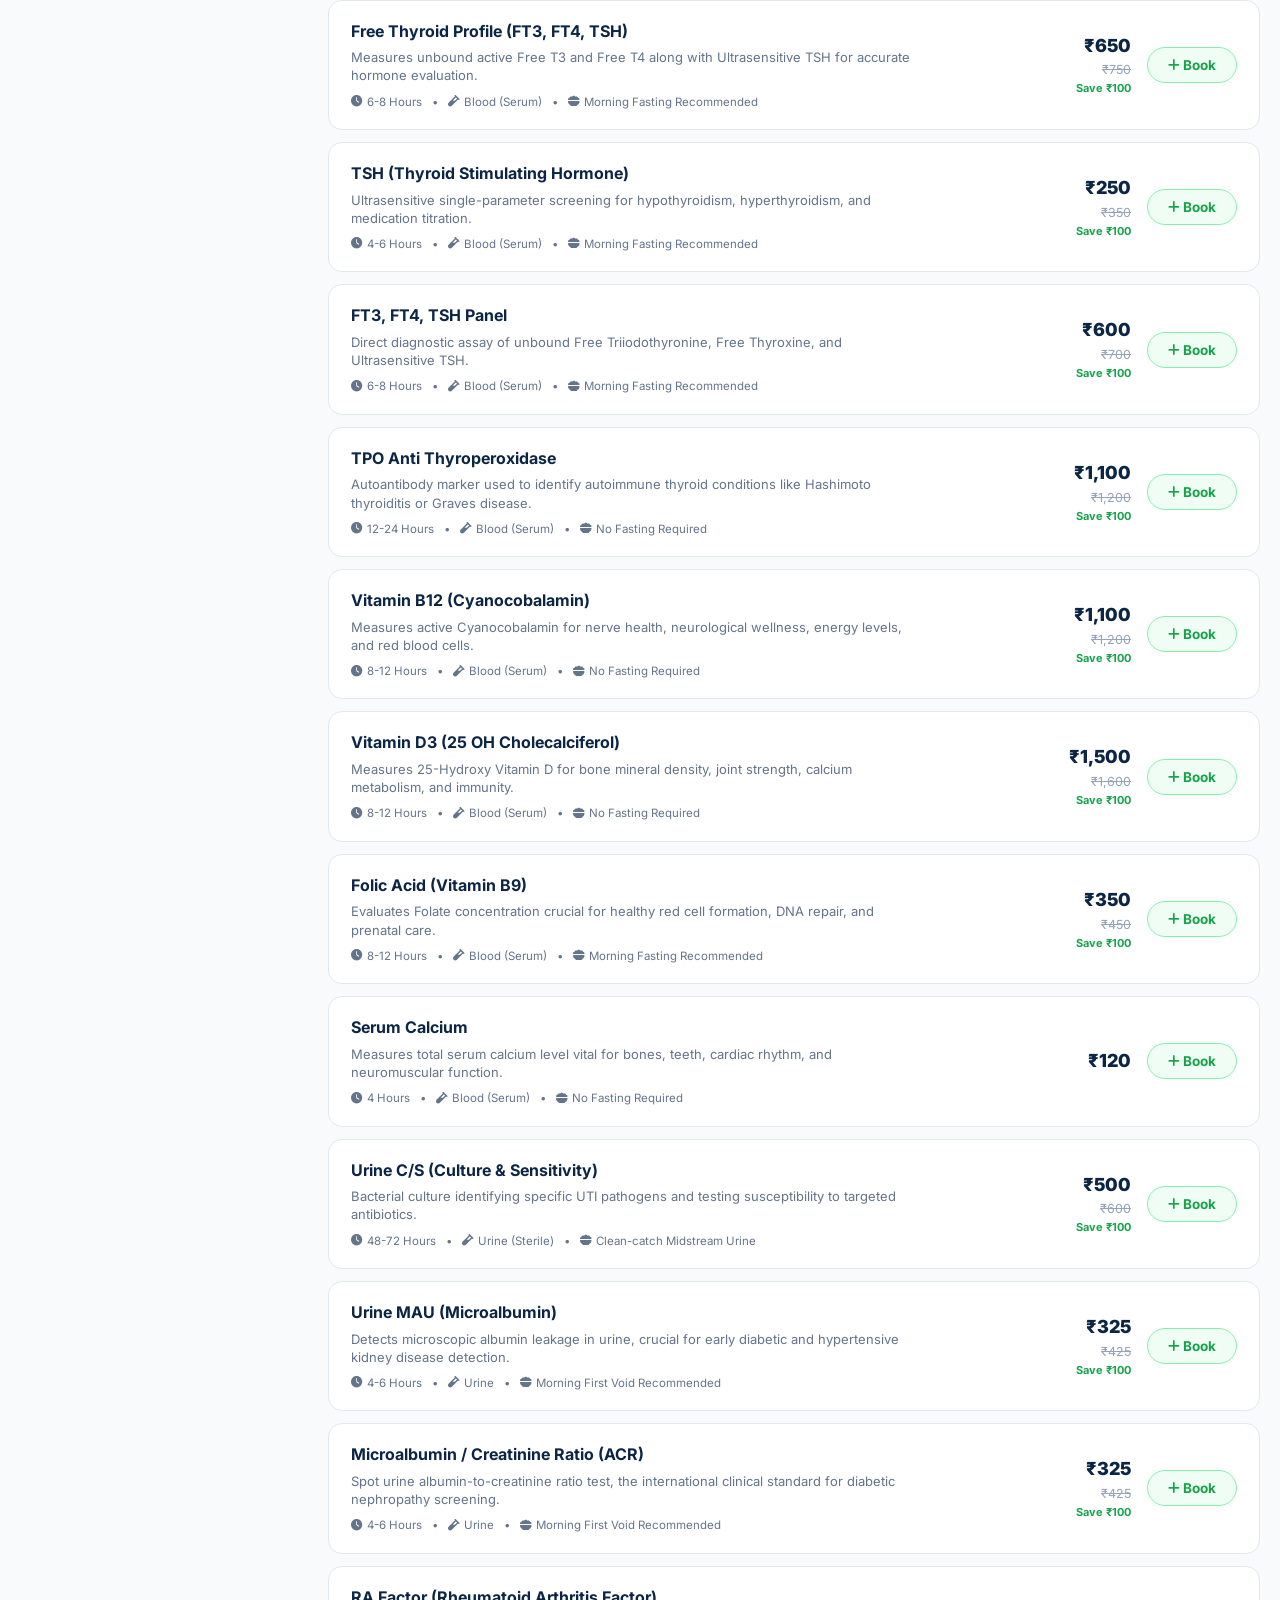
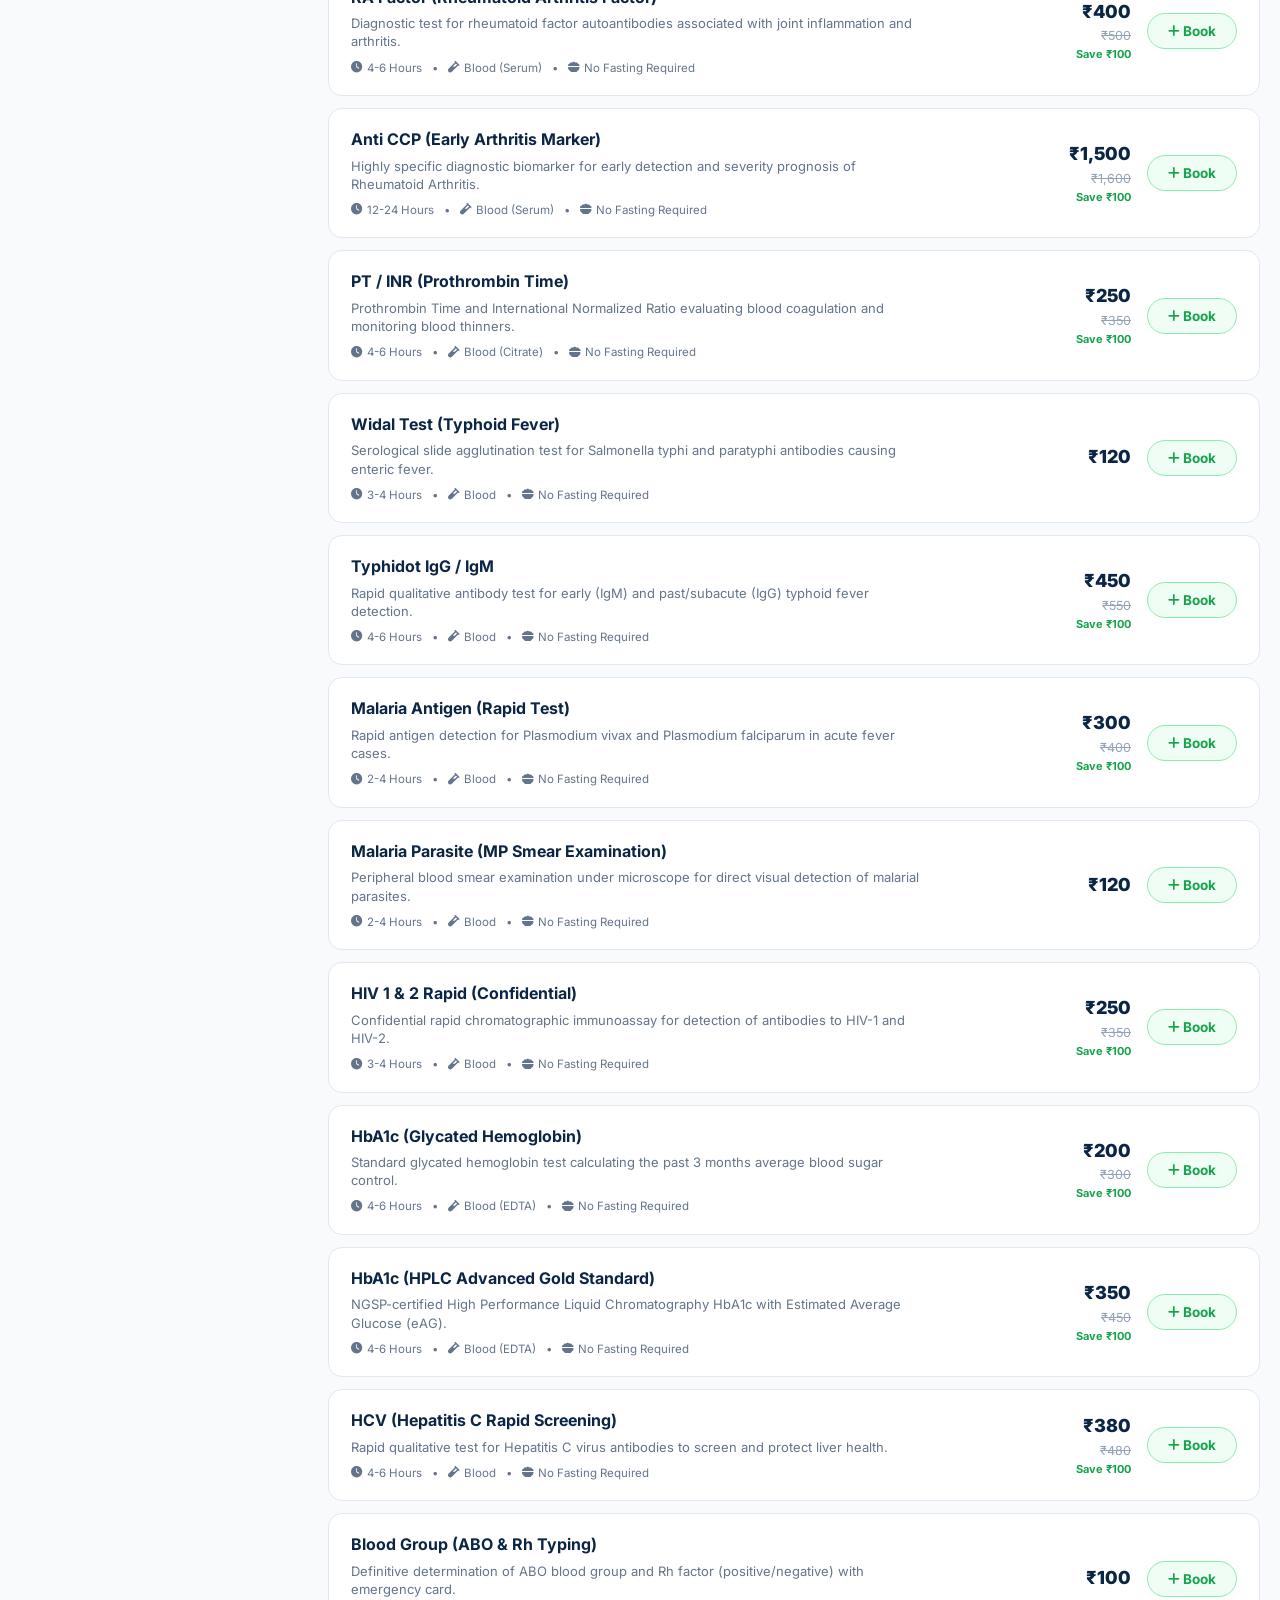
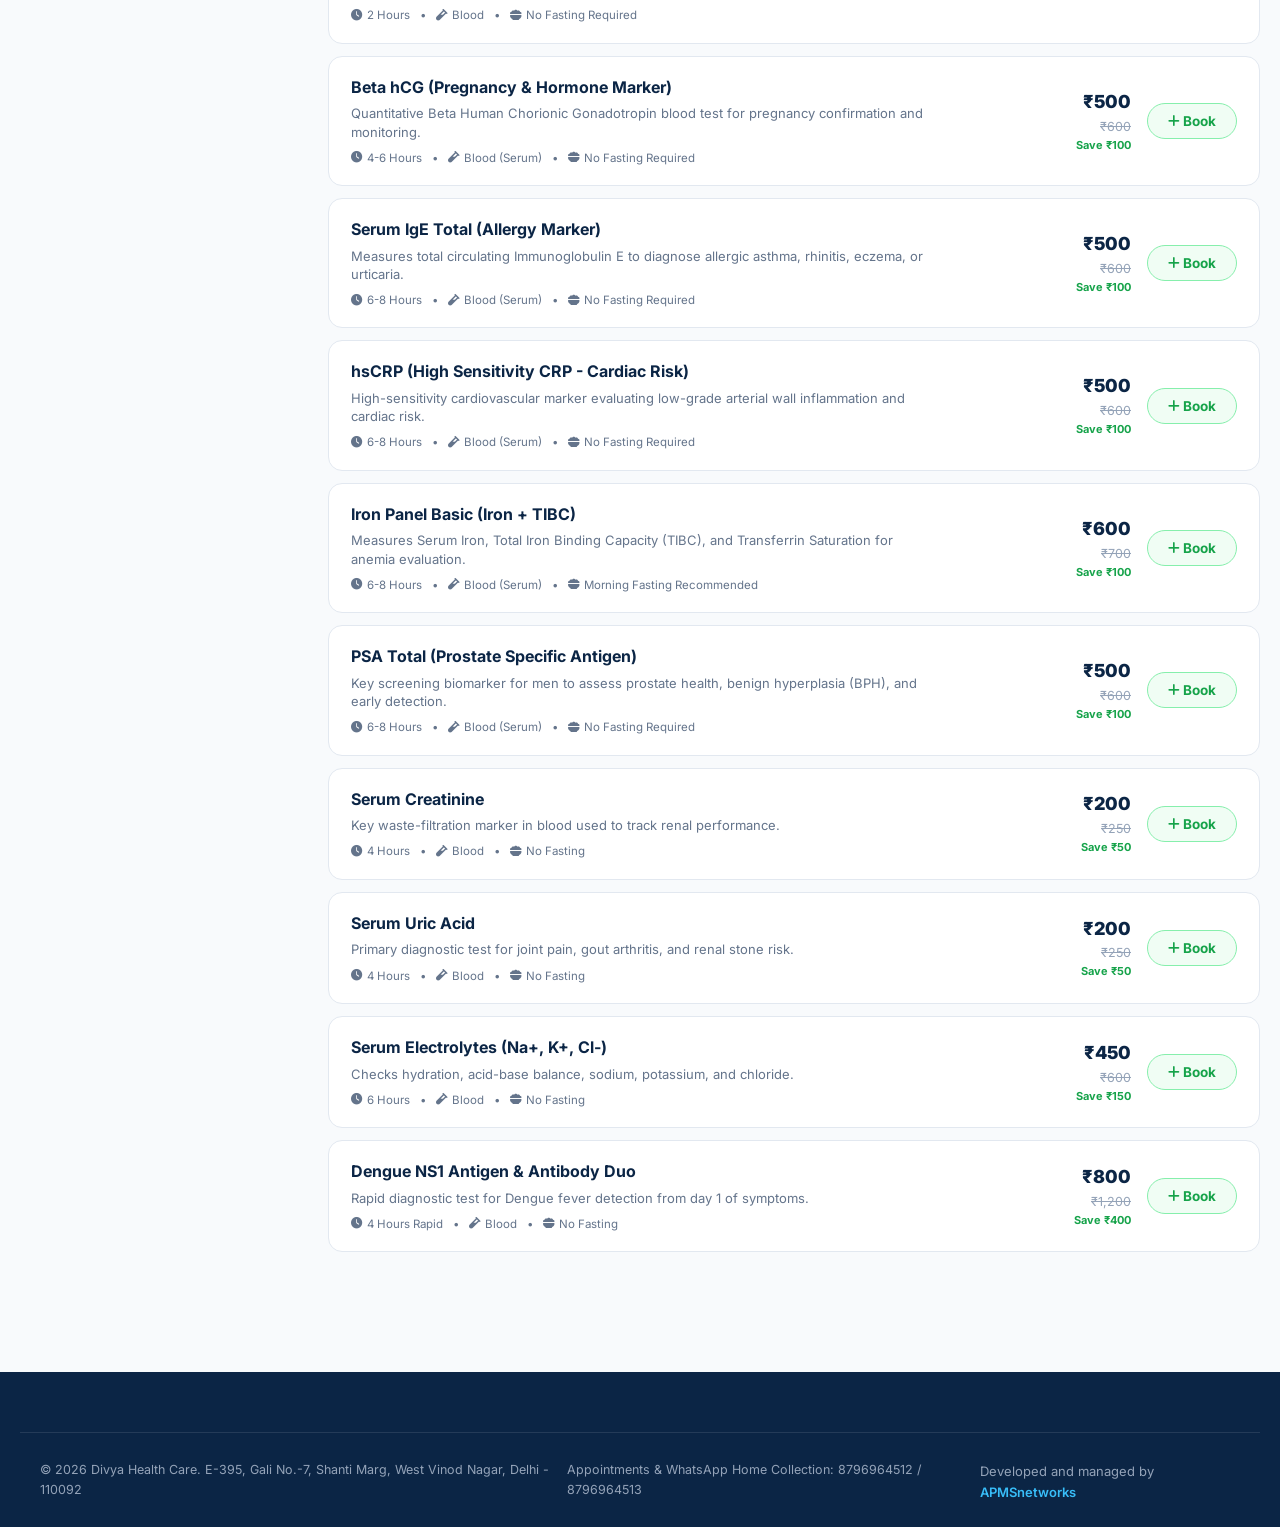
==== commit 55108b9f: "Ankit: resposive" ====
--- a/tests.html
+++ b/tests.html
@@ -317,30 +317,333 @@
       color: #ffffff;
     }
 
+    .explorer-layout {
+      display: grid;
+      grid-template-columns: 280px 1fr;
+      gap: 28px;
+      margin-top: 30px;
+      margin-bottom: 60px;
+      position: relative;
+    }
+
+    .explorer-main-content {
+      min-width: 0;
+      max-width: 100%;
+      width: 100%;
+    }
+
+    .explorer-controls-bar {
+      display: flex;
+      align-items: center;
+      justify-content: space-between;
+      gap: 12px;
+      margin-bottom: 24px;
+      flex-wrap: wrap;
+    }
+
+    .explorer-search-wrap {
+      flex: 1 1 280px;
+      position: relative;
+    }
+
+    .explorer-filter-sort-row {
+      display: flex;
+      align-items: center;
+      gap: 10px;
+    }
+
+    .btn-mobile-filter-toggle {
+      display: none;
+      height: 46px;
+      padding: 0 16px;
+      background: #f1f5f9;
+      border: 1.5px solid var(--border-light);
+      border-radius: var(--radius-full);
+      font-size: 13.5px;
+      font-weight: 700;
+      color: var(--primary-navy);
+      cursor: pointer;
+      align-items: center;
+      gap: 8px;
+      white-space: nowrap;
+      transition: var(--trans-fast);
+      position: relative;
+    }
+
+    .btn-mobile-filter-toggle:hover {
+      background: #e2e8f0;
+    }
+
+    .active-filter-indicator {
+      display: none;
+      width: 8px;
+      height: 8px;
+      background: var(--brand-red);
+      border-radius: 50%;
+    }
+
+    .btn-close-filter-drawer {
+      display: none;
+      background: #f1f5f9;
+      border: none;
+      width: 32px;
+      height: 32px;
+      border-radius: 50%;
+      font-size: 15px;
+      color: var(--text-dark);
+      cursor: pointer;
+      align-items: center;
+      justify-content: center;
+      transition: var(--trans-fast);
+    }
+
+    .btn-close-filter-drawer:hover {
+      background: #e2e8f0;
+    }
+
+    .mobile-filter-apply-bar {
+      display: none;
+    }
+
+    .filter-header-actions {
+      display: flex;
+      align-items: center;
+      gap: 10px;
+    }
+
+    /* Table column responsiveness */
+    .col-mobile-text {
+      display: none;
+    }
+
+    .mobile-only-mrp,
+    .mobile-only-save {
+      display: none;
+    }
+
+    .mobile-price-stack {
+      display: flex;
+      flex-direction: column;
+      align-items: flex-end;
+      gap: 2px;
+    }
+
     @media (max-width: 900px) {
       .explorer-layout {
         grid-template-columns: 1fr;
       }
+
+      .btn-mobile-filter-toggle {
+        display: inline-flex;
+      }
+
+      .explorer-controls-bar {
+        gap: 10px;
+      }
+
+      .explorer-search-wrap {
+        width: 100%;
+        flex: 1 1 100%;
+      }
+
+      .explorer-filter-sort-row {
+        width: 100%;
+        display: grid;
+        grid-template-columns: 1fr auto;
+      }
+
+      .explorer-sort-select {
+        width: 100%;
+      }
+
+      /* Filter drawer for mobile */
+      .filter-sidebar-backdrop {
+        position: fixed;
+        inset: 0;
+        background: rgba(15, 23, 42, 0.6);
+        backdrop-filter: blur(4px);
+        -webkit-backdrop-filter: blur(4px);
+        z-index: 1000;
+        opacity: 0;
+        visibility: hidden;
+        transition: opacity 0.25s ease, visibility 0.25s ease;
+      }
+
+      .filter-sidebar-backdrop.active {
+        opacity: 1;
+        visibility: visible;
+      }
+
       .filter-sidebar-card {
-        display: none; /* Can be toggled or filtered via tabs */
-      }
+        position: fixed;
+        bottom: 0;
+        left: 0;
+        right: 0;
+        max-height: 85vh;
+        background: #ffffff;
+        border-radius: 20px 20px 0 0;
+        box-shadow: 0 -10px 40px rgba(0, 0, 0, 0.3);
+        z-index: 1001;
+        overflow-y: auto;
+        padding: 20px 20px 24px;
+        transform: translateY(105%);
+        transition: transform 0.3s cubic-bezier(0.16, 1, 0.3, 1);
+        display: block !important;
+      }
+
+      .filter-sidebar-card.active {
+        transform: translateY(0);
+      }
+
+      .btn-close-filter-drawer {
+        display: inline-flex;
+      }
+
+      .filter-card-header {
+        display: flex;
+        align-items: center;
+        justify-content: space-between;
+        padding-bottom: 12px;
+        border-bottom: 1px solid var(--border-light);
+        margin-bottom: 16px;
+      }
+
+      .mobile-filter-apply-bar {
+        display: block;
+        position: sticky;
+        bottom: -24px;
+        background: #ffffff;
+        padding-top: 14px;
+        padding-bottom: 14px;
+        margin-top: 20px;
+        border-top: 1px solid var(--border-light);
+      }
+
+      .btn-mobile-apply-filters {
+        width: 100%;
+        height: 46px;
+        background: var(--primary-navy);
+        color: #ffffff;
+        border: none;
+        border-radius: var(--radius-full);
+        font-size: 14px;
+        font-weight: 700;
+        cursor: pointer;
+        transition: var(--trans-fast);
+      }
+
+      .btn-mobile-apply-filters:hover {
+        background: #0284c7;
+      }
+
       .explorer-hero-title h1 {
         font-size: 26px;
       }
+
       .explorer-hero-tag {
         display: none;
       }
+
       .individual-test-card {
         flex-direction: column;
         align-items: flex-start;
       }
+
       .test-card-left {
         max-width: 100%;
       }
+
       .test-card-right {
         width: 100%;
         justify-content: space-between;
         margin-top: 10px;
+      }
+    }
+
+    /* Table Mobile Optimizations (<= 768px) */
+    @media (max-width: 768px) {
+      .col-desktop-only,
+      .col-desktop-subtext {
+        display: none !important;
+      }
+
+      .col-desktop-text {
+        display: none !important;
+      }
+
+      .col-mobile-text {
+        display: inline !important;
+      }
+
+      .official-price-table-wrapper {
+        border-radius: var(--radius-md);
+        border: 1px solid var(--border-light);
+        box-shadow: none;
+        overflow-x: auto;
+        -webkit-overflow-scrolling: touch;
+      }
+
+      .official-price-table {
+        width: 100%;
+        min-width: 0 !important;
+        table-layout: auto;
+      }
+
+      .official-price-table th,
+      .official-price-table td {
+        padding: 10px 8px;
+        font-size: 12.5px;
+      }
+
+      .price-table-sno {
+        width: 32px !important;
+        font-size: 11.5px;
+        padding-left: 8px !important;
+        padding-right: 4px !important;
+      }
+
+      .price-table-name {
+        gap: 2px;
+      }
+
+      .price-table-name .test-title-text {
+        font-size: 13px;
+        line-height: 1.3;
+        font-weight: 700;
+      }
+
+      .price-table-subtext {
+        font-size: 11px;
+        gap: 4px;
+        color: #64748b;
+      }
+
+      .mobile-only-mrp {
+        display: inline-block;
+        font-size: 11px;
+        color: #94a3b8;
+        text-decoration: line-through;
+      }
+
+      .mobile-only-save {
+        display: inline-block;
+        font-size: 10px;
+        color: #059669;
+        font-weight: 700;
+      }
+
+      .price-table-offer {
+        font-size: 14.5px;
+        line-height: 1.2;
+      }
+
+      .price-table-book-btn {
+        padding: 6px 10px;
+        font-size: 11.5px;
+      }
+
+      .price-table-book-btn span {
+        display: inline;
       }
     }
   </style>
@@ -429,13 +732,21 @@
     </div>
   </div>
 
+  <!-- Mobile Filter Backdrop -->
+  <div class="filter-sidebar-backdrop" id="filterDrawerBackdrop"></div>
+
   <!-- Main Explorer Layout -->
   <section class="container explorer-layout">
-    <!-- Sidebar Filters (Desktop Panel 2) -->
-    <aside class="filter-sidebar-card">
+    <!-- Sidebar Filters (Desktop Panel 2 & Mobile Drawer) -->
+    <aside class="filter-sidebar-card" id="filterSidebarCard">
       <div class="filter-card-header">
         <h3>Filters</h3>
-        <button type="button" class="btn-clear-filters" id="btnClearFilters">Clear All</button>
+        <div class="filter-header-actions">
+          <button type="button" class="btn-clear-filters" id="btnClearFilters">Clear All</button>
+          <button type="button" class="btn-close-filter-drawer" id="btnCloseFilterDrawer" aria-label="Close filters">
+            <i class="fa-solid fa-xmark"></i>
+          </button>
+        </div>
       </div>
 
       <!-- Health Concern -->
@@ -507,6 +818,12 @@
           </label>
         </div>
       </div>
+
+      <div class="mobile-filter-apply-bar">
+        <button type="button" class="btn-mobile-apply-filters" id="btnApplyMobileFilters">
+          Apply Filters (<span id="mobileFilteredCount">48</span> tests)
+        </button>
+      </div>
     </aside>
 
     <!-- Main Tests Content -->
@@ -517,11 +834,18 @@
           <i class="fa-solid fa-magnifying-glass"></i>
           <input type="text" id="explorerSearchInput" class="explorer-search-input" placeholder="Search tests or packages (e.g. CBC, Lipid, Thyroid, CRP, Vitamin D)...">
         </div>
-        <select id="explorerSortSelect" class="explorer-sort-select">
-          <option value="popular">Sort by: Most Popular</option>
-          <option value="price-asc">Price: Low to High</option>
-          <option value="price-desc">Price: High to Low</option>
-        </select>
+        <div class="explorer-filter-sort-row">
+          <select id="explorerSortSelect" class="explorer-sort-select">
+            <option value="popular">Sort: Popular</option>
+            <option value="price-asc">Price: Low to High</option>
+            <option value="price-desc">Price: High to Low</option>
+          </select>
+          <button type="button" class="btn-mobile-filter-toggle" id="btnMobileFilterToggle" aria-label="Open Filters">
+            <i class="fa-solid fa-sliders"></i>
+            <span>Filters</span>
+            <span class="active-filter-indicator" id="filterActiveDot"></span>
+          </button>
+        </div>
       </div>
 
       <!-- Type Tabs -->
@@ -560,14 +884,17 @@
           <table class="official-price-table">
             <thead>
               <tr>
-                <th style="width: 50px; text-align: center;">S.No.</th>
-                <th>Test / Investigation Name</th>
-                <th>Sample / Fasting</th>
-                <th>Turnaround</th>
-                <th style="text-align: right;">MRP (₹)</th>
-                <th style="text-align: right;">Offer Price (₹)</th>
-                <th style="text-align: center;">You Save</th>
-                <th style="text-align: right;">Action</th>
+                <th class="col-sno" style="width: 44px; text-align: center;">S.No.</th>
+                <th class="col-name">Test / Investigation Name</th>
+                <th class="col-desktop-only">Sample / Fasting</th>
+                <th class="col-desktop-only">Turnaround</th>
+                <th class="col-desktop-only" style="text-align: right;">MRP (₹)</th>
+                <th class="col-price" style="text-align: right;">
+                  <span class="col-desktop-text">Offer Price (₹)</span>
+                  <span class="col-mobile-text">Price</span>
+                </th>
+                <th class="col-desktop-only" style="text-align: center;">You Save</th>
+                <th class="col-action" style="text-align: right;">Action</th>
               </tr>
             </thead>
             <tbody id="explorerPriceTableBody">
@@ -731,11 +1058,14 @@
               </div>
 
               <div class="form-field-group" id="stepAddressContainer">
-                <label for="patientAddress">Collection Address (Home / Office) *</label>
-                <textarea id="patientAddress" placeholder="Enter house no, gali no, landmark" rows="2"></textarea>
-                <button type="button" class="location-auto-helper" id="btnFillDefaultLocation">
-                  <i class="fa-solid fa-crosshairs"></i> Quick Auto-fill West Vinod Nagar
-                </button>
+                <div style="display: flex; justify-content: space-between; align-items: center; margin-bottom: 6px;">
+                  <label for="patientAddress" style="margin-bottom: 0;">Collection Address (Home / Office) *</label>
+                  <button type="button" class="btn-locate-inline" id="btnModalLocate">
+                    <i class="fa-solid fa-location-crosshairs"></i>
+                    <span>Locate Me</span>
+                  </button>
+                </div>
+                <textarea id="patientAddress" placeholder="Type house no, gali no, landmark or click Locate Me" rows="2"></textarea>
               </div>
 
               <div class="form-field-group">
@@ -1001,6 +1331,10 @@
         document.getElementById('countPackages').textContent = packages.length;
         document.getElementById('countTests').textContent = tests.length;
         document.getElementById('countAll').textContent = packages.length + tests.length;
+        const mobileFilteredCount = document.getElementById('mobileFilteredCount');
+        if (mobileFilteredCount) {
+          mobileFilteredCount.textContent = packages.length + tests.length;
+        }
 
         // Render Packages
         const packagesSection = document.getElementById('explorerPackagesSection');
@@ -1096,35 +1430,40 @@
 
               return `
                 <tr>
-                  <td class="price-table-sno">${sno}</td>
-                  <td>
+                  <td class="price-table-sno col-sno">${sno}</td>
+                  <td class="col-name">
                     <div class="price-table-name">
-                      <span>${test.name}</span>
+                      <span class="test-title-text">${test.name}</span>
                       <div class="price-table-subtext">
                         <span><i class="fa-solid fa-vial"></i> ${test.sampleType}</span>
                         <span>•</span>
-                        <span><i class="fa-solid fa-bowl-food"></i> ${test.fastingRequired}</span>
+                        <span><i class="fa-solid fa-clock"></i> ${test.reportTime}</span>
+                        <span class="col-desktop-subtext">• ${test.fastingRequired}</span>
                       </div>
                     </div>
                   </td>
-                  <td>
+                  <td class="col-desktop-only">
                     <span style="font-size: 12px; color: #475569;">${test.fastingRequired}</span>
                   </td>
-                  <td>
+                  <td class="col-desktop-only">
                     <span style="font-size: 12.5px; color: #0284c7; font-weight: 600;"><i class="fa-solid fa-clock"></i> ${test.reportTime}</span>
                   </td>
-                  <td style="text-align: right;">
+                  <td class="col-desktop-only" style="text-align: right;">
                     <span class="price-table-mrp">₹${test.originalPrice.toLocaleString('en-IN')}</span>
                   </td>
-                  <td style="text-align: right;">
-                    <span class="price-table-offer">₹${test.price.toLocaleString('en-IN')}</span>
+                  <td class="col-price" style="text-align: right;">
+                    <div class="mobile-price-stack">
+                      <span class="price-table-offer">₹${test.price.toLocaleString('en-IN')}</span>
+                      ${discount > 0 ? `<span class="mobile-only-mrp">₹${test.originalPrice.toLocaleString('en-IN')}</span>` : ''}
+                      ${discount > 0 ? `<span class="mobile-only-save">Save ₹${discount}</span>` : ''}
+                    </div>
                   </td>
-                  <td style="text-align: center;">
+                  <td class="col-desktop-only" style="text-align: center;">
                     ${discount > 0 ? `<span class="price-table-save">Save ₹${discount.toLocaleString('en-IN')} (${savePercent}%)</span>` : `<span style="color:#94a3b8; font-size:12px;">Standard Rate</span>`}
                   </td>
-                  <td class="price-table-actions">
+                  <td class="price-table-actions col-action">
                     <button type="button" class="price-table-book-btn" data-book-test="${test.id}">
-                      <i class="fa-solid fa-calendar-plus"></i> Book
+                      <i class="fa-solid fa-calendar-plus"></i> <span>Book</span>
                     </button>
                   </td>
                 </tr>
@@ -1134,12 +1473,45 @@
         }
       }
 
+      // Mobile filter drawer logic
+      const filterDrawer = document.getElementById('filterSidebarCard');
+      const filterBackdrop = document.getElementById('filterDrawerBackdrop');
+      const btnMobileFilterToggle = document.getElementById('btnMobileFilterToggle');
+      const btnCloseFilterDrawer = document.getElementById('btnCloseFilterDrawer');
+      const btnApplyMobileFilters = document.getElementById('btnApplyMobileFilters');
+      const filterActiveDot = document.getElementById('filterActiveDot');
+
+      function openFilterDrawer() {
+        if (filterDrawer) filterDrawer.classList.add('active');
+        if (filterBackdrop) filterBackdrop.classList.add('active');
+        document.body.style.overflow = 'hidden';
+      }
+
+      function closeFilterDrawer() {
+        if (filterDrawer) filterDrawer.classList.remove('active');
+        if (filterBackdrop) filterBackdrop.classList.remove('active');
+        document.body.style.overflow = '';
+      }
+
+      if (btnMobileFilterToggle) btnMobileFilterToggle.addEventListener('click', openFilterDrawer);
+      if (btnCloseFilterDrawer) btnCloseFilterDrawer.addEventListener('click', closeFilterDrawer);
+      if (filterBackdrop) filterBackdrop.addEventListener('click', closeFilterDrawer);
+      if (btnApplyMobileFilters) btnApplyMobileFilters.addEventListener('click', closeFilterDrawer);
+
       // Event listeners
       searchInput.addEventListener('input', updateExplorer);
       sortSelect.addEventListener('change', updateExplorer);
 
       document.querySelectorAll('.filter-sidebar-card input[type="checkbox"]').forEach(cb => {
-        cb.addEventListener('change', updateExplorer);
+        cb.addEventListener('change', () => {
+          // Check if any filter is unchecked to show indicator dot
+          const totalCheckboxes = document.querySelectorAll('.filter-sidebar-card input[type="checkbox"]').length;
+          const checkedCount = document.querySelectorAll('.filter-sidebar-card input[type="checkbox"]:checked').length;
+          if (filterActiveDot) {
+            filterActiveDot.style.display = checkedCount < totalCheckboxes ? 'inline-block' : 'none';
+          }
+          updateExplorer();
+        });
       });
 
       typeTabs.forEach(btn => {
@@ -1157,6 +1529,7 @@
         clearBtn.addEventListener('click', () => {
           searchInput.value = '';
           document.querySelectorAll('.filter-sidebar-card input[type="checkbox"]').forEach(cb => cb.checked = true);
+          if (filterActiveDot) filterActiveDot.style.display = 'none';
           updateExplorer();
         });
       }
--- a/css/style.css
+++ b/css/style.css
@@ -458,6 +458,82 @@
   background: var(--brand-red-hover);
 }
 
+.hero-address-group {
+  position: relative;
+  display: flex;
+  align-items: center;
+  width: 100%;
+}
+
+.hero-address-group .hero-address-input {
+  width: 100%;
+  padding-right: 96px;
+}
+
+.btn-hero-locate {
+  position: absolute;
+  right: 5px;
+  top: 50%;
+  transform: translateY(-50%);
+  height: 32px;
+  padding: 0 10px;
+  background: #e0f2fe;
+  color: #0284c7;
+  border: 1px solid #bae6fd;
+  border-radius: var(--radius-sm);
+  font-size: 11px;
+  font-weight: 700;
+  cursor: pointer;
+  display: inline-flex;
+  align-items: center;
+  gap: 5px;
+  transition: var(--trans-fast);
+  white-space: nowrap;
+}
+
+.btn-hero-locate:hover {
+  background: #0284c7;
+  color: #ffffff;
+  border-color: #0284c7;
+}
+
+.btn-hero-locate.locating,
+.btn-locate-inline.locating {
+  background: #f1f5f9;
+  color: #64748b;
+  border-color: #cbd5e1;
+  cursor: wait;
+}
+
+.btn-hero-locate.located,
+.btn-locate-inline.located {
+  background: #ecfdf5;
+  color: #059669;
+  border-color: #a7f3d0;
+}
+
+.btn-locate-inline {
+  background: #e0f2fe;
+  color: #0284c7;
+  border: 1px solid #bae6fd;
+  padding: 4px 10px;
+  border-radius: var(--radius-full);
+  font-size: 11.5px;
+  font-weight: 700;
+  cursor: pointer;
+  display: inline-flex;
+  align-items: center;
+  gap: 5px;
+  transition: var(--trans-fast);
+}
+
+.btn-locate-inline:hover {
+  background: #0284c7;
+  color: #ffffff;
+  border-color: #0284c7;
+}
+
+
 /* Hero Live Stats Row */
 .hero-live-stats-row {
   display: grid;
--- a/css/responsive.css
+++ b/css/responsive.css
@@ -587,6 +587,7 @@
   .price-list-view-header {
     flex-direction: column;
     align-items: flex-start;
+    gap: 12px;
   }
 
   .price-list-view-toggle {
@@ -596,10 +597,22 @@
   .view-toggle-btn {
     flex: 1;
     justify-content: center;
+    padding: 8px 12px;
+  }
+
+  .official-price-table-wrapper {
+    width: 100%;
+    max-width: 100%;
+    overflow-x: auto;
+    -webkit-overflow-scrolling: touch;
+    border-radius: var(--radius-md);
   }
 
   .official-price-table {
-    min-width: 650px;
-  }
-}
-
+    width: 100%;
+    min-width: 0;
+    table-layout: auto;
+  }
+}
+
+
